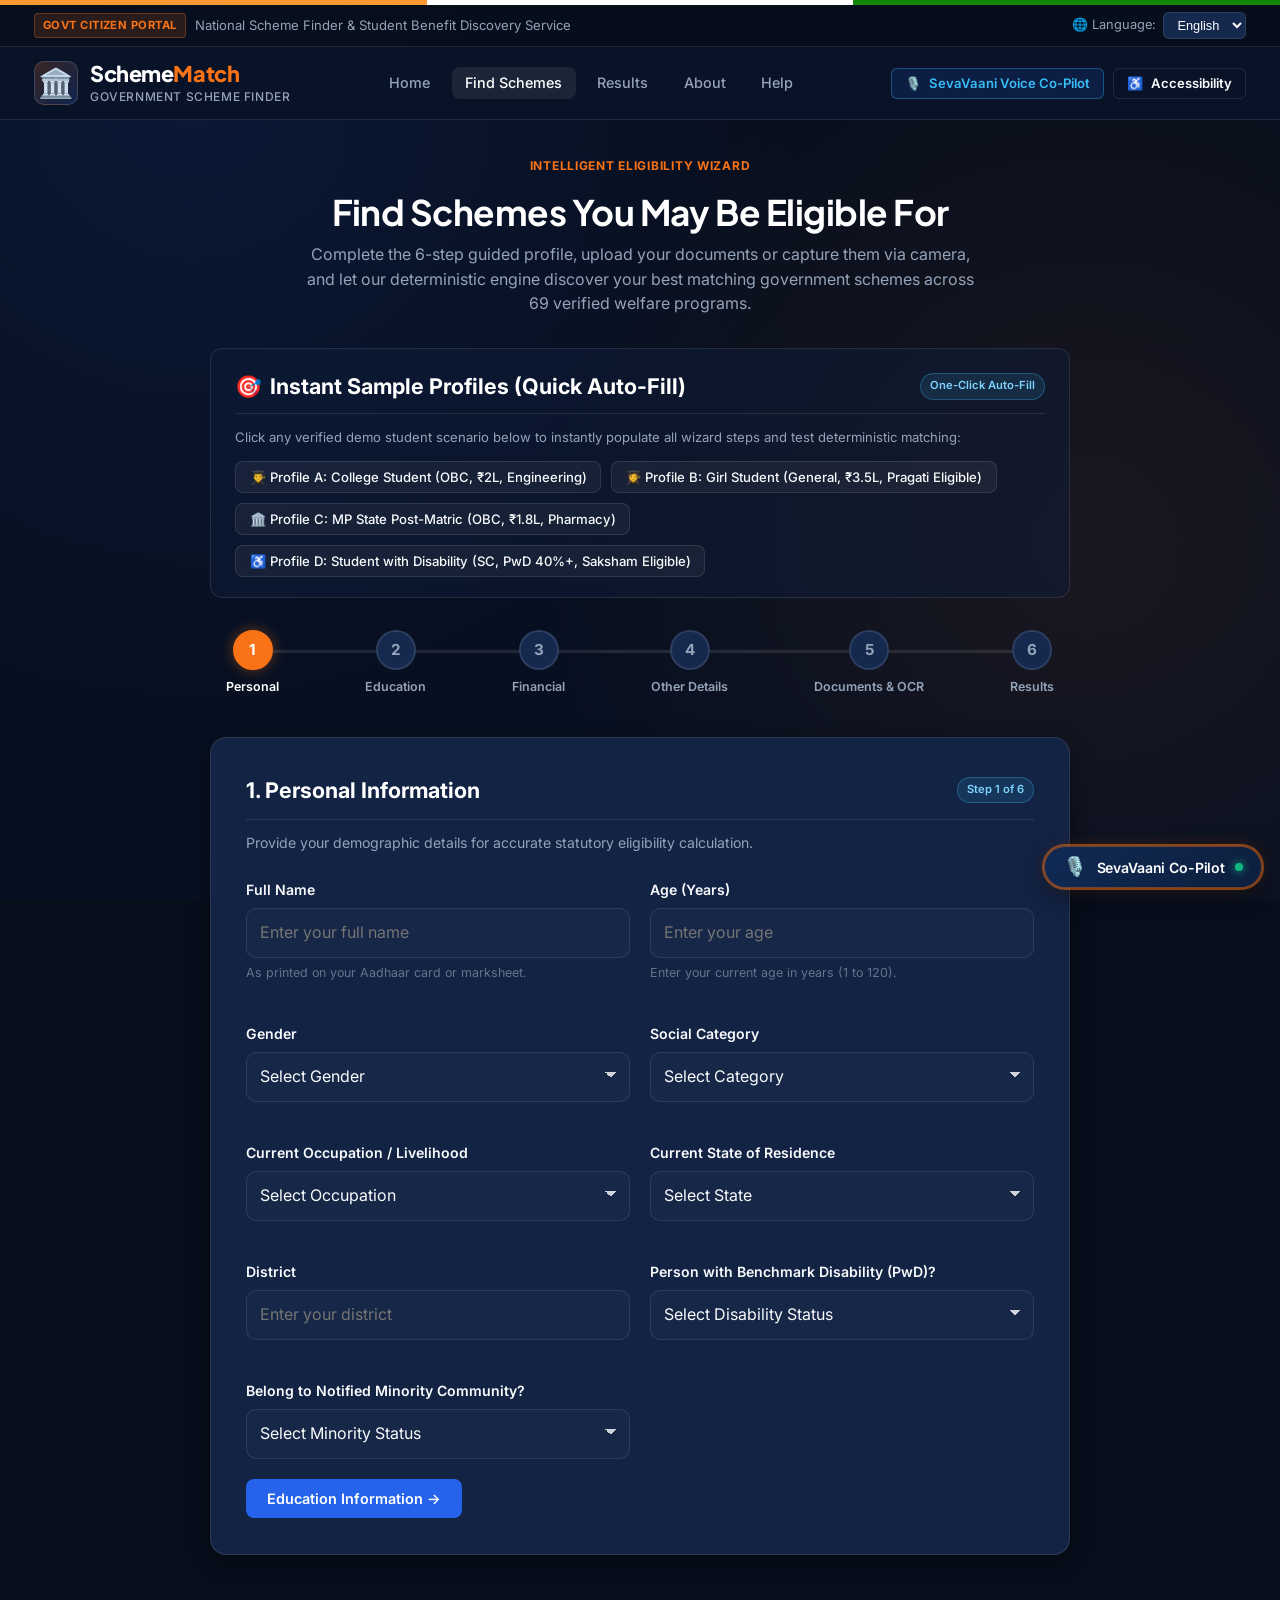
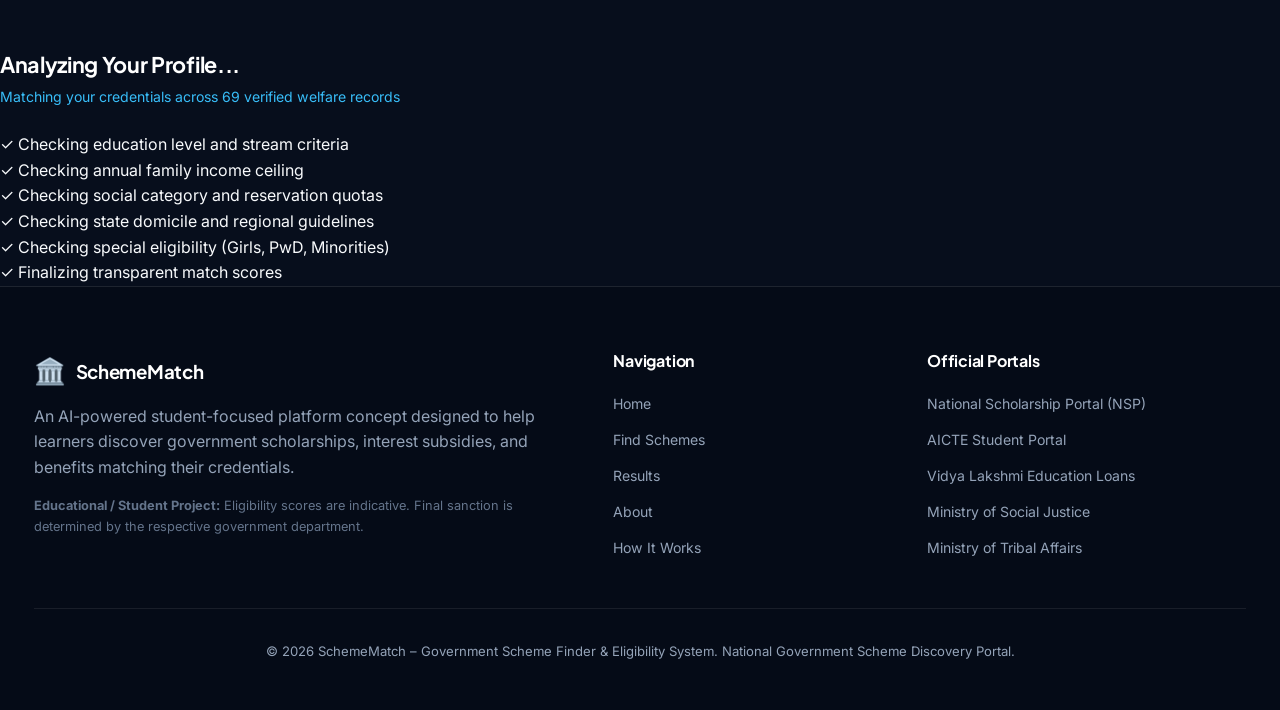
==== find-schemes.html @ 72a200fe "Initial website upload" ====
<!DOCTYPE html>
<html lang="en">
<head>
  <meta charset="UTF-8">
  <meta name="viewport" content="width=device-width, initial-scale=1.0">
  <meta name="description" content="Find Government Schemes & Scholarships – SchemeMatch. 6-step intelligent eligibility wizard with document OCR, camera capture, and rule-based matching.">
  <title>Find Matching Schemes – SchemeMatch</title>
    <link rel="preconnect" href="https://fonts.googleapis.com">
  <link rel="preconnect" href="https://fonts.gstatic.com" crossorigin>
  <link href="https://fonts.googleapis.com/css2?family=Inter:wght@400;500;600;700;800&family=Plus+Jakarta+Sans:wght@500;600;700;800&family=Noto+Sans+Devanagari:wght@400;500;600;700&display=swap" rel="stylesheet">
  <link rel="stylesheet" href="style.css">
</head>
<body>

  <!-- Top Tricolor Accent Line -->
  <div class="top-strip"></div>

  <!-- Top Bar -->
  <div class="top-bar">
    <div class="container top-bar-content">
      <div class="top-bar-notice">
        <span class="tag" data-i18n="tag_portal">GOVT CITIZEN PORTAL</span>
        <span data-i18n="top_bar_initiative">National Scheme Finder & Student Benefit Discovery Service</span>
      </div>
      <div class="top-bar-right">
        <div class="lang-selector-wrap">
          <label for="site-lang-select" class="lang-label">🌐 <span data-i18n="lang_label">Language:</span></label>
          <select id="site-lang-select" class="lang-dropdown" aria-label="Select Portal Language">
            <option value="en-IN">English</option>
            <option value="hi-IN">हिन्दी</option>
            <option value="mr-IN">मराठी</option>
            <option value="bn-IN">বাংলা</option>
            <option value="ta-IN">தமிழ்</option>
            <option value="te-IN">తెలుగు</option>
          </select>
        </div>
      </div>
    </div>
  </div>

  <!-- Accessibility Toolbar Drawer (Collapsible) -->
  <div id="accessibility-bar" class="accessibility-bar">
    <div class="container accessibility-bar-content">
      <div class="access-tools-title">
        <span>♿</span>
        <strong data-i18n="access_title">Accessibility Tools:</strong>
        <span class="access-desc" data-i18n="access_desc">Adjust text size, contrast, and voice assistance for effortless reading</span>
      </div>
      <div class="access-buttons-row">
        <button type="button" id="font-decrease-btn" class="btn btn-outline btn-sm" title="Decrease font size">A-</button>
        <button type="button" id="font-reset-btn" class="btn btn-outline btn-sm" title="Reset font size">A Default</button>
        <button type="button" id="font-increase-btn" class="btn btn-outline btn-sm" title="Increase font size">A+</button>
        <button type="button" id="high-contrast-btn" class="btn btn-outline btn-sm" title="Toggle High Contrast">🌓 High Contrast</button>
        <button type="button" id="read-page-global-btn" class="btn btn-cyan btn-sm" title="Read page aloud">🔊 Read Page</button>
      </div>
    </div>
  </div>

  <!-- Modern Sticky Navigation Bar -->
  <header class="site-header">
    <div class="container nav-container">
      <a href="index.html" class="brand-link">
        <div class="brand-emblem">🏛️</div>
        <div class="brand-text">
          <h1 class="brand-title">Scheme<span>Match</span></h1>
          <p class="brand-subtitle" data-i18n="brand_subtitle">Government Scheme Finder</p>
        </div>
      </a>

      <nav aria-label="Main Navigation">
        <ul class="nav-links">
          <li><a href="index.html" class="nav-link" data-i18n="nav_home">Home</a></li>
          <li><a href="find-schemes.html" class="nav-link active" data-i18n="nav_find">Find Schemes</a></li>
          <li><a href="results.html" class="nav-link" data-i18n="nav_results">Results</a></li>
          <li><a href="index.html#about" class="nav-link" data-i18n="nav_about">About</a></li>
          <li><a href="index.html#how-it-works" class="nav-link" data-i18n="nav_help">Help</a></li>
        </ul>
      </nav>

      <div class="nav-actions">
        <button type="button" id="voice-assistant-trigger" class="btn btn-voice btn-sm" title="Open Voice Assistant">
          🎙️ <span class="nav-btn-text">SevaVaani Voice Co-Pilot</span>
        </button>
        <button type="button" id="accessibility-toggle-btn" class="btn btn-outline btn-sm" title="Toggle Accessibility Tools">
          ♿ <span class="nav-btn-text" data-i18n="btn_accessibility">Accessibility</span>
        </button>
        <button type="button" class="nav-hamburger" id="nav-hamburger-btn" aria-label="Toggle navigation menu" aria-expanded="false">
          ☰
        </button>
      </div>
    </div>
  </header>

  <!-- Main Multi-Step Wizard Layout -->
  <main class="container" style="padding-top: 2rem; padding-bottom: 4rem;">

    <!-- Wizard Header Banner -->
    <div style="margin-bottom: 2rem; text-align: center;">
      <span class="section-tag">Intelligent Eligibility Wizard</span>
      <h2 style="font-size: 2.2rem; color: #ffffff; margin: 0.4rem 0 0.5rem;">Find Schemes You May Be Eligible For</h2>
      <p style="color: var(--text-muted); max-width: 680px; margin: 0 auto; font-size: 1rem; line-height: 1.55;">
        Complete the 6-step guided profile, upload your documents or capture them via camera, and let our deterministic engine discover your best matching government schemes across <span class="dynamic-schemes-count">69</span> verified welfare programs.
      </p>
    </div>

    <!-- Presentation Mode / Demo Profiles Panel -->
    <div class="demo-profile-panel" style="margin-bottom: 2rem;">
      <div class="panel-title" style="display: flex; justify-content: space-between; align-items: center; border-bottom: 1px solid var(--border-subtle); padding-bottom: 0.6rem; margin-bottom: 0.8rem;">
        <span style="font-weight: 700; color: #ffffff; display: flex; align-items: center; gap: 0.5rem;">
          <span>🎯</span> Instant Sample Profiles (Quick Auto-Fill)
        </span>
        <span class="badge badge-cyan">One-Click Auto-Fill</span>
      </div>
      <p style="font-size: 0.82rem; color: var(--text-muted); margin-bottom: 0.8rem;">
        Click any verified demo student scenario below to instantly populate all wizard steps and test deterministic matching:
      </p>
      <div id="demo-profile-list" class="demo-profile-list" style="display: flex; gap: 0.6rem; flex-wrap: wrap;">
        <button type="button" class="demo-profile-btn" data-demo="profile-a">
          👨‍🎓 Profile A: College Student (OBC, ₹2L, Engineering)
        </button>
        <button type="button" class="demo-profile-btn" data-demo="profile-b">
          👩‍🎓 Profile B: Girl Student (General, ₹3.5L, Pragati Eligible)
        </button>
        <button type="button" class="demo-profile-btn" data-demo="profile-c">
          🏛️ Profile C: MP State Post-Matric (OBC, ₹1.8L, Pharmacy)
        </button>
        <button type="button" class="demo-profile-btn" data-demo="profile-d">
          ♿ Profile D: Student with Disability (SC, PwD 40%+, Saksham Eligible)
        </button>
      </div>
    </div>

    <!-- 6-Step Horizontal Progress Stepper -->
    <div class="stepper-container" aria-label="Progress Stepper">
      <div class="stepper-track"></div>
      <div class="stepper-item step-nav-item active" data-step="1">
        <div class="stepper-circle">1</div>
        <div class="stepper-label">Personal</div>
      </div>
      <div class="stepper-item step-nav-item" data-step="2">
        <div class="stepper-circle">2</div>
        <div class="stepper-label">Education</div>
      </div>
      <div class="stepper-item step-nav-item" data-step="3">
        <div class="stepper-circle">3</div>
        <div class="stepper-label">Financial</div>
      </div>
      <div class="stepper-item step-nav-item" data-step="4">
        <div class="stepper-circle">4</div>
        <div class="stepper-label">Other Details</div>
      </div>
      <div class="stepper-item step-nav-item" data-step="5">
        <div class="stepper-circle">5</div>
        <div class="stepper-label">Documents & OCR</div>
      </div>
      <div class="stepper-item step-nav-item" data-step="6">
        <div class="stepper-circle">6</div>
        <div class="stepper-label">Results</div>
      </div>
    </div>

    <!-- Main Wizard Form -->
    <form id="citizen-form" novalidate>

      <!-- ========================================== -->
      <!-- STEP 1: PERSONAL INFORMATION -->
      <!-- ========================================== -->
      <div id="step-personal" class="form-panel-card wizard-step-panel">
        <div class="panel-title">
          <span>1. Personal Information</span>
          <span class="badge badge-cyan">Step 1 of 6</span>
        </div>
        <p style="color: var(--text-muted); font-size: 0.88rem; margin-bottom: 1.5rem;">
          Provide your demographic details for accurate statutory eligibility calculation.
        </p>

        <div class="form-grid-2">
          <div class="form-group">
            <label for="name" class="form-label">Full Name</label>
            <input type="text" id="name" class="form-control" placeholder="Enter your full name" value="">
            <small class="form-helper-text">As printed on your Aadhaar card or marksheet.</small>
          </div>

          <div class="form-group">
            <label for="age" class="form-label">Age (Years)</label>
            <input type="number" id="age" class="form-control" placeholder="Enter your age" min="1" max="120" value="">
            <small class="form-helper-text">Enter your current age in years (1 to 120).</small>
          </div>

          <div class="form-group">
            <label for="gender" class="form-label">Gender</label>
            <select id="gender" class="form-control">
              <option value="" selected>Select Gender</option>
              <option value="Male">Male</option>
              <option value="Female">Female (Eligible for Pragati & Girl-specific schemes)</option>
              <option value="Other">Other / Transgender</option>
            </select>
          </div>

          <div class="form-group">
            <label for="social-category" class="form-label">Social Category</label>
            <select id="social-category" class="form-control">
              <option value="" selected>Select Category</option>
              <option value="General">General / Open</option>
              <option value="OBC">OBC (Other Backward Classes)</option>
              <option value="SC">SC (Scheduled Caste)</option>
              <option value="ST">ST (Scheduled Tribe)</option>
              <option value="EWS">EWS (Economically Weaker Section)</option>
              <option value="DNT">DNT / VJNT (De-Notified Nomadic Tribes)</option>
            </select>
          </div>

          <div class="form-group">
          <label for="occupation" class="form-label">Current Occupation / Livelihood</label>
          <select id="occupation" class="form-control" name="occupation">
            <option value="" selected>Select Occupation</option>
            <option value="Farmer">🌾 Farmer / Agricultural Worker</option>
            <option value="Dairy Farmer">🐄 Dairy Farmer / Fisherman</option>
            <option value="Artisan">🔨 Artisan / Traditional Craftsman (Carpenter, Potter, Weaver...)</option>
            <option value="Business Owner">💼 Business Owner / MSME Entrepreneur</option>
            <option value="Self-Employed">🛒 Self-Employed / Street Vendor / Hawker</option>
            <option value="Worker">🏗️ Unorganized / Daily Wage Worker / Labourer</option>
            <option value="Driver">🚗 Driver (Taxi / Auto / Truck)</option>
            <option value="Salaried Employee">👔 Salaried Employee (Private Sector)</option>
            <option value="Government Employee">🏛️ Government Employee</option>
            <option value="Woman">👩 Homemaker / SHG Member / Rural Woman</option>
            <option value="Senior Citizen">👴 Senior Citizen (60 years and above)</option>
            <option value="Retired Person">📋 Retired (Pensioner)</option>
            <option value="Student">🎓 Student (School / College / University)</option>
            <option value="Unemployed">🔍 Unemployed / Job Seeker</option>
            <option value="Other">📝 Other</option>
          </select>
        </div>

        <div class="form-group">
            <label for="state" class="form-label">Current State of Residence</label>
            <select id="state" class="form-control">
              <option value="" selected>Select State</option>
              <option value="All India">All India (Central Eligibility)</option>
              <option value="Madhya Pradesh">Madhya Pradesh</option>
              <option value="Maharashtra">Maharashtra</option>
              <option value="Delhi">Delhi</option>
              <option value="Rajasthan">Rajasthan</option>
              <option value="Uttar Pradesh">Uttar Pradesh</option>
              <option value="Andhra Pradesh">Andhra Pradesh</option>
              <option value="Telangana">Telangana</option>
              <option value="Assam">Assam</option>
              <option value="Bihar">Bihar</option>
              <option value="Gujarat">Gujarat</option>
              <option value="Karnataka">Karnataka</option>
              <option value="Kerala">Kerala</option>
              <option value="Punjab">Punjab</option>
              <option value="Tamil Nadu">Tamil Nadu</option>
              <option value="West Bengal">West Bengal</option>
              <option value="Jammu and Kashmir">Jammu and Kashmir</option>
              <option value="Ladakh">Ladakh</option>
            </select>
          </div>

          <div class="form-group">
            <label for="district" class="form-label">District</label>
            <input type="text" id="district" class="form-control" placeholder="Enter your district" value="">
          </div>

          <div class="form-group">
            <label for="disability-status" class="form-label">Person with Benchmark Disability (PwD)?</label>
            <select id="disability-status" class="form-control">
              <option value="" selected>Select Disability Status</option>
              <option value="No">No</option>
              <option value="Yes">Yes (Eligible for Saksham & DEPwD scholarships)</option>
            </select>
          </div>

          <div class="form-group" id="disability-pct-group" style="display: none;">
            <label for="disability-pct" class="form-label">Disability Percentage</label>
            <select id="disability-pct" class="form-control">
              <option value="" selected>Select Disability Percentage</option>
              <option value="40% or more (Benchmark Disability)">40% or more (Benchmark Disability - Meets statutory criteria)</option>
              <option value="Less than 40%">Less than 40%</option>
            </select>
          </div>

          <div class="form-group">
            <label for="minority-status" class="form-label">Belong to Notified Minority Community?</label>
            <select id="minority-status" class="form-control">
              <option value="" selected>Select Minority Status</option>
              <option value="No">No</option>
              <option value="Yes">Yes (Eligible for Ministry of Minority Affairs schemes)</option>
            </select>
          </div>

          <div class="form-group" id="minority-comm-group" style="display: none;">
            <label for="minority-community" class="form-label">Minority Community</label>
            <select id="minority-community" class="form-control">
              <option value="" selected>Select Minority Community</option>
              <option value="Muslim">Muslim</option>
              <option value="Christian">Christian</option>
              <option value="Sikh">Sikh</option>
              <option value="Buddhist">Buddhist</option>
              <option value="Jain">Jain</option>
              <option value="Parsi">Parsi</option>
            </select>
          </div>
        </div>

        <div class="wizard-buttons-row">
          <div></div>
          <button type="button" id="btn-personal-next" class="btn btn-cyan btn-md btn-next-step">
            Education Information →
          </button>
        </div>
      </div>

      <!-- ========================================== -->
      <!-- STEP 2: EDUCATION INFORMATION -->
      <!-- ========================================== -->
      <div id="step-education" class="form-panel-card wizard-step-panel" style="display: none;">
        <div class="panel-title">
          <span>2. Education Information</span>
          <span class="badge badge-cyan">Step 2 of 6</span>
        </div>
        <p style="color: var(--text-muted); font-size: 0.88rem; margin-bottom: 1.5rem;">
          Enter your ongoing academic stream, university details, and scores for scholarship matching.
        </p>

        <div class="form-grid-2">
          <div class="form-group full-width" style="grid-column: 1 / -1;">
            <label for="education-level" class="form-label">Current Education Level</label>
            <select id="education-level" class="form-control">
              <option value="" selected>Select Education Level</option>
              <option value="School / 10th">School (Class 9 - 10)</option>
              <option value="12th / Intermediate">Higher Secondary (Class 11 - 12)</option>
              <option value="Undergraduate / Diploma">Undergraduate / Diploma / Polytechnic</option>
              <option value="Postgraduate">Postgraduate (Masters / PG Diploma)</option>
              <option value="PhD / Research">PhD / Research Fellowship</option>
            </select>
          </div>

          <!-- Conditional Higher Education Fields (Hidden for School/None, visible empty for College/Degree) -->
          <div id="course-group" class="form-group higher-edu-field" style="display: none;">
            <label for="course" class="form-label">Course / Program Stream</label>
            <select id="course" class="form-control">
              <option value="" selected>Select Course / Program Stream</option>
              <option value="Engineering / Technology">Engineering & Technology (B.Tech / B.E. / Diploma)</option>
              <option value="IT / Computer Applications">IT & Computer Applications (BCA / MCA / B.Sc IT)</option>
              <option value="Medical / Pharmacy / Nursing">Medical, Dental, Pharmacy & Nursing (MBBS / BDS / B.Pharm)</option>
              <option value="Science">Pure / Applied Sciences (B.Sc / M.Sc)</option>
              <option value="Commerce / Management">Commerce & Management (B.Com / BBA / MBA)</option>
              <option value="Arts / Humanities">Arts & Humanities (B.A. / M.A. / Social Work)</option>
              <option value="Law">Law (LLB / BA-LLB / LLM)</option>
              <option value="Vocational / ITI">Vocational, ITI & Polytechnic</option>
            </select>
          </div>

          <div id="branch-group" class="form-group higher-edu-field" style="display: none;">
            <label for="branch" class="form-label">Specialization / Branch</label>
            <input type="text" id="branch" class="form-control" placeholder="Enter branch or specialization" value="">
          </div>

          <div id="year-semester-group" class="form-group higher-edu-field" style="display: none;">
            <label for="year-semester" class="form-label">Year of Study / Semester</label>
            <select id="year-semester" class="form-control">
              <option value="" selected>Select Year of Study / Semester</option>
              <option value="1st Year">1st Year (Fresh Admission)</option>
              <option value="2nd Year">2nd Year (Lateral Entry / Renewal)</option>
              <option value="3rd Year">3rd Year</option>
              <option value="4th Year">4th Year</option>
              <option value="Final Year">Final Year</option>
            </select>
          </div>

          <div id="college-type-group" class="form-group higher-edu-field" style="display: none;">
            <label for="college-type" class="form-label">College / Institution Type</label>
            <select id="college-type" class="form-control">
              <option value="" selected>Select College / Institution Type</option>
              <option value="Government">Government College / University</option>
              <option value="Govt-Aided">Government-Aided College</option>
              <option value="Private">Private / Self-Financed Institution (AICTE/UGC Approved)</option>
              <option value="Autonomous">Autonomous / Institute of National Importance (IIT/NIT/Central)</option>
            </select>
          </div>

          <div id="college-state-group" class="form-group higher-edu-field" style="display: none;">
            <label for="college-state" class="form-label">College State</label>
            <select id="college-state" class="form-control">
              <option value="" selected>Select College State</option>
              <option value="Madhya Pradesh">Madhya Pradesh</option>
              <option value="Maharashtra">Maharashtra</option>
              <option value="Delhi">Delhi</option>
              <option value="Rajasthan">Rajasthan</option>
              <option value="Uttar Pradesh">Uttar Pradesh</option>
              <option value="All India">Other State / Outside State</option>
            </select>
          </div>

          <div class="form-group">
            <label for="academic-marks" class="form-label">Current Academic Marks / CGPA Percentage</label>
            <input type="number" id="academic-marks" class="form-control" placeholder="Enter percentage" min="0" max="100" value="">
            <small class="form-helper-text">Overall percentage in current course or latest semester exam.</small>
          </div>

          <div class="form-group">
            <label for="prev-marks" class="form-label">Previous Qualification Marks (Class 10th / 12th %)</label>
            <input type="number" id="prev-marks" class="form-control" placeholder="Enter percentage" min="0" max="100" value="">
            <small class="form-helper-text">Central Sector schemes require above 80th percentile in Class 12.</small>
          </div>
        </div>

        <div class="wizard-buttons-row">
          <button type="button" class="btn btn-outline btn-md btn-prev-step">
            ← Personal Details
          </button>
          <button type="button" class="btn btn-cyan btn-md btn-next-step">
            Financial Information →
          </button>
        </div>
      </div>

      <!-- ========================================== -->
      <!-- STEP 3: FINANCIAL INFORMATION -->
      <!-- ========================================== -->
      <div id="step-financial" class="form-panel-card wizard-step-panel" style="display: none;">
        <div class="panel-title">
          <span>3. Financial Information</span>
          <span class="badge badge-cyan">Step 3 of 6</span>
        </div>
        <p style="color: var(--text-muted); font-size: 0.88rem; margin-bottom: 1.5rem;">
          Income information determines income-ceiling eligibility for means-based scholarships and interest subsidies.
        </p>

        <div class="form-grid-2">
          <div class="form-group">
            <label for="income" class="form-label">Annual Family Income (₹ INR)</label>
            <input type="number" id="income" class="form-control" placeholder="Enter annual family income" min="0" max="10000000" step="5000" value="">
            <small class="form-helper-text">Total combined gross annual income of parents/guardians from all sources.</small>
          </div>

          <div class="form-group">
            <label for="income-cert-status" class="form-label">Competent Income Certificate Available?</label>
            <select id="income-cert-status" class="form-control">
              <option value="" selected>Select Certificate Status</option>
              <option value="Yes">Yes (Issued by Tehsildar / Revenue Officer / SDO)</option>
              <option value="In-Process">In-Process / Applied at e-District Portal</option>
              <option value="No">No / Not yet applied</option>
            </select>
          </div>

          <!-- Student Specific Financial & Parent Information (Visible only for Students) -->
          <div id="student-financial-group" class="form-group full-width" style="grid-column: 1 / -1; margin-top: 0.5rem;">
            <div class="form-grid-2">
              <div class="form-group">
                <label for="scholarship-received" class="form-label">Currently Receiving Another Government Scholarship?</label>
                <select id="scholarship-received" class="form-control">
                  <option value="" selected>Select Status</option>
                  <option value="No">No (Eligible for fresh central/state scholarship)</option>
                  <option value="Yes - Central">Yes - Receiving Central Govt Scholarship</option>
                  <option value="Yes - State">Yes - Receiving State Govt Scholarship</option>
                </select>
              </div>

              <div class="form-group">
                <label for="fee-reimbursement" class="form-label">Receiving Tuition Fee Reimbursement?</label>
                <select id="fee-reimbursement" class="form-control">
                  <option value="" selected>Select Fee Reimbursement Status</option>
                  <option value="No">No</option>
                  <option value="Yes">Yes (Full / Partial)</option>
                </select>
              </div>

              <div class="form-group full-width" style="grid-column: 1 / -1;">
                <label for="education-loan" class="form-label">Education Loan Status</label>
                <select id="education-loan" class="form-control">
                  <option value="" selected>Select Education Loan Status</option>
                  <option value="No">No education loan taken</option>
                  <option value="Planning to take">Planning to apply for educational loan (CSIS / CGFSEL eligible)</option>
                  <option value="Active loan from scheduled bank">Active education loan sanctioned by scheduled bank (Eligible for 100% interest subsidy)</option>
                </select>
              </div>
            </div>

            <!-- Parents Information Container (Only for Student Occupation) -->
            <div id="parents-info-container" style="margin-top: 1.25rem; padding: 1.25rem; background: rgba(255, 255, 255, 0.02); border: 1px dashed rgba(56, 189, 248, 0.3); border-radius: 10px;">
              <h4 style="color: #38bdf8; margin-top: 0; margin-bottom: 1rem; font-size: 0.95rem; font-weight: 700; display: flex; align-items: center; gap: 0.5rem;">
                <span>👨‍👩‍👧</span> Parent / Guardian Information (Student Applicants Only)
              </h4>
              <div class="form-grid-2">
                <div class="form-group">
                  <label for="parent-occupation" class="form-label">Parent / Guardian Occupation</label>
                  <select id="parent-occupation" class="form-control">
                    <option value="" selected>Select Parent / Guardian Occupation</option>
                    <option value="Farmer">Farmer / Cultivator</option>
                    <option value="Laborer / Daily Wage">Laborer / Daily Wage / Unorganized Sector</option>
                    <option value="Artisan / Craftsperson">Traditional Artisan / Craftsperson</option>
                    <option value="Small Business / Vendor">Small Business / Trader / Vendor</option>
                    <option value="Private Sector">Private Sector Employee</option>
                    <option value="Govt Employee">Government / Public Sector Employee</option>
                    <option value="Armed Forces / Police">Armed Forces / Police / Paramilitary</option>
                  </select>
                </div>

                <div class="form-group">
                  <label for="govt-employee" class="form-label">Either Parent Class-I / Gazetted Govt Employee?</label>
                  <select id="govt-employee" class="form-control">
                    <option value="" selected>Select Status</option>
                    <option value="No">No (Eligible for income-tested welfare schemes)</option>
                    <option value="Yes">Yes (Gazetted / Income-tax assessee)</option>
                  </select>
                </div>

                <div class="form-group full-width" style="grid-column: 1 / -1;">
                  <label for="defence-relation" class="form-label">Relation with Central Armed Police Forces (CAPF) or RPF</label>
                  <select id="defence-relation" class="form-control">
                    <option value="" selected>Select Defence / CAPF Relation</option>
                    <option value="None">None</option>
                    <option value="Ward of CAPF / Assam Rifles">Dependent Ward of CAPF / Assam Rifles Personnel (PMSS WARB)</option>
                    <option value="Ward of RPF / RPSF">Dependent Ward of RPF / RPSF Personnel (PMSS Railways)</option>
                    <option value="Ward of Martyr">Ward of Personnel Martyred in Action / Gallantry Awardee</option>
                  </select>
                </div>
              </div>
            </div>
          </div>
        </div>

        <div class="wizard-buttons-row">
          <button type="button" id="btn-financial-prev" class="btn btn-outline btn-md btn-prev-step">
            ← Education Information
          </button>
          <button type="button" class="btn btn-cyan btn-md btn-next-step">
            Other Qualifications →
          </button>
        </div>
      </div>

      <!-- ========================================== -->
      <!-- STEP 4: OTHER USEFUL INFORMATION -->
      <!-- ========================================== -->
      <div id="step-other" class="form-panel-card wizard-step-panel" style="display: none;">
        <div class="panel-title">
          <span>4. Special Category & Background Criteria</span>
          <span class="badge badge-cyan">Step 4 of 6</span>
        </div>
        <p style="color: var(--text-muted); font-size: 0.88rem; margin-bottom: 1.5rem;">
          Special criteria unlock targeted quotas such as CAPF wards, Northeast residents, orphans, and single girl child schemes.
        </p>

        <div class="form-grid-2">
          <div class="form-group">
            <label for="domicile-state" class="form-label">State of Permanent Domicile</label>
            <select id="domicile-state" class="form-control">
              <option value="" selected>Select State of Permanent Domicile</option>
              <option value="Madhya Pradesh">Madhya Pradesh (MPTAAS Eligible)</option>
              <option value="Maharashtra">Maharashtra (MahaDBT Eligible)</option>
              <option value="Delhi">Delhi (e-District Eligible)</option>
              <option value="Rajasthan">Rajasthan (SJE Eligible)</option>
              <option value="Uttar Pradesh">Uttar Pradesh (UP Scholarship Eligible)</option>
              <option value="Andhra Pradesh">Andhra Pradesh (JVD Eligible)</option>
              <option value="Telangana">Telangana</option>
              <option value="Jammu and Kashmir">Jammu and Kashmir (PMSSS Eligible)</option>
              <option value="Ladakh">Ladakh (PMSSS Eligible)</option>
              <option value="Assam">Assam / North Eastern State (Ishan Uday Eligible)</option>
              <option value="All India">Other State / General</option>
            </select>
          </div>

          <div class="form-group">
            <label for="special-category" class="form-label">Special Category / Quota</label>
            <select id="special-category" class="form-control">
              <option value="" selected>Select Special Category</option>
              <option value="None">None / General Category</option>
              <option value="Single Girl Child">Single Girl Child (AICTE Pragati / UGC)</option>
              <option value="Orphan">Orphan Student (AICTE Swanath Eligible)</option>
              <option value="Ward of Armed Forces / CAPF / Police">Ward of Armed Forces / CAPF / RPF Personnel (PMSS Eligible)</option>
              <option value="Child of Beedi / Cine / Mine Worker">Child of Beedi / Cine / Mine Worker (Labour Welfare Eligible)</option>
              <option value="J&K / Ladakh Resident">Permanent Resident of J&K / Ladakh (PMSSS)</option>
              <option value="North-Eastern States Resident">North-Eastern State Domicile (Ishan Uday)</option>
            </select>
          </div>
        </div>

        <div class="wizard-buttons-row">
          <button type="button" class="btn btn-outline btn-md btn-prev-step">
            ← Financial Information
          </button>
          <button type="button" class="btn btn-cyan btn-md btn-next-step">
            Documents & Camera OCR →
          </button>
        </div>
      </div>

      <!-- ========================================== -->
      <!-- STEP 5: DOCUMENT UPLOAD & VERIFICATION -->
      <!-- ========================================== -->
      <div id="step-documents" class="form-panel-card wizard-step-panel" style="display: none;">
        <div class="panel-title">
          <span>5. Document Upload &amp; Verification</span>
          <span class="badge badge-cyan">Step 5 of 6</span>
        </div>

        <!-- Prominent Document Upload Header Banner -->
        <div class="doc-upload-header-banner">
          <div class="doc-upload-icon-circle">📁</div>
          <div class="doc-upload-header-text">
            <h3 class="doc-upload-main-title">Upload Verification Documents</h3>
            <p class="doc-upload-main-desc">
              Attach your identity, income, and category documents to verify eligibility and automatically calculate your <strong>Paperwork Readiness</strong> score.
            </p>
            <div class="doc-upload-badges">
              <span class="doc-badge">📄 Formats: PDF, JPG, PNG</span>
              <span class="doc-badge">⚡ Max 5 MB each</span>
              <span class="doc-badge doc-badge-green">🔒 100% In-Browser Privacy</span>
            </div>
          </div>
        </div>

        <!-- Modern Paperwork Readiness Card -->
        <div class="readiness-meter-card">
          <div class="readiness-meter-header">
            <div class="readiness-title-group">
              <span class="readiness-icon">📊</span>
              <div>
                <span class="readiness-title">Document Paperwork Readiness</span>
                <span class="readiness-count" id="readiness-count-display">0 Documents Attached</span>
              </div>
            </div>
            <div class="readiness-score-badge" id="readiness-pct-display">0%</div>
          </div>
          <div class="progress-track-wrapper">
            <div class="progress-track">
              <div id="readiness-progress-fill" class="progress-fill" style="width: 0%;"></div>
            </div>
          </div>
          <p class="readiness-subtext">
            ℹ️ <em>Attaching valid documents verifies your credentials and accelerates application sanction.</em>
          </p>
        </div>

        <!-- Clean Camera Scanner Toggle (Compact & Non-Intrusive) -->
        <div class="camera-toggle-banner">
          <div class="camera-banner-info">
            <span class="cam-icon">📷</span>
            <div>
              <strong>Don't have scanned files handy?</strong>
              <p>Take a quick photo of your physical certificate using your device camera.</p>
            </div>
          </div>
          <div class="camera-actions-btns">
            <button type="button" id="btn-start-camera" class="btn btn-voice btn-sm">
              📷 Open Camera Scanner
            </button>
            <button type="button" id="btn-capture-photo" class="btn btn-cyan btn-sm" style="display: none;">
              ⚡ Capture Document
            </button>
            <button type="button" id="btn-stop-camera" class="btn btn-outline btn-sm" style="display: none;">
              ✕ Close Camera
            </button>
          </div>
        </div>

        <!-- Video Stream Container (Collapsible) -->
        <div id="camera-video-wrapper" class="camera-scanner-container" style="display: none;">
          <video id="camera-video" autoplay playsinline muted></video>
          <div class="camera-focus-reticle"></div>
          <canvas id="camera-canvas" style="display: none;"></canvas>
          <div style="margin-top: 0.75rem; text-align: center;">
            <img id="camera-capture-thumb" class="camera-thumb-preview" alt="Document snapshot preview" style="display: none;" />
          </div>
        </div>

        <!-- AI Extracted Information Card (Simulated Demonstration Mode) -->
        <div id="ai-ocr-extracted-card" class="ai-extracted-box" style="display: none;">
          <div class="ai-extracted-header">
            <div style="display: flex; align-items: center; gap: 0.6rem;">
              <span style="font-size: 1.4rem;">🤖</span>
              <div>
                <strong style="color: #00f0ff; font-size: 0.98rem;">AI/OCR Information Extraction (Simulation Mode)</strong>
                <p style="margin: 0.15rem 0 0; font-size: 0.78rem; color: #ffffff;">
                  Client-side simulated extraction for demonstration. Please verify and edit all extracted details before proceeding.
                </p>
              </div>
            </div>
            <span class="badge badge-warning" style="background: rgba(245, 158, 11, 0.2); color: #fbbf24; border: 1px solid rgba(245, 158, 11, 0.4);">
              Simulated Extraction
            </span>
          </div>

          <div class="extracted-fields-grid">
            <div class="extracted-field-item">
              <label>Name (Aadhaar / ID)</label>
              <div class="input-edit-row">
                <input type="text" id="ocr-extracted-name" class="form-control" placeholder="Extracted name" value="">
                <span class="edit-badge">Edit</span>
              </div>
            </div>

            <div class="extracted-field-item">
              <label>Social Category</label>
              <div class="input-edit-row">
                <input type="text" id="ocr-extracted-category" class="form-control" placeholder="Extracted category" value="">
                <span class="edit-badge">Edit</span>
              </div>
            </div>

            <div class="extracted-field-item">
              <label>Annual Family Income</label>
              <div class="input-edit-row">
                <input type="text" id="ocr-extracted-income" class="form-control" placeholder="Extracted income" value="">
                <span class="edit-badge">Edit</span>
              </div>
            </div>

            <div class="extracted-field-item">
              <label>Academic Marks / %</label>
              <div class="input-edit-row">
                <input type="text" id="ocr-extracted-marks" class="form-control" placeholder="Extracted marks %" value="">
                <span class="edit-badge">Edit</span>
              </div>
            </div>

            <div class="extracted-field-item">
              <label>Institution / University</label>
              <div class="input-edit-row">
                <input type="text" id="ocr-extracted-inst" class="form-control" placeholder="Enter institution name" value="">
                <span class="edit-badge">Edit</span>
              </div>
            </div>

            <div class="extracted-field-item">
              <label>Certificate / Roll Number</label>
              <div class="input-edit-row">
                <input type="text" id="ocr-extracted-cert" class="form-control" placeholder="Extracted certificate number" value="">
                <span class="edit-badge">Edit</span>
              </div>
            </div>
          </div>

          <div style="margin-top: 1rem; text-align: right;">
            <button type="button" id="btn-apply-ocr-data" class="btn btn-cyan btn-sm">
              ✓ Apply Extracted Data to Form
            </button>
          </div>
        </div>

        <!-- Section 1: Core / Identity & Financial Documents (Always Visible) -->
        <div class="doc-section-heading">
          <span>🗂️ Identity &amp; Financial Documents</span>
        </div>

        <div class="upload-grid">
          <!-- 1. Aadhaar Card -->
          <div class="upload-card" data-doc-key="aadhaar">
            <div class="upload-card-top">
              <div class="upload-icon-badge">🪪</div>
              <div class="upload-card-info">
                <h4 class="upload-card-title">Aadhaar Card</h4>
                <p class="upload-card-subtitle">Identity &amp; DBT Direct Benefit Transfer</p>
              </div>
            </div>
            <div class="upload-dropzone">
              <div class="upload-btn-wrap">
                <button type="button" class="upload-browse-btn">
                  <span>📁</span> Choose File
                </button>
                <input type="file" class="doc-file-input" data-doc-key="aadhaar" accept=".pdf,.jpg,.jpeg,.png">
              </div>
              <span class="upload-hint-text">or drag &amp; drop PDF / image</span>
            </div>
            <div class="file-status-row" style="display: none;">
              <span class="file-status-name"></span>
              <button type="button" class="btn-remove-file" data-doc-key="aadhaar">✕ Remove</button>
            </div>
          </div>

          <!-- 2. Income Certificate -->
          <div class="upload-card" data-doc-key="income_cert">
            <div class="upload-card-top">
              <div class="upload-icon-badge">💰</div>
              <div class="upload-card-info">
                <h4 class="upload-card-title">Income Certificate</h4>
                <p class="upload-card-subtitle">Tehsildar / SDO Revenue Proof</p>
              </div>
            </div>
            <div class="upload-dropzone">
              <div class="upload-btn-wrap">
                <button type="button" class="upload-browse-btn">
                  <span>📁</span> Choose File
                </button>
                <input type="file" class="doc-file-input" data-doc-key="income_cert" accept=".pdf,.jpg,.jpeg,.png">
              </div>
              <span class="upload-hint-text">or drag &amp; drop PDF / image</span>
            </div>
            <div class="file-status-row" style="display: none;">
              <span class="file-status-name"></span>
              <button type="button" class="btn-remove-file" data-doc-key="income_cert">✕ Remove</button>
            </div>
          </div>

          <!-- 3. Domicile Certificate -->
          <div class="upload-card" data-doc-key="domicile_cert">
            <div class="upload-card-top">
              <div class="upload-icon-badge">🏠</div>
              <div class="upload-card-info">
                <h4 class="upload-card-title">Domicile Certificate</h4>
                <p class="upload-card-subtitle">State Permanent Residence Proof</p>
              </div>
            </div>
            <div class="upload-dropzone">
              <div class="upload-btn-wrap">
                <button type="button" class="upload-browse-btn">
                  <span>📁</span> Choose File
                </button>
                <input type="file" class="doc-file-input" data-doc-key="domicile_cert" accept=".pdf,.jpg,.jpeg,.png">
              </div>
              <span class="upload-hint-text">or drag &amp; drop PDF / image</span>
            </div>
            <div class="file-status-row" style="display: none;">
              <span class="file-status-name"></span>
              <button type="button" class="btn-remove-file" data-doc-key="domicile_cert">✕ Remove</button>
            </div>
          </div>

          <!-- 4. Bank Passbook -->
          <div class="upload-card" data-doc-key="bank_account">
            <div class="upload-card-top">
              <div class="upload-icon-badge">🏦</div>
              <div class="upload-card-info">
                <h4 class="upload-card-title">Bank Passbook / Cheque</h4>
                <p class="upload-card-subtitle">Aadhaar-Seeded Active Bank Account</p>
              </div>
            </div>
            <div class="upload-dropzone">
              <div class="upload-btn-wrap">
                <button type="button" class="upload-browse-btn">
                  <span>📁</span> Choose File
                </button>
                <input type="file" class="doc-file-input" data-doc-key="bank_account" accept=".pdf,.jpg,.jpeg,.png">
              </div>
              <span class="upload-hint-text">or drag &amp; drop PDF / image</span>
            </div>
            <div class="file-status-row" style="display: none;">
              <span class="file-status-name"></span>
              <button type="button" class="btn-remove-file" data-doc-key="bank_account">✕ Remove</button>
            </div>
          </div>

          <!-- 5. Caste / Category Certificate -->
          <div class="upload-card" data-doc-key="caste_cert">
            <div class="upload-card-top">
              <div class="upload-icon-badge">📜</div>
              <div class="upload-card-info">
                <h4 class="upload-card-title">Caste / Category Proof</h4>
                <p class="upload-card-subtitle">SC / ST / OBC / EWS Digital Proof (If Applicable)</p>
              </div>
            </div>
            <div class="upload-dropzone">
              <div class="upload-btn-wrap">
                <button type="button" class="upload-browse-btn">
                  <span>📁</span> Choose File
                </button>
                <input type="file" class="doc-file-input" data-doc-key="caste_cert" accept=".pdf,.jpg,.jpeg,.png">
              </div>
              <span class="upload-hint-text">or drag &amp; drop PDF / image</span>
            </div>
            <div class="file-status-row" style="display: none;">
              <span class="file-status-name"></span>
              <button type="button" class="btn-remove-file" data-doc-key="caste_cert">✕ Remove</button>
            </div>
          </div>

          <!-- 6. Disability Certificate (UDID) -->
          <div class="upload-card" data-doc-key="disability_cert">
            <div class="upload-card-top">
              <div class="upload-icon-badge">♿</div>
              <div class="upload-card-info">
                <h4 class="upload-card-title">Disability Certificate (UDID)</h4>
                <p class="upload-card-subtitle">UDID Card / Medical Board Proof (For PwD Applicants)</p>
              </div>
            </div>
            <div class="upload-dropzone">
              <div class="upload-btn-wrap">
                <button type="button" class="upload-browse-btn">
                  <span>📁</span> Choose File
                </button>
                <input type="file" class="doc-file-input" data-doc-key="disability_cert" accept=".pdf,.jpg,.jpeg,.png">
              </div>
              <span class="upload-hint-text">or drag &amp; drop PDF / image</span>
            </div>
            <div class="file-status-row" style="display: none;">
              <span class="file-status-name"></span>
              <button type="button" class="btn-remove-file" data-doc-key="disability_cert">✕ Remove</button>
            </div>
          </div>
        </div>

        <!-- Section 2: Student Academic Documents (Visible only for Students) -->
        <div id="student-docs-container" class="student-doc-field" style="margin-top: 1.5rem;">
          <div class="doc-section-heading">
            <span>🎓 Academic Documents (Student Applicants)</span>
          </div>
          <div class="upload-grid">
            <!-- 7. Academic Marksheet -->
            <div class="upload-card" data-doc-key="marksheet">
              <div class="upload-card-top">
                <div class="upload-icon-badge">🎓</div>
                <div class="upload-card-info">
                  <h4 class="upload-card-title">Academic Marksheet</h4>
                  <p class="upload-card-subtitle">Class 10th / 12th / Previous Semester Marks</p>
                </div>
              </div>
              <div class="upload-dropzone">
                <div class="upload-btn-wrap">
                  <button type="button" class="upload-browse-btn">
                    <span>📁</span> Choose File
                  </button>
                  <input type="file" class="doc-file-input" data-doc-key="marksheet" accept=".pdf,.jpg,.jpeg,.png">
                </div>
                <span class="upload-hint-text">or drag &amp; drop PDF / image</span>
              </div>
              <div class="file-status-row" style="display: none;">
                <span class="file-status-name"></span>
                <button type="button" class="btn-remove-file" data-doc-key="marksheet">✕ Remove</button>
              </div>
            </div>

            <!-- 8. College Bonafide / Student ID -->
            <div class="upload-card" data-doc-key="student_id">
              <div class="upload-card-top">
                <div class="upload-icon-badge">🏛️</div>
                <div class="upload-card-info">
                  <h4 class="upload-card-title">College Bonafide / ID</h4>
                  <p class="upload-card-subtitle">Current Fee Receipt / College Bonafide ID</p>
                </div>
              </div>
              <div class="upload-dropzone">
                <div class="upload-btn-wrap">
                  <button type="button" class="upload-browse-btn">
                    <span>📁</span> Choose File
                  </button>
                  <input type="file" class="doc-file-input" data-doc-key="student_id" accept=".pdf,.jpg,.jpeg,.png">
                </div>
                <span class="upload-hint-text">or drag &amp; drop PDF / image</span>
              </div>
              <div class="file-status-row" style="display: none;">
                <span class="file-status-name"></span>
                <button type="button" class="btn-remove-file" data-doc-key="student_id">✕ Remove</button>
              </div>
            </div>
          </div>
        </div>

        <!-- Privacy & Security Notice -->
        <div class="doc-privacy-box" style="margin-top: 2rem;">
          <div class="privacy-icon">🛡️</div>
          <div class="privacy-text">
            <strong>100% Client-Side Privacy Guarantee:</strong>
            <p>
              Uploaded and camera-captured documents are processed exclusively inside your web browser. Confidential certificates and files are never sent to or stored on external servers.
            </p>
          </div>
        </div>

        <div class="wizard-buttons-row">
          <button type="button" class="btn btn-outline btn-md btn-prev-step">
            ← Background Details
          </button>
          <button type="button" class="btn btn-cyan btn-md btn-next-step">
            Review &amp; Calculate Matches →
          </button>
        </div>
      </div>

      <!-- ========================================== -->
      <!-- STEP 6: REVIEW & SUBMIT (PROFILE ANALYSIS) -->
      <!-- ========================================== -->
      <div id="step-submit" class="form-panel-card wizard-step-panel text-center" style="display: none; background: rgba(10, 22, 51, 0.9);">
        <div class="panel-title text-center" style="justify-content: center;">
          <span>6. Review Profile & Calculate Matches</span>
        </div>

        <p style="font-size: 1rem; max-width: 640px; margin: 0.5rem auto 1.75rem; color: var(--text-muted); line-height: 1.6;">
          Your profile will now be evaluated across <strong><span class="dynamic-schemes-count">69</span> verified Central and State government schemes</strong> using our deterministic, explainable scoring engine.
        </p>

        <div style="margin-bottom: 2rem; display: flex; justify-content: center;">
          <button type="submit" class="btn btn-cyan btn-lg" style="min-width: 320px; font-size: 1.1rem; padding: 1.1rem 2.2rem;">
            🔍 Calculate SchemeMatch Scores →
          </button>
        </div>

        <div class="wizard-buttons-row" style="justify-content: center;">
          <button type="button" class="btn btn-outline btn-sm btn-prev-step">
            ← Back to Documents
          </button>
        </div>
      </div>

    </form>
  </main>

  <!-- Animated Profile Analyzing Overlay -->
  <div id="matching-loader-overlay" class="matching-loader-overlay">
    <div class="loader-content-card">
      <div class="loader-spinner-circle"></div>
      <h3 style="color: #ffffff; margin-bottom: 0.5rem; font-size: 1.35rem;">Analyzing Your Profile...</h3>
      <p style="color: var(--cyan-bright); font-size: 0.88rem; margin-bottom: 1.5rem;">
        Matching your credentials across <span class="dynamic-schemes-count">69</span> verified welfare records
      </p>

      <ul class="loader-steps-list">
        <li class="loader-step-item">
          <span class="step-check">✓</span> Checking education level and stream criteria
        </li>
        <li class="loader-step-item">
          <span class="step-check">✓</span> Checking annual family income ceiling
        </li>
        <li class="loader-step-item">
          <span class="step-check">✓</span> Checking social category and reservation quotas
        </li>
        <li class="loader-step-item">
          <span class="step-check">✓</span> Checking state domicile and regional guidelines
        </li>
        <li class="loader-step-item">
          <span class="step-check">✓</span> Checking special eligibility (Girls, PwD, Minorities)
        </li>
        <li class="loader-step-item">
          <span class="step-check">✓</span> Finalizing transparent match scores
        </li>
      </ul>
    </div>
  </div>

  <!-- Site Footer -->
  <footer class="site-footer">
    <div class="container">
      <div class="footer-grid">
        <div class="footer-brand">
          <div style="display: flex; align-items: center; gap: 0.6rem; margin-bottom: 0.75rem;">
            <span style="font-size: 1.6rem;">🏛️</span>
            <h3 style="margin: 0; color: #ffffff;">SchemeMatch</h3>
          </div>
          <p>
            An AI-powered student-focused platform concept designed to help learners discover government scholarships, interest subsidies, and benefits matching their credentials.
          </p>
          <p style="font-size: 0.8rem; color: var(--text-light); margin-top: 1rem;">
            <strong>Educational / Student Project:</strong> Eligibility scores are indicative. Final sanction is determined by the respective government department.
          </p>
        </div>

        <div class="footer-col">
          <h4>Navigation</h4>
          <ul class="footer-links">
            <li><a href="index.html">Home</a></li>
            <li><a href="find-schemes.html">Find Schemes</a></li>
            <li><a href="results.html">Results</a></li>
            <li><a href="index.html#about">About</a></li>
            <li><a href="index.html#how-it-works">How It Works</a></li>
          </ul>
        </div>

        <div class="footer-col">
          <h4>Official Portals</h4>
          <ul class="footer-links">
            <li><a href="https://scholarships.gov.in" target="_blank" rel="noopener noreferrer">National Scholarship Portal (NSP)</a></li>
            <li><a href="https://www.aicte-india.org" target="_blank" rel="noopener noreferrer">AICTE Student Portal</a></li>
            <li><a href="https://www.vidyalakshmi.co.in" target="_blank" rel="noopener noreferrer">Vidya Lakshmi Education Loans</a></li>
            <li><a href="https://socialjustice.gov.in" target="_blank" rel="noopener noreferrer">Ministry of Social Justice</a></li>
            <li><a href="https://tribal.nic.in" target="_blank" rel="noopener noreferrer">Ministry of Tribal Affairs</a></li>
          </ul>
        </div>
      </div>

      <div class="footer-bottom">
        <p>&copy; 2026 SchemeMatch – Government Scheme Finder &amp; Eligibility System. National Government Scheme Discovery Portal.</p>
      </div>
    </div>
  </footer>

    <!-- ========================================================================= -->
  <!-- UNIVERSAL CONVERSATIONAL VOICE & CHAT CO-PILOT (SevaVaani) -->
  <!-- ========================================================================= -->
  <div id="sevavaani-widget" class="sevavaani-widget" aria-label="SevaVaani Voice &amp; Chat Assistant">
    
    <!-- Floating Launcher Trigger Button -->
    <button type="button" id="sevavaani-trigger" class="sevavaani-launcher" aria-label="Open SevaVaani Assistant" title="SevaVaani Voice Co-Pilot">
      <span class="launcher-pulse"></span>
      <span class="launcher-icon">🎙️</span>
      <span class="launcher-label">SevaVaani Co-Pilot</span>
      <span class="launcher-status-dot"></span>
    </button>

    <!-- Sliding Assistant Drawer -->
    <div id="sevavaani-drawer" class="sevavaani-drawer" aria-hidden="true">
      
      <!-- Drawer Header -->
      <div class="sevavaani-header">
        <div class="sevavaani-brand">
          <div class="brand-avatar">🏛️</div>
          <div>
            <h3 class="sevavaani-title">SevaVaani <span>Co-Pilot</span></h3>
            <p class="sevavaani-sub">National Scheme &amp; Form Guide</p>
          </div>
        </div>
        <div class="sevavaani-header-actions">
          <button type="button" id="sevavaani-lang-btn" class="btn-icon" title="Switch Language">🌐 <span id="sevavaani-lang-text">HI</span></button>
          <button type="button" id="sevavaani-sound-btn" class="btn-icon" title="Voice Mute/Unmute">🔊</button>
          <button type="button" id="sevavaani-close-btn" class="btn-icon close-btn" title="Close Assistant" aria-label="Close Assistant">✕</button>
        </div>
      </div>

      <!-- Live Audio Waveform & Status Banner -->
      <div id="sevavaani-wave-bar" class="sevavaani-wave-bar">
        <div class="wave-bars">
          <span></span><span></span><span></span><span></span><span></span><span></span><span></span><span></span>
        </div>
        <span id="sevavaani-live-status" class="live-status-text">Ready to help. Speak or type below.</span>
      </div>

      <!-- Scrollable Message Conversation Stream -->
      <div id="sevavaani-messages" class="sevavaani-messages">
        <!-- Messages injected dynamically by script.js -->
      </div>

      <!-- Quick Suggestion Chips -->
      <div id="sevavaani-chips" class="sevavaani-chips">
        <button type="button" class="chip-btn" data-query="Form kaise bhare?">📝 Form kaise bhare?</button>
        <button type="button" class="chip-btn" data-query="Pragati scheme ke documents kya hai?">📄 Pragati Scheme Documents</button>
        <button type="button" class="chip-btn" data-query="Scholarship ke liye kaha apply kare?">🔗 Kaha Apply Kare?</button>
        <button type="button" class="chip-btn" data-query="Engineering ke liye kaunsi schemes hai?">🎓 Engineering Schemes</button>
        <button type="button" class="chip-btn" data-query="Income criteria kya hai?">💰 Income Limit Rules</button>
      </div>

      <!-- Footer Input Controls (Mic + Text Input + Send) -->
      <div class="sevavaani-input-row">
        <button type="button" id="sevavaani-mic-btn" class="sevavaani-mic-btn" title="Click to speak in Hindi or English">
          <span class="mic-inner-icon">🎙️</span>
        </button>
        <input type="text" id="sevavaani-text-input" class="sevavaani-text-input" placeholder="Poochiye: Form kaise bhare, documents..." autocomplete="off">
        <button type="button" id="sevavaani-send-btn" class="sevavaani-send-btn" title="Send message">→</button>
      </div>

    </div>
  </div>

  <!-- Legacy Compatibility Elements for older scripts -->
  <div style="display:none;" aria-hidden="true">
    <div id="voice-orb"></div>
    <div id="voice-transcript-display"></div>
  </div>

  <script src="script.js"></script>

        <!-- Save occupation to profile -->
        <script>
          (function() {
            var occSel = document.getElementById('occupation');
            if (occSel) {
              // Load saved value
              try {
                var saved = JSON.parse(localStorage.getItem('schemematch_user_profile') || '{}');
                if (saved.occupation) occSel.value = saved.occupation;
              } catch(e) {}
              // Save on change
              occSel.addEventListener('change', function() {
                try {
                  var prof = JSON.parse(localStorage.getItem('schemematch_user_profile') || '{}');
                  prof.occupation = occSel.value;
                  localStorage.setItem('schemematch_user_profile', JSON.stringify(prof));
                } catch(e) {}
              });
            }
          })();
        </script>
</body>
</html>
---- style.css ----
/* ==========================================================================
   SchemeMatch – National Government Scheme Discovery Portal
   Core Stylesheet (style.css)
   Design System: Authoritative Indian Civic Tech & Student Welfare Portal
   Colors: Deep Bharat Navy, Tiranga Accents, National Saffron & Emerald Green
   ========================================================================== */

/* --- CSS Variables & Design Tokens --- */
:root {
  /* Official Indian Civic Palette */
  --bg-midnight: #070e1c;        /* Deepest official navy background */
  --bg-navy: #0d1a33;            /* Primary dark background */
  --bg-card: #122344;            /* Elevated card surface */
  --bg-card-hover: #182e59;      /* Card hover state */
  --bg-surface: #15284e;         /* Inputs & secondary surface */
  --bg-surface-light: #1c3566;   /* Light surface highlight */
  --bg-glass: rgba(14, 28, 56, 0.92);
  --bg-glass-card: rgba(18, 35, 68, 0.85);

  /* National Saffron & Amber Accents */
  --gov-saffron: #f97316;
  --gov-saffron-hover: #ea580c;
  --gov-saffron-light: #ffedd5;
  --gov-saffron-subtle: rgba(249, 115, 22, 0.15);

  /* Royal Trust Blue & Sky */
  --blue-tech: #2563eb;
  --blue-royal: #1d4ed8;
  --blue-subtle: rgba(37, 99, 235, 0.15);
  --cyan-bright: #38bdf8;
  --cyan-deep: #0284c7;

  /* Feedback Colors */
  --success-emerald: #10b981;
  --success-bg: rgba(16, 185, 129, 0.15);
  --warning-amber: #f59e0b;
  --warning-bg: rgba(245, 158, 11, 0.15);
  --danger-crimson: #ef4444;
  --danger-bg: rgba(239, 68, 68, 0.15);

  /* Typography Colors */
  --text-pure: #ffffff;
  --text-main: #f8fafc;
  --text-muted: #94a3b8;
  --text-light: #64748b;
  --text-saffron: #fb923c;
  --text-cyan: #38bdf8;

  /* Borders & Shadows */
  --border-subtle: rgba(255, 255, 255, 0.1);
  --border-navy: #1e3a8a;
  --border-active: #f97316;
  --border-focus: #38bdf8;

  --shadow-sm: 0 2px 8px rgba(0, 0, 0, 0.35);
  --shadow-md: 0 8px 24px rgba(0, 0, 0, 0.45);
  --shadow-lg: 0 16px 40px rgba(0, 0, 0, 0.55);
  --shadow-card: 0 4px 20px rgba(0, 0, 0, 0.25), 0 0 0 1px rgba(255, 255, 255, 0.08);

  /* Geometry & Typography */
  --radius-sm: 8px;
  --radius-md: 12px;
  --radius-lg: 16px;
  --radius-xl: 24px;
  --radius-full: 9999px;
  --container-width: 1260px;
  --font-sans: 'Inter', 'Plus Jakarta Sans', 'Noto Sans Devanagari', -apple-system, BlinkMacSystemFont, 'Segoe UI', Roboto, sans-serif;
  --transition: all 0.22s cubic-bezier(0.16, 1, 0.3, 1);
}

/* --- High Contrast Mode --- */
body.high-contrast-mode {
  --bg-midnight: #000000;
  --bg-navy: #050505;
  --bg-card: #0d0d0d;
  --bg-card-hover: #1c1c1c;
  --bg-surface: #151515;
  --border-subtle: #ffffff;
  --border-navy: #ffff00;
  --text-pure: #ffffff;
  --text-main: #ffffff;
  --text-muted: #e2e8f0;
  --text-light: #cbd5e1;
  --gov-saffron: #ffff00;
  --cyan-bright: #ffff00;
}

/* --- Base & Reset --- */
*, *::before, *::after {
  box-sizing: border-box;
  margin: 0;
  padding: 0;
}

html {
  font-size: 16px;
  scroll-behavior: smooth;
}

body {
  font-family: var(--font-sans);
  background-color: var(--bg-midnight);
  background-image: 
    radial-gradient(circle at 15% 10%, rgba(37, 99, 235, 0.12) 0%, transparent 45%),
    radial-gradient(circle at 85% 60%, rgba(249, 115, 22, 0.08) 0%, transparent 45%),
    linear-gradient(180deg, var(--bg-midnight) 0%, #071022 100%);
  background-attachment: fixed;
  color: var(--text-main);
  line-height: 1.6;
  min-height: 100vh;
  display: flex;
  flex-direction: column;
  overflow-x: hidden;
}

/* Typography */
h1, h2, h3, h4, h5, h6 {
  color: var(--text-pure);
  line-height: 1.25;
  margin-bottom: 0.75rem;
  font-weight: 700;
  letter-spacing: -0.015em;
  font-family: 'Plus Jakarta Sans', var(--font-sans);
}

p {
  margin-bottom: 1rem;
  color: var(--text-muted);
}

a {
  color: var(--cyan-bright);
  text-decoration: none;
  transition: var(--transition);
}

a:hover {
  color: #7dd3fc;
}

/* Container */
.container {
  width: 100%;
  max-width: var(--container-width);
  margin: 0 auto;
  padding: 0 1.5rem;
}

/* --- Top Tricolor Strip --- */
.top-strip {
  height: 5px;
  background: linear-gradient(90deg, #ff9933 0%, #ff9933 33.33%, #ffffff 33.33%, #ffffff 66.66%, #138808 66.66%, #138808 100%);
  width: 100%;
  position: relative;
  z-index: 1001;
}

/* --- Official Top Bar --- */
.top-bar {
  background: rgba(7, 14, 28, 0.95);
  border-bottom: 1px solid var(--border-subtle);
  padding: 0.45rem 0;
  font-size: 0.82rem;
  color: var(--text-muted);
}

.top-bar-content {
  display: flex;
  justify-content: space-between;
  align-items: center;
  flex-wrap: wrap;
  gap: 0.75rem;
}

.top-bar-notice {
  display: flex;
  align-items: center;
  gap: 0.6rem;
}

.top-bar-initiative {
  color: var(--text-muted);
  font-weight: 500;
}

.tag {
  background: var(--gov-saffron-subtle);
  color: var(--gov-saffron);
  font-size: 0.7rem;
  font-weight: 700;
  padding: 0.15rem 0.5rem;
  border-radius: 4px;
  border: 1px solid rgba(249, 115, 22, 0.3);
  letter-spacing: 0.04em;
  text-transform: uppercase;
}

.top-bar-right {
  display: flex;
  align-items: center;
  gap: 1.25rem;
}

.top-bar-helpline {
  display: flex;
  align-items: center;
  gap: 0.4rem;
  color: var(--text-main);
}

.top-bar-helpline strong {
  color: var(--gov-saffron);
}

.lang-selector-wrap {
  display: flex;
  align-items: center;
  gap: 0.4rem;
}

.lang-label {
  color: var(--text-muted);
  font-size: 0.8rem;
}

.lang-dropdown {
  background: var(--bg-surface);
  border: 1px solid var(--border-subtle);
  color: var(--text-pure);
  font-size: 0.8rem;
  padding: 0.25rem 0.6rem;
  border-radius: 6px;
  cursor: pointer;
  outline: none;
}

/* --- Accessibility Bar --- */
.accessibility-bar {
  background: #091326;
  border-bottom: 1px solid var(--border-subtle);
  padding: 0.6rem 0;
  display: none;
}

.accessibility-bar.open {
  display: block;
}

.accessibility-bar-content {
  display: flex;
  justify-content: space-between;
  align-items: center;
  flex-wrap: wrap;
  gap: 1rem;
}

.access-tools-title {
  display: flex;
  align-items: center;
  gap: 0.5rem;
  font-size: 0.88rem;
  color: var(--text-main);
}

.access-desc {
  font-size: 0.8rem;
  color: var(--text-muted);
  margin-left: 0.5rem;
}

.access-buttons-row {
  display: flex;
  gap: 0.4rem;
}

/* --- Header & Sticky Navigation --- */
.site-header {
  position: sticky;
  top: 0;
  z-index: 999;
  background: rgba(10, 20, 39, 0.95);
  backdrop-filter: blur(12px);
  border-bottom: 1px solid var(--border-subtle);
  padding: 0.8rem 0;
}

.nav-container {
  display: flex;
  align-items: center;
  justify-content: space-between;
  gap: 1.5rem;
}

.brand-link {
  display: flex;
  align-items: center;
  gap: 0.75rem;
  text-decoration: none;
}

.brand-emblem {
  font-size: 1.8rem;
  line-height: 1;
  background: linear-gradient(135deg, rgba(249, 115, 22, 0.2), rgba(37, 99, 235, 0.2));
  width: 44px;
  height: 44px;
  display: flex;
  align-items: center;
  justify-content: center;
  border-radius: 10px;
  border: 1px solid rgba(255, 255, 255, 0.15);
}

.brand-title {
  font-size: 1.35rem;
  font-weight: 800;
  color: var(--text-pure);
  margin: 0;
  letter-spacing: -0.02em;
}

.brand-title span {
  color: var(--gov-saffron);
}

.brand-subtitle {
  font-size: 0.75rem;
  color: var(--text-muted);
  margin: 0;
  text-transform: uppercase;
  letter-spacing: 0.05em;
  font-weight: 500;
}

.nav-links {
  display: flex;
  list-style: none;
  gap: 0.5rem;
  align-items: center;
}

.nav-link {
  color: var(--text-muted);
  font-weight: 500;
  font-size: 0.9rem;
  padding: 0.45rem 0.85rem;
  border-radius: 8px;
  transition: var(--transition);
}

.nav-link:hover, .nav-link.active {
  color: var(--text-pure);
  background: rgba(255, 255, 255, 0.08);
}

.nav-actions {
  display: flex;
  align-items: center;
  gap: 0.6rem;
}

/* --- Buttons --- */
.btn {
  display: inline-flex;
  align-items: center;
  justify-content: center;
  gap: 0.5rem;
  font-weight: 600;
  font-size: 0.9rem;
  padding: 0.65rem 1.25rem;
  border-radius: 8px;
  border: 1px solid transparent;
  cursor: pointer;
  transition: var(--transition);
  text-decoration: none;
  font-family: inherit;
}

.btn-primary {
  background: linear-gradient(135deg, var(--gov-saffron) 0%, #ea580c 100%);
  color: #ffffff;
  box-shadow: 0 2px 10px rgba(249, 115, 22, 0.3);
}

.btn-primary:hover {
  background: linear-gradient(135deg, #fb923c 0%, #f97316 100%);
  color: #ffffff;
  box-shadow: 0 4px 14px rgba(249, 115, 22, 0.45);
  transform: translateY(-1px);
}

.btn-outline {
  background: transparent;
  color: var(--text-main);
  border-color: var(--border-subtle);
}

.btn-outline:hover {
  background: rgba(255, 255, 255, 0.08);
  border-color: rgba(255, 255, 255, 0.25);
  color: #ffffff;
}

.btn-voice {
  background: rgba(37, 99, 235, 0.15);
  color: var(--cyan-bright);
  border: 1px solid rgba(56, 189, 248, 0.35);
}

.btn-voice:hover {
  background: rgba(37, 99, 235, 0.28);
  color: #ffffff;
  border-color: var(--cyan-bright);
}

.btn-sm {
  padding: 0.4rem 0.8rem;
  font-size: 0.82rem;
  border-radius: 6px;
}

.btn-lg {
  padding: 0.85rem 1.6rem;
  font-size: 1rem;
  border-radius: 10px;
}

.btn-block {
  width: 100%;
}

/* Backward compatibility for cyan buttons */
.btn-cyan {
  background: var(--blue-tech);
  color: #ffffff;
}
.btn-cyan:hover {
  background: var(--blue-royal);
  color: #ffffff;
}

/* --- Badges --- */
.badge {
  display: inline-flex;
  align-items: center;
  gap: 0.35rem;
  font-size: 0.75rem;
  font-weight: 600;
  padding: 0.2rem 0.65rem;
  border-radius: 9999px;
  background: rgba(255, 255, 255, 0.08);
  color: var(--text-muted);
}

.badge-primary {
  background: var(--gov-saffron-subtle);
  color: var(--gov-saffron);
  border: 1px solid rgba(249, 115, 22, 0.25);
}

.badge-cyan {
  background: rgba(56, 189, 248, 0.12);
  color: var(--cyan-bright);
  border: 1px solid rgba(56, 189, 248, 0.25);
}

.badge-success {
  background: var(--success-bg);
  color: var(--success-emerald);
  border: 1px solid rgba(16, 185, 129, 0.25);
}

.badge-warning {
  background: var(--warning-bg);
  color: var(--warning-amber);
  border: 1px solid rgba(245, 158, 11, 0.25);
}

/* --- Hero Section --- */
.hero-wrapper {
  padding: 4rem 0 4.5rem;
  position: relative;
  overflow: hidden;
}

.hero-grid {
  display: grid;
  grid-template-columns: 1.15fr 0.85fr;
  gap: 3rem;
  align-items: center;
}

.hero-content {
  max-width: 640px;
}

.hero-badge-pill {
  display: inline-flex;
  align-items: center;
  gap: 0.5rem;
  background: rgba(249, 115, 22, 0.1);
  border: 1px solid rgba(249, 115, 22, 0.3);
  padding: 0.35rem 0.9rem;
  border-radius: 9999px;
  color: var(--text-saffron);
  font-size: 0.82rem;
  font-weight: 600;
  margin-bottom: 1.25rem;
}

.flag-icon {
  font-size: 1rem;
}

.hero-heading {
  font-size: 2.8rem;
  font-weight: 800;
  line-height: 1.15;
  color: var(--text-pure);
  margin-bottom: 1.25rem;
  letter-spacing: -0.025em;
}

.hero-heading-highlight {
  color: var(--gov-saffron);
  display: inline;
}

.hero-desc {
  font-size: 1.1rem;
  line-height: 1.65;
  color: var(--text-muted);
  margin-bottom: 2rem;
}

.hero-btn-row {
  display: flex;
  gap: 1rem;
  flex-wrap: wrap;
  margin-bottom: 1.75rem;
}

.hero-trust-row {
  display: flex;
  flex-wrap: wrap;
  gap: 1.25rem;
  margin-bottom: 1.5rem;
  padding-top: 1rem;
  border-top: 1px solid var(--border-subtle);
}

.trust-pill-item {
  display: flex;
  align-items: center;
  gap: 0.4rem;
  font-size: 0.82rem;
  color: var(--text-muted);
  font-weight: 500;
}

.trust-check {
  color: var(--success-emerald);
  font-weight: 700;
}

.hero-voice-advisory {
  display: flex;
  align-items: flex-start;
  gap: 0.75rem;
  background: rgba(37, 99, 235, 0.08);
  border: 1px solid rgba(37, 99, 235, 0.25);
  border-radius: 12px;
  padding: 0.85rem 1rem;
}

.voice-advisory-icon {
  font-size: 1.3rem;
  line-height: 1;
}

.hero-voice-advisory strong {
  font-size: 0.85rem;
  color: var(--text-pure);
  display: block;
}

.hero-voice-advisory p {
  font-size: 0.8rem;
  color: var(--text-muted);
  margin: 0.15rem 0 0;
  line-height: 1.45;
}

/* --- Hero Interactive Screener Card --- */
.hero-interactive-card-wrapper {
  position: relative;
}

.hero-screener-card {
  background: var(--bg-card);
  border: 1px solid rgba(255, 255, 255, 0.14);
  border-radius: 18px;
  padding: 1.8rem;
  box-shadow: var(--shadow-lg);
  position: relative;
}

.screener-card-header {
  margin-bottom: 1.25rem;
}

.screener-badge {
  display: inline-flex;
  align-items: center;
  gap: 0.4rem;
  background: rgba(16, 185, 129, 0.12);
  color: var(--success-emerald);
  font-size: 0.75rem;
  font-weight: 700;
  padding: 0.2rem 0.6rem;
  border-radius: 9999px;
  border: 1px solid rgba(16, 185, 129, 0.25);
  margin-bottom: 0.5rem;
  text-transform: uppercase;
  letter-spacing: 0.04em;
}

.screener-pulse {
  width: 6px;
  height: 6px;
  border-radius: 50%;
  background: var(--success-emerald);
  box-shadow: 0 0 6px var(--success-emerald);
}

.screener-title {
  font-size: 1.35rem;
  margin: 0 0 0.25rem;
  color: #ffffff;
}

.screener-sub {
  font-size: 0.85rem;
  color: var(--text-muted);
  margin: 0;
}

.screener-form {
  display: flex;
  flex-direction: column;
  gap: 1rem;
}

.screener-form-group {
  display: flex;
  flex-direction: column;
  gap: 0.35rem;
}

.screener-form-grid {
  display: grid;
  grid-template-columns: 1fr 1fr;
  gap: 0.8rem;
}

.screener-label {
  font-size: 0.8rem;
  font-weight: 600;
  color: var(--text-main);
}

.screener-select {
  background: var(--bg-surface);
  border: 1px solid var(--border-subtle);
  color: #ffffff;
  padding: 0.65rem 0.8rem;
  border-radius: 8px;
  font-size: 0.88rem;
  outline: none;
  transition: var(--transition);
  font-family: inherit;
}

.screener-select:focus {
  border-color: var(--gov-saffron);
  box-shadow: 0 0 0 2px rgba(249, 115, 22, 0.2);
}

.screener-result-box {
  background: rgba(10, 20, 42, 0.6);
  border: 1px solid rgba(255, 255, 255, 0.1);
  border-radius: 12px;
  padding: 0.9rem 1rem;
  margin: 0.2rem 0;
}

.screener-result-top {
  display: flex;
  justify-content: space-between;
  align-items: center;
  gap: 0.5rem;
}

.screener-result-count {
  font-size: 1.15rem;
  font-weight: 800;
  color: #ffffff;
  display: block;
}

.screener-result-desc {
  font-size: 0.78rem;
  color: var(--text-muted);
  display: block;
}

.screener-benefit-tag {
  background: var(--gov-saffron-subtle);
  color: var(--gov-saffron);
  border: 1px solid rgba(249, 115, 22, 0.3);
  font-size: 0.8rem;
  font-weight: 700;
  padding: 0.3rem 0.65rem;
  border-radius: 8px;
  white-space: nowrap;
}

.btn-screener {
  margin-top: 0.4rem;
}

.screener-card-footer {
  text-align: center;
  margin-top: 0.9rem;
  font-size: 0.75rem;
  color: var(--text-light);
}

/* --- Ministry Ticker Section --- */
.ministry-ticker-section {
  background: #091326;
  border-top: 1px solid var(--border-subtle);
  border-bottom: 1px solid var(--border-subtle);
  padding: 1.5rem 0;
}

.ticker-heading {
  text-align: center;
  font-size: 0.72rem;
  font-weight: 700;
  color: var(--text-light);
  letter-spacing: 0.08em;
  text-transform: uppercase;
  margin-bottom: 1.25rem;
}

.ministry-logo-grid {
  display: grid;
  grid-template-columns: repeat(auto-fit, minmax(180px, 1fr));
  gap: 1rem;
  align-items: center;
}

.ministry-item {
  display: flex;
  align-items: center;
  gap: 0.5rem;
  background: rgba(255, 255, 255, 0.03);
  border: 1px solid rgba(255, 255, 255, 0.06);
  padding: 0.6rem 0.85rem;
  border-radius: 8px;
  font-size: 0.8rem;
  color: var(--text-muted);
  font-weight: 500;
}

.ministry-seal {
  font-size: 1.1rem;
}

/* --- Trust & Statistics Section --- */
.trust-stats-section {
  padding: 3.5rem 0;
}

.trust-stats-grid {
  display: grid;
  grid-template-columns: repeat(auto-fit, minmax(240px, 1fr));
  gap: 1.5rem;
  margin-bottom: 2rem;
}

.trust-stat-card {
  background: var(--bg-card);
  border: 1px solid var(--border-subtle);
  border-radius: 14px;
  padding: 1.75rem;
  border-top: 3px solid var(--gov-saffron);
}

.trust-stat-num {
  font-size: 2.2rem;
  font-weight: 800;
  color: #ffffff;
  line-height: 1;
  margin-bottom: 0.4rem;
  font-family: 'Plus Jakarta Sans', sans-serif;
}

.trust-stat-lbl {
  font-size: 0.95rem;
  font-weight: 600;
  color: var(--text-main);
  margin-bottom: 0.25rem;
}

.trust-stat-sub {
  font-size: 0.82rem;
  color: var(--text-muted);
  margin: 0;
}

.trust-banner-note {
  display: flex;
  align-items: flex-start;
  gap: 0.85rem;
  background: rgba(14, 28, 56, 0.65);
  border: 1px solid var(--border-subtle);
  border-radius: 12px;
  padding: 1rem 1.25rem;
}

.trust-note-icon {
  font-size: 1.3rem;
  line-height: 1;
}

.trust-banner-note p {
  margin: 0;
  font-size: 0.88rem;
  line-height: 1.55;
  color: var(--text-muted);
}

.trust-banner-note strong {
  color: #ffffff;
}

/* --- Section Global Standards --- */
.section-py {
  padding: 4.5rem 0;
}

.section-header {
  text-align: center;
  max-width: 680px;
  margin: 0 auto 3rem;
}

.section-tag {
  display: inline-block;
  font-size: 0.75rem;
  font-weight: 700;
  text-transform: uppercase;
  letter-spacing: 0.06em;
  color: var(--gov-saffron);
  margin-bottom: 0.5rem;
}

.section-title {
  font-size: 2.2rem;
  font-weight: 800;
  color: #ffffff;
  margin-bottom: 0.75rem;
  letter-spacing: -0.02em;
}

.section-desc {
  font-size: 1.05rem;
  color: var(--text-muted);
  margin: 0;
}

/* --- Categories Grid --- */
.categories-grid {
  display: grid;
  grid-template-columns: repeat(auto-fit, minmax(320px, 1fr));
  gap: 1.5rem;
}

.category-card {
  background: var(--bg-card);
  border: 1px solid var(--border-subtle);
  border-radius: 14px;
  padding: 1.8rem;
  text-decoration: none;
  transition: var(--transition);
  display: flex;
  flex-direction: column;
}

.category-card:hover {
  background: var(--bg-card-hover);
  border-color: rgba(249, 115, 22, 0.35);
  transform: translateY(-3px);
  box-shadow: var(--shadow-md);
}

.category-icon-box {
  width: 48px;
  height: 48px;
  border-radius: 10px;
  background: rgba(255, 255, 255, 0.06);
  display: flex;
  align-items: center;
  justify-content: center;
  font-size: 1.5rem;
  margin-bottom: 1.25rem;
}

.category-title {
  font-size: 1.25rem;
  color: #ffffff;
  margin-bottom: 0.5rem;
}

.category-desc {
  font-size: 0.9rem;
  color: var(--text-muted);
  margin-bottom: 1.25rem;
  flex: 1;
}

.category-link {
  font-size: 0.85rem;
  font-weight: 600;
  color: var(--gov-saffron);
}

/* --- Featured Scheme Cards --- */
.multi-schemes-section {
  padding: 4.5rem 0;
  background: rgba(10, 20, 42, 0.45);
  border-top: 1px solid var(--border-subtle);
  border-bottom: 1px solid var(--border-subtle);
}

.home-scheme-cards-grid {
  display: grid;
  grid-template-columns: repeat(auto-fit, minmax(350px, 1fr));
  gap: 1.5rem;
}

.home-scheme-card {
  background: var(--bg-card);
  border: 1px solid var(--border-subtle);
  border-radius: 16px;
  display: flex;
  flex-direction: column;
  justify-content: space-between;
  overflow: hidden;
  transition: var(--transition);
}

.home-scheme-card:hover {
  border-color: rgba(249, 115, 22, 0.35);
  box-shadow: var(--shadow-md);
  transform: translateY(-2px);
}

.home-scheme-card-body {
  padding: 1.75rem;
}

.home-scheme-card-header {
  display: flex;
  justify-content: space-between;
  align-items: flex-start;
  gap: 1rem;
  margin-bottom: 1rem;
}

.home-scheme-category {
  font-size: 0.72rem;
  font-weight: 700;
  text-transform: uppercase;
  color: var(--gov-saffron);
  letter-spacing: 0.05em;
  display: block;
  margin-bottom: 0.25rem;
}

.home-scheme-name {
  font-size: 1.15rem;
  color: #ffffff;
  margin: 0;
  line-height: 1.35;
}

.home-score-badge {
  text-align: right;
  min-width: 90px;
}

.home-score-num {
  font-size: 1.15rem;
  font-weight: 800;
  color: #ffffff;
  display: block;
}

.home-score-lbl {
  font-size: 0.72rem;
  color: var(--success-emerald);
  font-weight: 600;
  display: block;
}

.home-criteria-box {
  background: rgba(0, 0, 0, 0.2);
  border-radius: 8px;
  padding: 0.75rem 0.9rem;
  font-size: 0.85rem;
  color: var(--text-muted);
  line-height: 1.5;
  margin-bottom: 1rem;
}

.home-criteria-box strong {
  color: var(--text-main);
  display: block;
  font-size: 0.78rem;
  text-transform: uppercase;
  margin-bottom: 0.2rem;
}

.home-docs-box strong {
  font-size: 0.78rem;
  text-transform: uppercase;
  color: var(--text-muted);
  display: block;
  margin-bottom: 0.4rem;
}

.docs-tag-list {
  display: flex;
  flex-wrap: wrap;
  gap: 0.4rem;
}

.doc-tag {
  font-size: 0.75rem;
  padding: 0.2rem 0.55rem;
  border-radius: 6px;
  background: rgba(255, 255, 255, 0.05);
  color: var(--text-muted);
}

.doc-tag.present {
  background: rgba(16, 185, 129, 0.12);
  color: var(--success-emerald);
  font-weight: 600;
}

.home-scheme-actions {
  display: flex;
  gap: 0.6rem;
  padding: 1.25rem 1.75rem;
  background: rgba(0, 0, 0, 0.15);
  border-top: 1px solid var(--border-subtle);
}

/* --- Workflow Steps --- */
.how-it-works-section {
  background: var(--bg-midnight);
}

.workflow-grid {
  display: grid;
  grid-template-columns: repeat(auto-fit, minmax(260px, 1fr));
  gap: 1.5rem;
}

.step-card {
  background: var(--bg-card);
  border: 1px solid var(--border-subtle);
  border-radius: 14px;
  padding: 2rem 1.5rem;
  position: relative;
}

.step-badge {
  width: 42px;
  height: 42px;
  border-radius: 50%;
  background: linear-gradient(135deg, var(--gov-saffron), #ea580c);
  color: #ffffff;
  font-weight: 800;
  font-size: 1.15rem;
  display: flex;
  align-items: center;
  justify-content: center;
  margin-bottom: 1.25rem;
}

.step-title {
  font-size: 1.2rem;
  color: #ffffff;
  margin-bottom: 0.6rem;
}

.step-desc {
  font-size: 0.9rem;
  color: var(--text-muted);
  line-height: 1.55;
  margin: 0;
}

/* --- Testimonials --- */
.testimonials-grid {
  display: grid;
  grid-template-columns: repeat(auto-fit, minmax(320px, 1fr));
  gap: 1.5rem;
}

.testimonial-card {
  background: var(--bg-card);
  border: 1px solid var(--border-subtle);
  border-radius: 14px;
  padding: 1.8rem;
  display: flex;
  flex-direction: column;
  justify-content: space-between;
}

.testimonial-stars {
  color: #f59e0b;
  font-size: 1rem;
  margin-bottom: 0.75rem;
}

.testimonial-quote {
  font-size: 0.95rem;
  line-height: 1.6;
  color: var(--text-main);
  font-style: italic;
  margin-bottom: 1.5rem;
  flex: 1;
}

.testimonial-author {
  display: flex;
  align-items: center;
  gap: 0.75rem;
}

.author-avatar {
  font-size: 1.6rem;
  width: 44px;
  height: 44px;
  border-radius: 50%;
  background: rgba(255, 255, 255, 0.08);
  display: flex;
  align-items: center;
  justify-content: center;
}

.testimonial-author strong {
  display: block;
  font-size: 0.95rem;
  color: #ffffff;
}

.testimonial-author span {
  font-size: 0.78rem;
  color: var(--text-muted);
  display: block;
}

/* --- FAQ Accordion --- */
.faq-accordion-grid {
  max-width: 820px;
  margin: 0 auto;
  display: flex;
  flex-direction: column;
  gap: 1rem;
}

.faq-item {
  background: var(--bg-card);
  border: 1px solid var(--border-subtle);
  border-radius: 12px;
  overflow: hidden;
  transition: var(--transition);
}

.faq-item[open] {
  border-color: rgba(249, 115, 22, 0.35);
}

.faq-question {
  padding: 1.25rem 1.5rem;
  font-size: 1.05rem;
  font-weight: 600;
  color: #ffffff;
  cursor: pointer;
  display: flex;
  justify-content: space-between;
  align-items: center;
  list-style: none;
}

.faq-question::-webkit-details-marker {
  display: none;
}

.faq-icon {
  font-size: 1.3rem;
  color: var(--gov-saffron);
  transition: transform 0.2s ease;
}

.faq-item[open] .faq-icon {
  transform: rotate(45deg);
}

.faq-answer {
  padding: 0 1.5rem 1.25rem;
  font-size: 0.92rem;
  line-height: 1.65;
  color: var(--text-muted);
}

.faq-answer p {
  margin: 0;
}

/* --- Site Footer --- */
.site-footer {
  background: #050b17;
  border-top: 1px solid var(--border-subtle);
  padding: 4rem 0 2rem;
  margin-top: auto;
}

.footer-grid {
  display: grid;
  grid-template-columns: 2fr 1fr 1.2fr;
  gap: 3rem;
  margin-bottom: 3rem;
}

.footer-brand-title {
  display: flex;
  align-items: center;
  gap: 0.6rem;
  margin-bottom: 1rem;
}

.footer-emblem {
  font-size: 1.6rem;
}

.footer-brand-name {
  font-size: 1.4rem;
  color: #ffffff;
  margin: 0;
}

.footer-brand-desc {
  font-size: 0.9rem;
  line-height: 1.6;
  color: var(--text-muted);
  margin-bottom: 1.25rem;
}

.footer-contact-info p {
  font-size: 0.85rem;
  color: var(--text-muted);
  margin-bottom: 0.4rem;
}

.footer-contact-info strong {
  color: var(--text-main);
}

.footer-col h4 {
  font-size: 1rem;
  color: #ffffff;
  margin-bottom: 1.25rem;
  font-weight: 700;
}

.footer-links {
  list-style: none;
  display: flex;
  flex-direction: column;
  gap: 0.65rem;
}

.footer-links a {
  color: var(--text-muted);
  font-size: 0.88rem;
  transition: var(--transition);
}

.footer-links a:hover {
  color: var(--gov-saffron);
  padding-left: 4px;
}

.footer-bottom {
  text-align: center;
  padding-top: 2rem;
  border-top: 1px solid rgba(255, 255, 255, 0.08);
  font-size: 0.82rem;
  color: var(--text-light);
}

/* ==========================================================================
   SEVAVAANI CONVERSATIONAL VOICE & CHAT CO-PILOT STYLING
   ========================================================================== */

/* Floating Launcher Trigger Badge */
.sevavaani-widget {
  position: fixed;
  bottom: 12px;
  right: 18px;
  z-index: 10000;
}

.sevavaani-launcher {
  display: flex;
  align-items: center;
  gap: 0.6rem;
  background: linear-gradient(135deg, #102a54 0%, #0d1e3d 100%);
  border: 1px solid rgba(249, 115, 22, 0.4);
  color: #ffffff;
  padding: 0.65rem 1.15rem;
  border-radius: 9999px;
  box-shadow: 0 8px 24px rgba(0, 0, 0, 0.45), 0 0 15px rgba(249, 115, 22, 0.2);
  cursor: pointer;
  font-family: inherit;
  font-weight: 600;
  font-size: 0.88rem;
  position: relative;
  transition: var(--transition);
}

.sevavaani-launcher:hover {
  transform: translateY(-2px);
  border-color: var(--gov-saffron);
  box-shadow: 0 12px 30px rgba(0, 0, 0, 0.55), 0 0 20px rgba(249, 115, 22, 0.35);
}

.launcher-pulse {
  position: absolute;
  top: -3px;
  left: -3px;
  right: -3px;
  bottom: -3px;
  border-radius: 9999px;
  border: 2px solid var(--gov-saffron);
  opacity: 0.5;
  animation: pulseRing 2.4s infinite;
}

@keyframes pulseRing {
  0% { transform: scale(0.95); opacity: 0.8; }
  50% { transform: scale(1.08); opacity: 0; }
  100% { transform: scale(0.95); opacity: 0; }
}

.launcher-icon {
  font-size: 1.2rem;
  line-height: 1;
}

.launcher-label {
  letter-spacing: -0.01em;
}

.launcher-status-dot {
  width: 8px;
  height: 8px;
  border-radius: 50%;
  background: var(--success-emerald);
  box-shadow: 0 0 8px var(--success-emerald);
}

/* Sliding Assistant Drawer Window */
.sevavaani-drawer {
  position: fixed;
  bottom: 84px;
  right: 24px;
  width: 410px;
  height: 600px;
  max-height: calc(100vh - 110px);
  background: #0c1830;
  border: 1px solid rgba(255, 255, 255, 0.16);
  border-radius: 18px;
  box-shadow: 0 20px 50px rgba(0, 0, 0, 0.65), 0 0 0 1px rgba(255, 255, 255, 0.08);
  display: flex;
  flex-direction: column;
  overflow: hidden;
  opacity: 0;
  visibility: hidden;
  transform: translateY(16px) scale(0.97);
  transition: all 0.25s cubic-bezier(0.16, 1, 0.3, 1);
  z-index: 10001;
}

.sevavaani-drawer.open {
  opacity: 1;
  visibility: visible;
  transform: translateY(0) scale(1);
}

/* Drawer Header */
.sevavaani-header {
  padding: 0.9rem 1.2rem;
  background: #091326;
  border-bottom: 1px solid var(--border-subtle);
  display: flex;
  justify-content: space-between;
  align-items: center;
}

.sevavaani-brand {
  display: flex;
  align-items: center;
  gap: 0.6rem;
}

.brand-avatar {
  width: 36px;
  height: 36px;
  border-radius: 8px;
  background: var(--gov-saffron-subtle);
  display: flex;
  align-items: center;
  justify-content: center;
  font-size: 1.2rem;
  border: 1px solid rgba(249, 115, 22, 0.3);
}

.sevavaani-title {
  font-size: 1.05rem;
  font-weight: 700;
  color: #ffffff;
  margin: 0;
  line-height: 1.2;
}

.sevavaani-title span {
  color: var(--gov-saffron);
}

.sevavaani-sub {
  font-size: 0.72rem;
  color: var(--text-muted);
  margin: 0;
}

.sevavaani-header-actions {
  display: flex;
  align-items: center;
  gap: 0.35rem;
}

.btn-icon {
  background: rgba(255, 255, 255, 0.06);
  border: 1px solid var(--border-subtle);
  color: var(--text-main);
  width: 32px;
  height: 32px;
  border-radius: 6px;
  display: flex;
  align-items: center;
  justify-content: center;
  font-size: 0.85rem;
  cursor: pointer;
  transition: var(--transition);
}

.btn-icon:hover {
  background: rgba(255, 255, 255, 0.12);
  color: #ffffff;
}

.btn-icon.close-btn:hover {
  background: rgba(239, 68, 68, 0.2);
  color: #ef4444;
}

/* Wave Bar & Live Status */
.sevavaani-wave-bar {
  padding: 0.6rem 1.2rem;
  background: rgba(14, 28, 56, 0.6);
  border-bottom: 1px solid var(--border-subtle);
  display: flex;
  align-items: center;
  gap: 0.75rem;
}

.wave-bars {
  display: flex;
  align-items: center;
  gap: 3px;
  height: 16px;
}

.wave-bars span {
  width: 3px;
  height: 4px;
  background: var(--text-light);
  border-radius: 2px;
  transition: height 0.15s ease;
}

.sevavaani-wave-bar.listening .wave-bars span {
  background: var(--gov-saffron);
  animation: waveDance 0.8s infinite ease-in-out;
}

.sevavaani-wave-bar.speaking .wave-bars span {
  background: var(--cyan-bright);
  animation: waveDance 0.9s infinite ease-in-out;
}

.wave-bars span:nth-child(2) { animation-delay: 0.1s; }
.wave-bars span:nth-child(3) { animation-delay: 0.2s; }
.wave-bars span:nth-child(4) { animation-delay: 0.3s; }
.wave-bars span:nth-child(5) { animation-delay: 0.4s; }
.wave-bars span:nth-child(6) { animation-delay: 0.25s; }
.wave-bars span:nth-child(7) { animation-delay: 0.15s; }
.wave-bars span:nth-child(8) { animation-delay: 0.05s; }

@keyframes waveDance {
  0%, 100% { height: 4px; }
  50% { height: 16px; }
}

.live-status-text {
  font-size: 0.78rem;
  color: var(--text-muted);
  font-weight: 500;
  white-space: nowrap;
  overflow: hidden;
  text-overflow: ellipsis;
}

/* Conversation Stream */
.sevavaani-messages {
  flex: 1;
  padding: 1rem 1.2rem;
  overflow-y: auto;
  display: flex;
  flex-direction: column;
  gap: 1rem;
}

.sevavaani-msg {
  display: flex;
  gap: 0.6rem;
  max-width: 92%;
  animation: fadeInMsg 0.2s ease-out;
}

@keyframes fadeInMsg {
  from { opacity: 0; transform: translateY(6px); }
  to { opacity: 1; transform: translateY(0); }
}

.sevavaani-msg.assistant {
  align-self: flex-start;
}

.sevavaani-msg.user {
  align-self: flex-end;
  flex-direction: row-reverse;
}

.msg-avatar {
  width: 28px;
  height: 28px;
  border-radius: 6px;
  background: rgba(255, 255, 255, 0.08);
  display: flex;
  align-items: center;
  justify-content: center;
  font-size: 0.95rem;
  flex-shrink: 0;
}

.msg-avatar.user {
  background: var(--gov-saffron-subtle);
  color: var(--gov-saffron);
}

.msg-bubble {
  background: #14254a;
  border: 1px solid rgba(255, 255, 255, 0.1);
  border-radius: 12px;
  padding: 0.75rem 0.95rem;
  font-size: 0.88rem;
  line-height: 1.55;
  color: var(--text-main);
  word-break: break-word;
}

.sevavaani-msg.user .msg-bubble {
  background: linear-gradient(135deg, #1d4ed8 0%, #1e40af 100%);
  border-color: rgba(255, 255, 255, 0.15);
  color: #ffffff;
}

.assistant-bubble-card {
  font-size: 0.88rem;
}

.assistant-bubble-card p {
  margin-bottom: 0.45rem;
}

.assistant-action-btn {
  display: inline-flex;
  align-items: center;
  gap: 0.4rem;
  background: var(--gov-saffron);
  color: #ffffff;
  font-size: 0.8rem;
  font-weight: 600;
  padding: 0.45rem 0.85rem;
  border-radius: 6px;
  text-decoration: none;
  transition: var(--transition);
  margin-top: 0.3rem;
}

.assistant-action-btn:hover {
  background: var(--gov-saffron-hover);
  color: #ffffff;
}

.assistant-action-btn.secondary {
  background: rgba(255, 255, 255, 0.1);
  color: #ffffff;
}

.assistant-action-btn.secondary:hover {
  background: rgba(255, 255, 255, 0.2);
}

.assistant-quote {
  font-style: italic;
  color: var(--text-muted);
  border-left: 2px solid var(--gov-saffron);
  padding-left: 0.6rem;
  margin: 0.4rem 0;
  font-size: 0.82rem;
}

/* Quick Suggestion Chips */
.sevavaani-chips {
  padding: 0.5rem 1rem;
  background: rgba(9, 19, 38, 0.7);
  border-top: 1px solid var(--border-subtle);
  display: flex;
  gap: 0.45rem;
  overflow-x: auto;
  white-space: nowrap;
  scrollbar-width: thin;
}

.chip-btn {
  background: rgba(255, 255, 255, 0.05);
  border: 1px solid var(--border-subtle);
  color: var(--text-main);
  font-size: 0.75rem;
  font-weight: 500;
  padding: 0.3rem 0.65rem;
  border-radius: 9999px;
  cursor: pointer;
  transition: var(--transition);
  font-family: inherit;
  flex-shrink: 0;
}

.chip-btn:hover {
  background: var(--gov-saffron-subtle);
  border-color: var(--gov-saffron);
  color: var(--text-saffron);
}

/* Bottom Input Row */
.sevavaani-input-row {
  padding: 0.75rem 1rem;
  background: #091326;
  border-top: 1px solid var(--border-subtle);
  display: flex;
  align-items: center;
  gap: 0.5rem;
}

.sevavaani-mic-btn {
  width: 40px;
  height: 40px;
  border-radius: 50%;
  background: rgba(249, 115, 22, 0.15);
  border: 1px solid rgba(249, 115, 22, 0.35);
  color: var(--gov-saffron);
  font-size: 1.15rem;
  display: flex;
  align-items: center;
  justify-content: center;
  cursor: pointer;
  transition: var(--transition);
  flex-shrink: 0;
}

.sevavaani-mic-btn:hover, .sevavaani-mic-btn.active {
  background: var(--gov-saffron);
  color: #ffffff;
  box-shadow: 0 0 12px rgba(249, 115, 22, 0.45);
}

.sevavaani-text-input {
  flex: 1;
  background: var(--bg-surface);
  border: 1px solid var(--border-subtle);
  color: #ffffff;
  font-size: 0.85rem;
  padding: 0.6rem 0.85rem;
  border-radius: 8px;
  outline: none;
  font-family: inherit;
  transition: var(--transition);
}

.sevavaani-text-input:focus {
  border-color: var(--gov-saffron);
}

.sevavaani-send-btn {
  width: 36px;
  height: 36px;
  border-radius: 8px;
  background: var(--blue-tech);
  border: none;
  color: #ffffff;
  font-size: 1.1rem;
  font-weight: 700;
  display: flex;
  align-items: center;
  justify-content: center;
  cursor: pointer;
  transition: var(--transition);
  flex-shrink: 0;
}

.sevavaani-send-btn:hover {
  background: var(--blue-royal);
}

/* ==========================================================================
   WIZARD & DASHBOARD STYLING (find-schemes.html)
   ========================================================================== */
.stepper-container {
  display: flex;
  justify-content: space-between;
  align-items: center;
  position: relative;
  max-width: 860px;
  margin: 0 auto 2.5rem;
  padding: 0 1rem;
}

.stepper-track {
  position: absolute;
  top: 20px;
  left: 2rem;
  right: 2rem;
  height: 3px;
  background: rgba(255, 255, 255, 0.1);
  z-index: 1;
}

.stepper-item {
  position: relative;
  z-index: 2;
  display: flex;
  flex-direction: column;
  align-items: center;
  gap: 0.4rem;
  cursor: pointer;
}

.stepper-circle {
  width: 40px;
  height: 40px;
  border-radius: 50%;
  background: var(--bg-surface);
  border: 2px solid var(--border-subtle);
  color: var(--text-muted);
  font-weight: 700;
  font-size: 0.95rem;
  display: flex;
  align-items: center;
  justify-content: center;
  transition: var(--transition);
}

.stepper-item.active .stepper-circle {
  background: var(--gov-saffron);
  border-color: var(--gov-saffron);
  color: #ffffff;
  box-shadow: 0 0 14px rgba(249, 115, 22, 0.4);
}

.stepper-item.completed .stepper-circle {
  background: var(--success-emerald);
  border-color: var(--success-emerald);
  color: #ffffff;
}

.stepper-label {
  font-size: 0.78rem;
  color: var(--text-muted);
  font-weight: 600;
}

.stepper-item.active .stepper-label {
  color: #ffffff;
}

.form-panel-card {
  background: var(--bg-card);
  border: 1px solid var(--border-subtle);
  border-radius: 16px;
  padding: 2.2rem;
  max-width: 860px;
  margin: 0 auto 2rem;
  box-shadow: var(--shadow-md);
}

.panel-title {
  display: flex;
  justify-content: space-between;
  align-items: center;
  font-size: 1.35rem;
  font-weight: 700;
  color: #ffffff;
  margin-bottom: 0.75rem;
  padding-bottom: 0.75rem;
  border-bottom: 1px solid var(--border-subtle);
}

.form-grid-2 {
  display: grid;
  grid-template-columns: 1fr 1fr;
  gap: 1.25rem;
}

.form-group {
  margin-bottom: 1.25rem;
}

.form-label {
  display: block;
  font-size: 0.88rem;
  font-weight: 600;
  color: var(--text-main);
  margin-bottom: 0.4rem;
}

.form-control {
  width: 100%;
  background: var(--bg-surface);
  border: 1px solid var(--border-subtle);
  color: #ffffff;
  padding: 0.75rem 1rem;
  border-radius: 8px;
  font-size: 0.92rem;
  outline: none;
  font-family: inherit;
  transition: var(--transition);
  appearance: none;
  -webkit-appearance: none;
  -moz-appearance: none;
  background-image:
    linear-gradient(45deg, transparent 50%, rgba(255,255,255,0.8) 50%),
    linear-gradient(135deg, rgba(255,255,255,0.8) 50%, transparent 50%);
  background-position:
    calc(100% - 18px) calc(50% - 2px),
    calc(100% - 12px) calc(50% - 2px);
  background-size: 6px 6px;
  background-repeat: no-repeat;
  padding-right: 2.4rem;
  color-scheme: dark;
}

.form-control:focus {
  border-color: var(--gov-saffron);
  box-shadow: 0 0 0 2px rgba(249, 115, 22, 0.2);
}

.form-control option {
  background: #0f1d35;
  color: #ffffff;
  padding: 0.7rem 0.8rem;
}

.form-control option:checked {
  background: rgba(37, 99, 235, 0.9);
  color: #ffffff;
}

.form-helper-text {
  display: block;
  font-size: 0.78rem;
  color: var(--text-light);
  margin-top: 0.35rem;
}

/* Keep the homepage focused on the hero and eligibility checker. */
body.home-page #categories,
body.home-page #featured-schemes,
body.home-page #how-it-works,
body.home-page .success-stories-section,
body.home-page #faq,
body.home-page .site-footer {
  display: none;
}

/* Homepage visual refresh: keep the existing civic palette, but give the first
   viewport a more deliberate editorial hierarchy and stronger surfaces. */
body.home-page {
  background-color: #060b18;
  background-image:
    linear-gradient(rgba(56, 189, 248, 0.035) 1px, transparent 1px),
    linear-gradient(90deg, rgba(56, 189, 248, 0.035) 1px, transparent 1px),
    radial-gradient(circle at 78% 22%, rgba(37, 99, 235, 0.16), transparent 30%),
    linear-gradient(135deg, #07101f 0%, #08142b 52%, #0a1725 100%);
  background-size: 42px 42px, 42px 42px, auto, auto;
}

body.home-page .top-bar {
  background: rgba(4, 9, 19, 0.82);
  border-bottom-color: rgba(148, 163, 184, 0.14);
}

body.home-page .site-header {
  background: rgba(6, 14, 29, 0.82);
  border-bottom-color: rgba(148, 163, 184, 0.16);
  padding: 0.7rem 0;
}

body.home-page .brand-emblem {
  background: linear-gradient(145deg, rgba(249, 115, 22, 0.22), rgba(56, 189, 248, 0.12));
  box-shadow: inset 0 0 0 1px rgba(255, 255, 255, 0.06), 0 8px 24px rgba(0, 0, 0, 0.2);
}

body.home-page .nav-link {
  padding: 0.5rem 0.9rem;
  border-radius: 7px;
}

body.home-page .nav-link.active {
  color: #ffffff;
  background: rgba(255, 255, 255, 0.1);
  box-shadow: inset 0 -2px 0 var(--gov-saffron);
}

body.home-page .hero-wrapper {
  padding: 5.5rem 0 4.25rem;
}

body.home-page .hero-grid {
  grid-template-columns: minmax(0, 1.08fr) minmax(360px, 0.92fr);
  gap: clamp(2rem, 5vw, 5.5rem);
  align-items: start;
}

body.home-page .hero-content {
  padding-top: 1rem;
}

body.home-page .hero-badge-pill {
  background: rgba(249, 115, 22, 0.08);
  border-color: rgba(251, 146, 60, 0.42);
  box-shadow: 0 8px 24px rgba(249, 115, 22, 0.08);
}

body.home-page .hero-heading {
  max-width: 720px;
  font-size: clamp(2.9rem, 5.4vw, 4.75rem);
  line-height: 1.04;
  letter-spacing: -0.045em;
  margin-bottom: 1.45rem;
}

body.home-page .hero-heading-highlight {
  background: linear-gradient(100deg, #ffb15c 0%, #f97316 58%, #fb923c 100%);
  -webkit-background-clip: text;
  background-clip: text;
  color: transparent;
}

body.home-page .hero-desc {
  max-width: 600px;
  font-size: 1.03rem;
  line-height: 1.75;
  color: #a8b8cc;
}

body.home-page .hero-btn-row {
  margin-bottom: 2rem;
}

body.home-page .hero-btn-row .btn-primary {
  min-height: 50px;
  padding-inline: 1.35rem;
  box-shadow: 0 12px 26px rgba(249, 115, 22, 0.2);
}

body.home-page .hero-btn-row .btn-outline {
  min-height: 50px;
  border-color: rgba(148, 163, 184, 0.28);
  background: rgba(15, 29, 54, 0.42);
}

body.home-page .hero-trust-row {
  gap: 0.75rem 1.25rem;
  padding-top: 1.25rem;
  border-top-color: rgba(148, 163, 184, 0.15);
}

body.home-page .trust-pill-item {
  font-size: 0.76rem;
  color: #9aacbf;
}

body.home-page .hero-voice-advisory {
  max-width: 600px;
  margin-top: 1.4rem;
  padding: 1rem 1.1rem;
  background: linear-gradient(110deg, rgba(15, 38, 73, 0.85), rgba(9, 23, 48, 0.58));
  border-color: rgba(56, 189, 248, 0.22);
  box-shadow: inset 0 1px 0 rgba(255, 255, 255, 0.05);
}

body.home-page .hero-interactive-card-wrapper {
  padding-top: 0.25rem;
}

body.home-page .hero-screener-card {
  background: linear-gradient(155deg, rgba(21, 43, 83, 0.97), rgba(11, 27, 57, 0.96));
  border-color: rgba(125, 211, 252, 0.24);
  border-radius: 22px;
  padding: 2rem;
  box-shadow: 0 26px 70px rgba(0, 0, 0, 0.34), inset 0 1px 0 rgba(255, 255, 255, 0.08);
}

body.home-page .hero-screener-card::before {
  content: "";
  display: block;
  height: 3px;
  position: absolute;
  top: 0;
  left: 2rem;
  right: 2rem;
  border-radius: 0 0 4px 4px;
  background: linear-gradient(90deg, var(--gov-saffron), #fbbf24, var(--cyan-bright));
}

body.home-page .screener-title {
  font-size: 1.55rem;
  letter-spacing: -0.025em;
}

body.home-page .screener-select {
  min-height: 45px;
  background: rgba(5, 16, 36, 0.55);
  border-color: rgba(148, 163, 184, 0.2);
}

body.home-page .screener-select:hover {
  border-color: rgba(125, 211, 252, 0.45);
}

body.home-page .screener-result-box {
  background: rgba(4, 14, 31, 0.5);
  border-color: rgba(125, 211, 252, 0.14);
  padding: 1.05rem 1.1rem;
}

body.home-page .screener-result-count {
  font-size: 1.3rem;
}

body.home-page .btn-screener {
  min-height: 48px;
}

body.home-page .ministry-ticker-section {
  background: rgba(5, 13, 27, 0.62);
  border-top-color: rgba(148, 163, 184, 0.12);
  border-bottom-color: rgba(148, 163, 184, 0.12);
  padding: 1.75rem 0;
}

body.home-page .ministry-item {
  background: rgba(255, 255, 255, 0.035);
  border-color: rgba(148, 163, 184, 0.12);
  min-height: 48px;
  transition: var(--transition);
}

body.home-page .ministry-item:hover {
  background: rgba(56, 189, 248, 0.08);
  border-color: rgba(56, 189, 248, 0.28);
  transform: translateY(-2px);
}

body.home-page .trust-stats-section {
  padding: 3rem 0 4rem;
}

body.home-page .trust-stat-card {
  background: linear-gradient(145deg, rgba(18, 35, 68, 0.88), rgba(10, 24, 50, 0.72));
  border-color: rgba(148, 163, 184, 0.13);
  border-top-color: var(--gov-saffron);
  box-shadow: 0 14px 30px rgba(0, 0, 0, 0.15);
  transition: var(--transition);
}

body.home-page .trust-stat-card:hover {
  border-color: rgba(125, 211, 252, 0.3);
  transform: translateY(-3px);
}

body.home-page .trust-banner-note {
  background: rgba(9, 24, 49, 0.65);
  border-color: rgba(56, 189, 248, 0.16);
}

@media (max-width: 980px) {
  body.home-page .hero-grid {
    grid-template-columns: 1fr;
  }

  body.home-page .hero-content {
    max-width: 760px;
  }

  body.home-page .hero-interactive-card-wrapper {
    max-width: 680px;
    width: 100%;
  }
}

@media (max-width: 640px) {
  body.home-page .hero-wrapper {
    padding: 3.5rem 0 3rem;
  }

  body.home-page .hero-heading {
    font-size: 2.7rem;
  }

  body.home-page .hero-desc {
    font-size: 0.95rem;
  }

  body.home-page .hero-screener-card {
    padding: 1.35rem;
    border-radius: 16px;
  }

  body.home-page .hero-screener-card::before {
    left: 1.35rem;
    right: 1.35rem;
  }

  body.home-page .screener-form-grid {
    grid-template-columns: 1fr;
  }

  body.home-page .trust-stats-grid {
    grid-template-columns: 1fr 1fr;
    gap: 0.75rem;
  }

  body.home-page .trust-stat-card {
    padding: 1rem;
  }

  body.home-page .trust-stat-num {
    font-size: 1.45rem;
  }
}

.wizard-nav-btns {
  display: flex;
  justify-content: space-between;
  align-items: center;
  margin-top: 2rem;
  padding-top: 1.5rem;
  border-top: 1px solid var(--border-subtle);
}

/* Demo Profile Presets Panel */
.demo-profile-panel {
  background: rgba(14, 28, 56, 0.5);
  border: 1px solid var(--border-subtle);
  border-radius: 12px;
  padding: 1.25rem 1.5rem;
  max-width: 860px;
  margin: 0 auto 2rem;
}

.demo-profile-btn {
  background: rgba(255, 255, 255, 0.05);
  border: 1px solid var(--border-subtle);
  color: var(--text-main);
  font-size: 0.82rem;
  font-weight: 500;
  padding: 0.45rem 0.85rem;
  border-radius: 8px;
  cursor: pointer;
  transition: var(--transition);
  font-family: inherit;
}

.demo-profile-btn:hover, .demo-profile-btn.active {
  background: var(--gov-saffron-subtle);
  border-color: var(--gov-saffron);
  color: var(--text-saffron);
}

/* ==========================================================================
   DOCUMENT UPLOAD HUB & CAMERA OCR (find-schemes.html Step 5)
   ========================================================================== */

/* Header Banner */
.doc-upload-header-banner {
  display: flex;
  align-items: center;
  gap: 1.25rem;
  background: linear-gradient(135deg, rgba(37, 99, 235, 0.14) 0%, rgba(18, 35, 68, 0.9) 100%);
  border: 1px solid rgba(56, 189, 248, 0.32);
  border-radius: 14px;
  padding: 1.4rem 1.6rem;
  margin-bottom: 1.5rem;
  box-shadow: 0 4px 20px rgba(0, 0, 0, 0.25);
}

.doc-upload-icon-circle {
  width: 54px;
  height: 54px;
  min-width: 54px;
  border-radius: 14px;
  background: rgba(56, 189, 248, 0.15);
  border: 1.5px solid rgba(56, 189, 248, 0.4);
  display: flex;
  align-items: center;
  justify-content: center;
  font-size: 1.8rem;
}

.doc-upload-header-text {
  flex: 1;
}

.doc-upload-main-title {
  font-size: 1.25rem;
  font-weight: 800;
  color: #ffffff;
  margin: 0 0 0.35rem;
  font-family: 'Plus Jakarta Sans', sans-serif;
  letter-spacing: -0.01em;
}

.doc-upload-main-desc {
  font-size: 0.88rem;
  color: var(--text-muted);
  margin: 0 0 0.75rem;
  line-height: 1.45;
}

.doc-upload-main-desc strong {
  color: var(--cyan-bright);
}

.doc-upload-badges {
  display: flex;
  align-items: center;
  gap: 0.55rem;
  flex-wrap: wrap;
}

.doc-badge {
  display: inline-flex;
  align-items: center;
  gap: 0.35rem;
  background: rgba(255, 255, 255, 0.06);
  border: 1px solid var(--border-subtle);
  border-radius: 6px;
  padding: 0.22rem 0.65rem;
  font-size: 0.78rem;
  color: var(--text-main);
  font-weight: 500;
}

.doc-badge-green {
  background: rgba(16, 185, 129, 0.12);
  border-color: rgba(16, 185, 129, 0.35);
  color: #10b981;
  font-weight: 600;
}

/* Paperwork Readiness Card */
.readiness-meter-card {
  background: var(--bg-surface);
  border: 1px solid var(--border-subtle);
  border-radius: 14px;
  padding: 1.25rem 1.5rem;
  margin-bottom: 1.5rem;
}

.readiness-meter-header {
  display: flex;
  justify-content: space-between;
  align-items: center;
  margin-bottom: 0.75rem;
}

.readiness-title-group {
  display: flex;
  align-items: center;
  gap: 0.75rem;
}

.readiness-icon {
  font-size: 1.4rem;
}

.readiness-title {
  font-weight: 700;
  color: #ffffff;
  font-size: 0.95rem;
  display: block;
}

.readiness-count {
  font-size: 0.78rem;
  color: var(--cyan-bright);
  display: block;
  margin-top: 0.15rem;
}

.readiness-score-badge {
  font-size: 1.4rem;
  font-weight: 800;
  color: var(--gov-saffron);
  font-family: 'Plus Jakarta Sans', sans-serif;
  background: rgba(249, 115, 22, 0.12);
  border: 1px solid rgba(249, 115, 22, 0.35);
  padding: 0.3rem 0.85rem;
  border-radius: 8px;
}

.progress-track-wrapper {
  width: 100%;
  background: rgba(0, 0, 0, 0.35);
  border-radius: 9999px;
  height: 10px;
  overflow: hidden;
  border: 1px solid rgba(255, 255, 255, 0.06);
}

.progress-track {
  width: 100%;
  height: 100%;
}

.progress-fill {
  height: 100%;
  background: linear-gradient(90deg, #f97316 0%, #38bdf8 50%, #10b981 100%);
  border-radius: 9999px;
  transition: width 0.4s cubic-bezier(0.16, 1, 0.3, 1);
}

.readiness-subtext {
  font-size: 0.78rem;
  color: var(--text-light);
  margin: 0.65rem 0 0;
}

/* Camera Scanner Toggle Banner */
.camera-toggle-banner {
  display: flex;
  justify-content: space-between;
  align-items: center;
  flex-wrap: wrap;
  gap: 1rem;
  background: rgba(14, 28, 56, 0.55);
  border: 1px dashed rgba(56, 189, 248, 0.32);
  border-radius: 12px;
  padding: 1rem 1.25rem;
  margin-bottom: 1.5rem;
}

.camera-banner-info {
  display: flex;
  align-items: center;
  gap: 0.85rem;
}

.cam-icon {
  font-size: 1.5rem;
}

.camera-banner-info strong {
  color: #ffffff;
  font-size: 0.92rem;
  display: block;
}

.camera-banner-info p {
  color: var(--text-muted);
  font-size: 0.8rem;
  margin: 0.15rem 0 0;
}

.camera-actions-btns {
  display: flex;
  gap: 0.5rem;
  flex-wrap: wrap;
}

.camera-scanner-container {
  position: relative;
  max-width: 620px;
  margin: 0 auto 1.5rem;
  border-radius: 14px;
  overflow: hidden;
  border: 2px solid var(--cyan-bright);
  background: #000000;
  box-shadow: 0 0 24px rgba(56, 189, 248, 0.25);
}

.camera-scanner-container video {
  width: 100%;
  max-height: 380px;
  display: block;
  object-fit: cover;
}

.camera-focus-reticle {
  position: absolute;
  inset: 12%;
  border: 2px dashed rgba(56, 189, 248, 0.75);
  border-radius: 10px;
  pointer-events: none;
  box-shadow: inset 0 0 0 9999px rgba(0, 0, 0, 0.25);
}

.camera-thumb-preview {
  max-width: 220px;
  max-height: 140px;
  border-radius: 8px;
  border: 2px solid var(--success-emerald);
  margin-top: 0.5rem;
}

/* Document Section Headings */
.doc-section-heading {
  display: flex;
  align-items: center;
  gap: 0.5rem;
  font-size: 1.02rem;
  font-weight: 700;
  color: #ffffff;
  margin: 1.75rem 0 1rem;
  padding-bottom: 0.5rem;
  border-bottom: 1px solid var(--border-subtle);
}

/* Document Upload Grid & Cards */
.upload-grid {
  display: grid;
  grid-template-columns: repeat(auto-fill, minmax(360px, 1fr));
  gap: 1.25rem;
}

.upload-card {
  background: var(--bg-surface);
  border: 1.5px solid var(--border-subtle);
  border-radius: 14px;
  padding: 1.25rem;
  transition: var(--transition);
  display: flex;
  flex-direction: column;
  justify-content: space-between;
  position: relative;
}

.upload-card:hover {
  border-color: rgba(56, 189, 248, 0.5);
  background: var(--bg-card-hover);
  transform: translateY(-2px);
  box-shadow: 0 6px 20px rgba(0, 0, 0, 0.35);
}

.upload-card.uploaded {
  border-color: var(--success-emerald);
  background: rgba(16, 185, 129, 0.06);
  box-shadow: 0 0 14px rgba(16, 185, 129, 0.15);
}

.upload-card-top {
  display: flex;
  align-items: flex-start;
  gap: 0.85rem;
  margin-bottom: 1rem;
}

.upload-icon-badge {
  width: 44px;
  height: 44px;
  min-width: 44px;
  border-radius: 10px;
  background: rgba(255, 255, 255, 0.05);
  border: 1px solid var(--border-subtle);
  display: flex;
  align-items: center;
  justify-content: center;
  font-size: 1.35rem;
}

.upload-card.uploaded .upload-icon-badge {
  background: rgba(16, 185, 129, 0.15);
  border-color: rgba(16, 185, 129, 0.4);
}

.upload-card-info {
  flex: 1;
}

.upload-card-title {
  font-size: 0.95rem;
  font-weight: 700;
  color: #ffffff;
  margin: 0 0 0.2rem;
  font-family: 'Plus Jakarta Sans', sans-serif;
}

.upload-card-subtitle {
  font-size: 0.79rem;
  color: var(--text-muted);
  margin: 0;
  line-height: 1.35;
}

/* Upload Dropzone Inside Card */
.upload-dropzone {
  border: 1.5px dashed rgba(255, 255, 255, 0.18);
  border-radius: 10px;
  padding: 0.9rem 1rem;
  text-align: center;
  background: rgba(0, 0, 0, 0.18);
  transition: var(--transition);
  position: relative;
  cursor: pointer;
}

.upload-dropzone:hover {
  border-color: var(--gov-saffron);
  background: rgba(249, 115, 22, 0.06);
}

.upload-card.uploaded .upload-dropzone {
  border-style: solid;
  border-color: rgba(16, 185, 129, 0.25);
  background: rgba(0, 0, 0, 0.12);
  padding: 0.6rem 0.8rem;
}

.upload-btn-wrap {
  position: relative;
  display: inline-block;
  margin-bottom: 0.25rem;
}

.upload-browse-btn {
  background: rgba(56, 189, 248, 0.12);
  border: 1px solid rgba(56, 189, 248, 0.4);
  color: var(--cyan-bright);
  padding: 0.45rem 1rem;
  border-radius: 8px;
  font-size: 0.84rem;
  font-weight: 600;
  display: inline-flex;
  align-items: center;
  gap: 0.4rem;
  font-family: inherit;
  transition: var(--transition);
  cursor: pointer;
  pointer-events: none;
}

.upload-dropzone:hover .upload-browse-btn {
  background: var(--gov-saffron);
  border-color: var(--gov-saffron);
  color: #ffffff;
}

.upload-card.uploaded .upload-browse-btn {
  background: rgba(255, 255, 255, 0.06);
  border-color: var(--border-subtle);
  color: var(--text-muted);
  font-size: 0.78rem;
  padding: 0.35rem 0.75rem;
}

.doc-file-input {
  position: absolute;
  inset: 0;
  opacity: 0;
  cursor: pointer;
  width: 100%;
  height: 100%;
  z-index: 2;
}

.upload-hint-text {
  display: block;
  font-size: 0.72rem;
  color: var(--text-light);
}

/* Uploaded Status Row */
.file-status-row {
  display: flex;
  align-items: center;
  justify-content: space-between;
  background: rgba(16, 185, 129, 0.12);
  border: 1px solid rgba(16, 185, 129, 0.35);
  border-radius: 8px;
  padding: 0.55rem 0.85rem;
  margin-top: 0.75rem;
}

.file-status-name {
  font-size: 0.82rem;
  color: #10b981;
  font-weight: 600;
  display: flex;
  align-items: center;
  gap: 0.4rem;
  overflow: hidden;
  text-overflow: ellipsis;
  white-space: nowrap;
  max-width: 210px;
}

.btn-remove-file {
  background: rgba(239, 68, 68, 0.15);
  border: 1px solid rgba(239, 68, 68, 0.3);
  color: #f87171;
  border-radius: 6px;
  padding: 0.22rem 0.6rem;
  font-size: 0.74rem;
  font-weight: 600;
  cursor: pointer;
  transition: var(--transition);
  font-family: inherit;
}

.btn-remove-file:hover {
  background: rgba(239, 68, 68, 0.35);
  color: #ffffff;
}

/* AI Extracted Information Card */
.ai-extracted-box {
  background: rgba(8, 20, 44, 0.92);
  border: 1.5px solid rgba(56, 189, 248, 0.45);
  border-radius: 14px;
  padding: 1.4rem 1.6rem;
  margin: 1.5rem 0;
  box-shadow: 0 0 24px rgba(56, 189, 248, 0.15);
}

.ai-extracted-header {
  display: flex;
  justify-content: space-between;
  align-items: center;
  margin-bottom: 1.25rem;
  padding-bottom: 0.75rem;
  border-bottom: 1px solid var(--border-subtle);
}

.extracted-fields-grid {
  display: grid;
  grid-template-columns: repeat(auto-fit, minmax(220px, 1fr));
  gap: 1rem;
}

.extracted-field-item label {
  font-size: 0.78rem;
  font-weight: 600;
  color: var(--text-muted);
  margin-bottom: 0.35rem;
  display: block;
}

.input-edit-row {
  position: relative;
}

.input-edit-row .form-control {
  padding-right: 52px;
}

.input-edit-row .edit-badge {
  position: absolute;
  right: 8px;
  top: 50%;
  transform: translateY(-50%);
  font-size: 0.7rem;
  font-weight: 600;
  color: var(--cyan-bright);
  background: rgba(56, 189, 248, 0.15);
  padding: 0.2rem 0.45rem;
  border-radius: 4px;
  pointer-events: none;
}

/* Privacy Callout */
.doc-privacy-box {
  display: flex;
  align-items: flex-start;
  gap: 1rem;
  background: rgba(16, 185, 129, 0.06);
  border: 1px solid rgba(16, 185, 129, 0.25);
  border-radius: 12px;
  padding: 1.15rem 1.4rem;
}

.doc-privacy-box .privacy-icon {
  font-size: 1.6rem;
}

.doc-privacy-box strong {
  color: #10b981;
  font-size: 0.9rem;
  display: block;
}

.doc-privacy-box p {
  font-size: 0.81rem;
  color: var(--text-muted);
  margin: 0.25rem 0 0;
  line-height: 1.45;
}

@media (max-width: 768px) {
  .upload-grid {
    grid-template-columns: 1fr;
  }
  .doc-upload-header-banner {
    flex-direction: column;
    text-align: center;
  }
  .camera-toggle-banner {
    flex-direction: column;
    text-align: center;
  }
}

/* ==========================================================================
   RESULTS DASHBOARD (results.html)
   ========================================================================== */
.stats-summary-grid {
  display: grid;
  grid-template-columns: repeat(auto-fit, minmax(240px, 1fr));
  gap: 1.5rem;
  margin-bottom: 2rem;
}

.stat-metric-card {
  background: var(--bg-card);
  border: 1px solid var(--border-subtle);
  border-radius: 14px;
  padding: 1.5rem;
  display: flex;
  align-items: center;
  gap: 1.25rem;
}

.stat-icon-wrap {
  width: 50px;
  height: 50px;
  border-radius: 12px;
  background: rgba(255, 255, 255, 0.06);
  display: flex;
  align-items: center;
  justify-content: center;
  font-size: 1.6rem;
}

.stat-number {
  font-size: 1.8rem;
  font-weight: 800;
  color: #ffffff;
  line-height: 1.1;
  font-family: 'Plus Jakarta Sans', sans-serif;
}

.stat-label {
  font-size: 0.82rem;
  color: var(--text-muted);
}

.user-summary-bar {
  background: var(--bg-surface);
  border: 1px solid var(--border-subtle);
  border-radius: 12px;
  padding: 1rem 1.5rem;
  margin-bottom: 2rem;
  display: flex;
  align-items: center;
  justify-content: space-between;
  flex-wrap: wrap;
  gap: 1rem;
}

.filter-categories {
  display: flex;
  gap: 0.5rem;
  overflow-x: auto;
  padding-bottom: 0.5rem;
  margin-bottom: 2rem;
}

.filter-btn {
  background: var(--bg-card);
  border: 1px solid var(--border-subtle);
  color: var(--text-muted);
  font-size: 0.85rem;
  font-weight: 600;
  padding: 0.5rem 1rem;
  border-radius: 8px;
  cursor: pointer;
  transition: var(--transition);
  white-space: nowrap;
  font-family: inherit;
}

.filter-btn:hover, .filter-btn.active {
  background: var(--gov-saffron);
  border-color: var(--gov-saffron);
  color: #ffffff;
}

.disclaimer-box {
  background: rgba(14, 28, 56, 0.7);
  border: 1px solid var(--border-subtle);
  border-radius: 12px;
  padding: 1.25rem 1.5rem;
  margin-bottom: 2rem;
}

.results-shell {
  padding-top: 2.2rem;
  padding-bottom: 5rem;
}

.page-heading {
  margin-bottom: 1.5rem;
}

.page-heading h1 {
  font-size: clamp(2.2rem, 3vw, 3.2rem);
  line-height: 1.1;
  margin: 0 0 0.4rem;
  letter-spacing: -0.04em;
}

.page-heading p {
  font-size: 1.05rem;
  color: var(--text-muted);
  margin: 0;
}

.results-layout {
  display: grid;
  grid-template-columns: 290px minmax(0, 1fr);
  align-items: flex-start;
  gap: 2rem;
}

.results-sidebar {
  background: rgba(15, 29, 53, 0.9);
  border: 1px solid var(--border-subtle);
  border-radius: 18px;
  padding: 1.2rem 1rem 1.05rem;
  position: sticky;
  top: 88px;
}

.results-filter-controls {
  display: flex;
  flex-direction: column;
  gap: 1.1rem;
}

.filter-block {
  display: flex;
  flex-direction: column;
  gap: 0.55rem;
}

.filter-block h3,
.filter-block label {
  color: var(--text-main);
  font-size: 0.95rem;
  font-weight: 700;
  margin: 0;
}

.filter-categories {
  display: flex;
  flex-direction: column;
  gap: 0.5rem;
  margin: 0;
}

.filter-btn {
  width: 100%;
  display: flex;
  justify-content: flex-start;
  align-items: center;
  padding: 0.7rem 0.8rem;
  border-radius: 10px;
  background: rgba(255, 255, 255, 0.02);
  border: 1px solid var(--border-subtle);
  color: var(--text-muted);
  text-align: left;
  transition: var(--transition);
}

.filter-btn:hover,
.filter-btn.active {
  background: rgba(59, 130, 246, 0.16);
  border-color: rgba(56, 189, 248, 0.5);
  color: var(--text-pure);
}

.form-control {
  width: 100%;
  background: rgba(255, 255, 255, 0.02);
  border: 1px solid var(--border-subtle);
  border-radius: 10px;
  padding: 0.7rem 0.8rem;
  color: var(--text-main);
  font: inherit;
  outline: none;
}

select.form-control {
  appearance: none;
  -webkit-appearance: none;
  -moz-appearance: none;
  background-image:
    linear-gradient(45deg, transparent 50%, rgba(255, 255, 255, 0.8) 50%),
    linear-gradient(135deg, rgba(255, 255, 255, 0.8) 50%, transparent 50%);
  background-position:
    calc(100% - 18px) calc(50% - 2px),
    calc(100% - 12px) calc(50% - 2px);
  background-size: 6px 6px;
  background-repeat: no-repeat;
  padding-right: 2.4rem;
  cursor: pointer;
}

.check-list {
  display: flex;
  flex-direction: column;
  gap: 0.5rem;
  margin-top: 0.2rem;
}

.check-list label {
  display: flex;
  align-items: center;
  gap: 0.55rem;
  font-size: 0.9rem;
  color: var(--text-muted);
  font-weight: 500;
}

.check-list input {
  accent-color: #22c55e;
}

.results-main {
  min-width: 0;
}

.schemes-grid {
  display: flex;
  flex-direction: column;
  gap: 1rem;
}

.scheme-card {
  background: rgba(19, 35, 67, 0.85);
  border: 1px solid rgba(148, 163, 184, 0.22);
  border-radius: 18px;
  padding: 1.1rem 1.25rem;
  display: flex;
  gap: 1rem;
  align-items: stretch;
  flex-direction: column;
  justify-content: space-between;
  box-shadow: 0 8px 24px rgba(0, 0, 0, 0.15);
}

.scheme-card-header {
  display: flex;
  align-items: center;
  gap: 1rem;
  flex: 1;
  align-items: flex-start;
}

.scheme-badge-group {
  display: flex;
  align-items: center;
  gap: 0.45rem;
  flex-wrap: wrap;
  margin-bottom: 0.35rem;
}

.badge {
  display: inline-flex;
  align-items: center;
  justify-content: center;
  min-height: 24px;
  padding: 0.2rem 0.55rem;
  border-radius: 999px;
  background: rgba(255, 255, 255, 0.06);
  color: var(--text-muted);
  font-size: 0.7rem;
  font-weight: 600;
  border: 1px solid rgba(255, 255, 255, 0.08);
}

.badge-primary {
  background: rgba(249, 115, 22, 0.12);
  border-color: rgba(249, 115, 22, 0.3);
  color: #facc15;
}

.badge-cyan {
  background: rgba(56, 189, 248, 0.12);
  border-color: rgba(56, 189, 248, 0.3);
  color: #7dd3fc;
}

.scheme-title {
  margin: 0;
  color: var(--text-pure);
  font-size: clamp(1.2rem, 2vw, 1.9rem);
  line-height: 1.25;
  letter-spacing: -0.02em;
}

.scheme-desc {
  margin: 0.2rem 0 0;
  color: var(--text-muted);
  font-size: 0.92rem;
  line-height: 1.5;
}

.scheme-card .score-badge-box {
  width: 120px;
  min-width: 120px;
  padding: 0.5rem 0.35rem;
  border-radius: 50%;
  background: radial-gradient(circle at center, rgba(56, 189, 248, 0.08) 0%, rgba(19, 35, 67, 0.2) 50%, rgba(255,255,255,0.03) 100%);
  border: 8px solid rgba(46, 204, 113, 0.5);
  box-shadow: inset 0 0 0 1px rgba(255,255,255,0.06);
  display: flex;
  flex-direction: column;
  align-items: center;
  justify-content: center;
  text-align: center;
  aspect-ratio: 1 / 1;
}

.scheme-card .score-pct-large {
  font-size: 2rem;
  letter-spacing: -0.04em;
  display: block;
  line-height: 1;
}

.scheme-card .score-tag-text {
  margin-top: 0.15rem;
  font-size: 0.7rem;
  line-height: 1.1;
}

.scheme-card .scheme-benefit-box,
.scheme-card .scheme-reasons-preview,
.scheme-card .benefit-icon,
.scheme-card .benefit-text,
.scheme-card .reasons-preview-list {
  display: none;
}

.scheme-card .scheme-card-footer {
  display: flex;
  align-items: center;
  justify-content: space-between;
  gap: 1rem;
  width: 100%;
  padding-top: 0.9rem;
  border-top: 1px solid rgba(148, 163, 184, 0.14);
}

.scheme-card .doc-tags-wrap {
  display: flex;
  gap: 0.4rem;
  flex-wrap: wrap;
  min-width: 0;
}

.scheme-card .doc-tag {
  display: inline-flex;
  align-items: center;
  padding: 0.3rem 0.5rem;
  border-radius: 6px;
  background: rgba(245, 158, 11, 0.1);
  border: 1px solid rgba(245, 158, 11, 0.24);
  color: #fbbf24;
  font-size: 0.68rem;
  font-weight: 600;
}

.scheme-card .doc-tag.present {
  background: rgba(16, 185, 129, 0.12);
  border-color: rgba(16, 185, 129, 0.3);
  color: #6ee7b7;
}

.scheme-card .doc-tag.pending {
  color: #fbbf24;
}

.scheme-card .card-actions {
  display: flex;
  gap: 0.55rem;
  flex-shrink: 0;
}

.scheme-card .card-actions .btn {
  white-space: nowrap;
}

@media (max-width: 980px) {
  .results-layout {
    grid-template-columns: 1fr;
  }

  .results-sidebar {
    position: static;
  }
}

@media (max-width: 640px) {
  .scheme-card {
    flex-direction: column;
    align-items: flex-start;
  }

  .scheme-card-header {
    width: 100%;
    justify-content: space-between;
    align-items: flex-start;
  }

  .scheme-card .scheme-card-footer {
    align-items: flex-start;
    flex-direction: column;
  }

  .scheme-card .card-actions {
    width: 100%;
  }

  .scheme-card .card-actions .btn {
    flex: 1;
  }
}

/* Match Evaluation Box */
.match-evaluation-box {
  display: grid;
  grid-template-columns: 1fr 1fr;
  gap: 1.5rem;
  margin: 1.5rem 0;
}

.eval-col {
  background: rgba(0, 0, 0, 0.2);
  border-radius: 12px;
  padding: 1.25rem;
  border: 1px solid var(--border-subtle);
}

.eval-col.matched {
  border-left: 3px solid var(--success-emerald);
}

.eval-col.missing {
  border-left: 3px solid var(--warning-amber);
}

.eval-col.unmatched {
  border-left: 3px solid var(--danger-crimson);
}

.profile-chip {
  display: inline-flex;
  align-items: center;
  gap: 0.35rem;
  background: rgba(255, 255, 255, 0.06);
  border: 1px solid var(--border-subtle);
  border-radius: 6px;
  padding: 0.3rem 0.65rem;
  font-size: 0.8rem;
  color: var(--text-main);
}

.profile-chip.missing {
  background: rgba(245, 158, 11, 0.1);
  border-color: rgba(245, 158, 11, 0.35);
  color: #f59e0b;
}

.score-badge-box.match-state-low {
  border-color: rgba(239, 68, 68, 0.4);
}
.score-badge-box.match-state-low .score-tag-text {
  color: #ef4444;
}

.score-badge-box.match-state-info-required,
.score-badge-box.match-state-med,
.score-badge-box.match-state-possible {
  border-color: rgba(245, 158, 11, 0.4);
}
.score-badge-box.match-state-info-required .score-tag-text,
.score-badge-box.match-state-med .score-tag-text,
.score-badge-box.match-state-possible .score-tag-text {
  color: #f59e0b;
}

.score-badge-box.match-state-excellent,
.score-badge-box.match-state-strong,
.score-badge-box.match-state-high {
  border-color: rgba(16, 185, 129, 0.4);
}
.score-badge-box.match-state-excellent .score-tag-text,
.score-badge-box.match-state-strong .score-tag-text,
.score-badge-box.match-state-high .score-tag-text {
  color: #10b981;
}

.eval-title {
  font-weight: 700;
  font-size: 0.95rem;
  color: #ffffff;
  margin-bottom: 0.75rem;
  display: flex;
  align-items: center;
  gap: 0.5rem;
}

.eval-list {
  list-style: none;
  font-size: 0.88rem;
  line-height: 1.6;
  color: var(--text-muted);
}

.eval-list li {
  margin-bottom: 0.4rem;
}

/* ==========================================================================
   SCHEME DETAILS PAGE (scheme-details.html)
   ========================================================================== */
.details-hero-card {
  background: var(--bg-card);
  border: 1px solid var(--border-subtle);
  border-radius: 18px;
  padding: 2.5rem;
  margin-bottom: 2rem;
}

.details-header-row {
  display: flex;
  justify-content: space-between;
  align-items: flex-start;
  gap: 2rem;
  flex-wrap: wrap;
}

.details-title-wrap {
  flex: 1;
  min-width: 320px;
}

.details-ministry {
  font-size: 0.95rem;
  color: var(--gov-saffron);
  font-weight: 600;
  margin-bottom: 1rem;
}

.score-badge-box {
  background: #091326;
  border: 1px solid var(--border-subtle);
  border-radius: 14px;
  text-align: center;
  padding: 1.5rem;
}

.score-pct-large {
  font-size: 2.8rem;
  font-weight: 800;
  color: #ffffff;
  display: block;
  font-family: 'Plus Jakarta Sans', sans-serif;
  line-height: 1;
  margin-bottom: 0.35rem;
}

.score-tag-text {
  font-size: 0.88rem;
  font-weight: 700;
  color: var(--success-emerald);
}

.details-section-card {
  background: var(--bg-card);
  border: 1px solid var(--border-subtle);
  border-radius: 16px;
  padding: 2rem;
  margin-bottom: 2rem;
}

.details-section-card h3 {
  font-size: 1.35rem;
  color: #ffffff;
  border-bottom: 1px solid var(--border-subtle);
  padding-bottom: 0.75rem;
  margin-bottom: 1.25rem;
}

.eligibility-table {
  width: 100%;
  border-collapse: collapse;
}

.eligibility-table th, .eligibility-table td {
  padding: 0.85rem 1rem;
  border-bottom: 1px solid var(--border-subtle);
  text-align: left;
  font-size: 0.9rem;
}

.eligibility-table th {
  color: var(--text-muted);
  width: 35%;
  font-weight: 600;
}

.eligibility-table td {
  color: var(--text-pure);
}

.doc-check-item {
  display: flex;
  justify-content: space-between;
  align-items: center;
  padding: 0.85rem 1rem;
  background: rgba(0, 0, 0, 0.2);
  border-radius: 8px;
  margin-bottom: 0.5rem;
}

/* ==========================================================================
   RESPONSIVE DESIGN (TABLET & MOBILE)
   ========================================================================== */
@media (max-width: 992px) {
  .hero-grid {
    grid-template-columns: 1fr;
    gap: 2.5rem;
  }
  .hero-content {
    max-width: 100%;
    text-align: center;
  }
  .hero-btn-row, .hero-trust-row {
    justify-content: center;
  }
  .footer-grid {
    grid-template-columns: 1fr;
    gap: 2rem;
  }
  .match-evaluation-box {
    grid-template-columns: 1fr;
  }
}

/* Mobile Navigation Hamburger */
.nav-hamburger {
  display: none;
  background: rgba(255, 255, 255, 0.08);
  border: 1px solid rgba(255, 255, 255, 0.15);
  color: #ffffff;
  font-size: 1.35rem;
  padding: 0.35rem 0.65rem;
  border-radius: 8px;
  cursor: pointer;
  line-height: 1;
  transition: all 0.2s ease;
}

.nav-hamburger:hover,
.nav-hamburger:focus-visible {
  background: rgba(255, 255, 255, 0.16);
  border-color: var(--primary, #f97316);
  outline: none;
}

@media (max-width: 768px) {
  .hero-heading {
    font-size: 2.1rem;
  }
  .nav-hamburger {
    display: inline-flex;
    align-items: center;
    justify-content: center;
  }
  .site-header {
    position: relative;
  }
  .site-header .nav-links {
    display: none;
  }
  .site-header .nav-links.mobile-open {
    display: flex;
    flex-direction: column;
    position: absolute;
    top: 100%;
    left: 0;
    right: 0;
    width: 100%;
    background: #0b1329;
    border-top: 1px solid rgba(255, 255, 255, 0.1);
    border-bottom: 1px solid rgba(255, 255, 255, 0.15);
    box-shadow: 0 16px 32px rgba(0, 0, 0, 0.75);
    padding: 1rem 1.5rem;
    gap: 0.75rem;
    z-index: 1000;
  }
  .site-header .nav-links.mobile-open li {
    width: 100%;
  }
  .site-header .nav-links.mobile-open .nav-link {
    display: block;
    width: 100%;
    padding: 0.65rem 0.9rem;
    border-radius: 8px;
    font-size: 0.95rem;
    color: #e2e8f0;
    background: rgba(255, 255, 255, 0.04);
  }
  .site-header .nav-links.mobile-open .nav-link:hover,
  .site-header .nav-links.mobile-open .nav-link.active {
    background: rgba(249, 115, 22, 0.15);
    color: #fb923c;
  }
  .form-grid-2 {
    grid-template-columns: 1fr;
  }
  .screener-form-grid {
    grid-template-columns: 1fr;
  }
  .sevavaani-drawer {
    width: calc(100vw - 32px);
    right: 16px;
    bottom: 80px;
    height: 520px;
  }
}

/* ==========================================================================
   Multi-Sector Citizen Scheme Categories & Widget Tuning
   ========================================================================== */
.sevavaani-widget-mobile-tune {}

@media (max-width: 768px) {
  .sevavaani-widget {
    bottom: 8px !important;
    right: 12px !important;
  }
  .sevavaani-launcher {
    padding: 0.55rem 0.95rem;
    font-size: 0.82rem;
  }
}

.sector-badge {
  display: inline-flex;
  align-items: center;
  gap: 0.35rem;
  padding: 0.28rem 0.65rem;
  border-radius: 9999px;
  font-size: 0.76rem;
  font-weight: 600;
  letter-spacing: 0.02em;
  background: rgba(249, 115, 22, 0.12);
  color: #fb923c;
  border: 1px solid rgba(249, 115, 22, 0.3);
}

@media (min-width: 700px) and (max-width: 992px) {
  body.home-page .hero-wrapper {
    padding: 3.25rem 0 3rem;
  }

  body.home-page .hero-grid {
    grid-template-columns: minmax(0, 1fr) minmax(270px, 0.82fr);
    gap: 1.25rem;
    align-items: center;
  }

  body.home-page .hero-content {
    max-width: none;
    text-align: left;
  }

  body.home-page .hero-heading {
    font-size: clamp(2.2rem, 5vw, 3.2rem);
  }

  body.home-page .hero-desc {
    font-size: 0.9rem;
  }

  body.home-page .hero-btn-row,
  body.home-page .hero-trust-row {
    justify-content: flex-start;
  }

  body.home-page .hero-screener-card {
    padding: 1.25rem;
    border-radius: 16px;
  }

  body.home-page .hero-screener-card::before {
    left: 1.25rem;
    right: 1.25rem;
  }

  body.home-page .screener-title {
    font-size: 1.15rem;
  }

  body.home-page .screener-form-grid {
    grid-template-columns: 1fr;
  }
}

.sector-badge.agri { background: rgba(34, 197, 94, 0.12); color: #4ade80; border-color: rgba(34, 197, 94, 0.3); }
.sector-badge.health { background: rgba(239, 68, 68, 0.12); color: #f87171; border-color: rgba(239, 68, 68, 0.3); }
.sector-badge.business { background: rgba(59, 130, 246, 0.12); color: #60a5fa; border-color: rgba(59, 130, 246, 0.3); }
.sector-badge.women { background: rgba(236, 72, 153, 0.12); color: #f472b6; border-color: rgba(236, 72, 153, 0.3); }
.sector-badge.worker { background: rgba(245, 158, 11, 0.12); color: #fbbf24; border-color: rgba(245, 158, 11, 0.3); }
.sector-badge.housing { background: rgba(14, 165, 233, 0.12); color: #38bdf8; border-color: rgba(14, 165, 233, 0.3); }
.sector-badge.senior { background: rgba(168, 85, 247, 0.12); color: #c084fc; border-color: rgba(168, 85, 247, 0.3); }
.sector-badge.scholarship { background: rgba(6, 182, 212, 0.12); color: #22d3ee; border-color: rgba(6, 182, 212, 0.3); }

.category-card {
  position: relative;
  overflow: hidden;
  transition: all 0.3s cubic-bezier(0.4, 0, 0.2, 1);
  border: 1px solid rgba(255, 255, 255, 0.08);
}

.category-card:hover {
  transform: translateY(-4px);
  border-color: rgba(249, 115, 22, 0.4);
  box-shadow: 0 12px 28px rgba(0, 0, 0, 0.35), 0 0 15px rgba(249, 115, 22, 0.15);
}

.category-card .category-icon-box {
  width: 48px;
  height: 48px;
  border-radius: 12px;
  background: linear-gradient(135deg, rgba(255, 255, 255, 0.08) 0%, rgba(255, 255, 255, 0.02) 100%);
  display: flex;
  align-items: center;
  justify-content: center;
  font-size: 1.5rem;
  margin-bottom: 0.85rem;
  border: 1px solid rgba(255, 255, 255, 0.1);
}
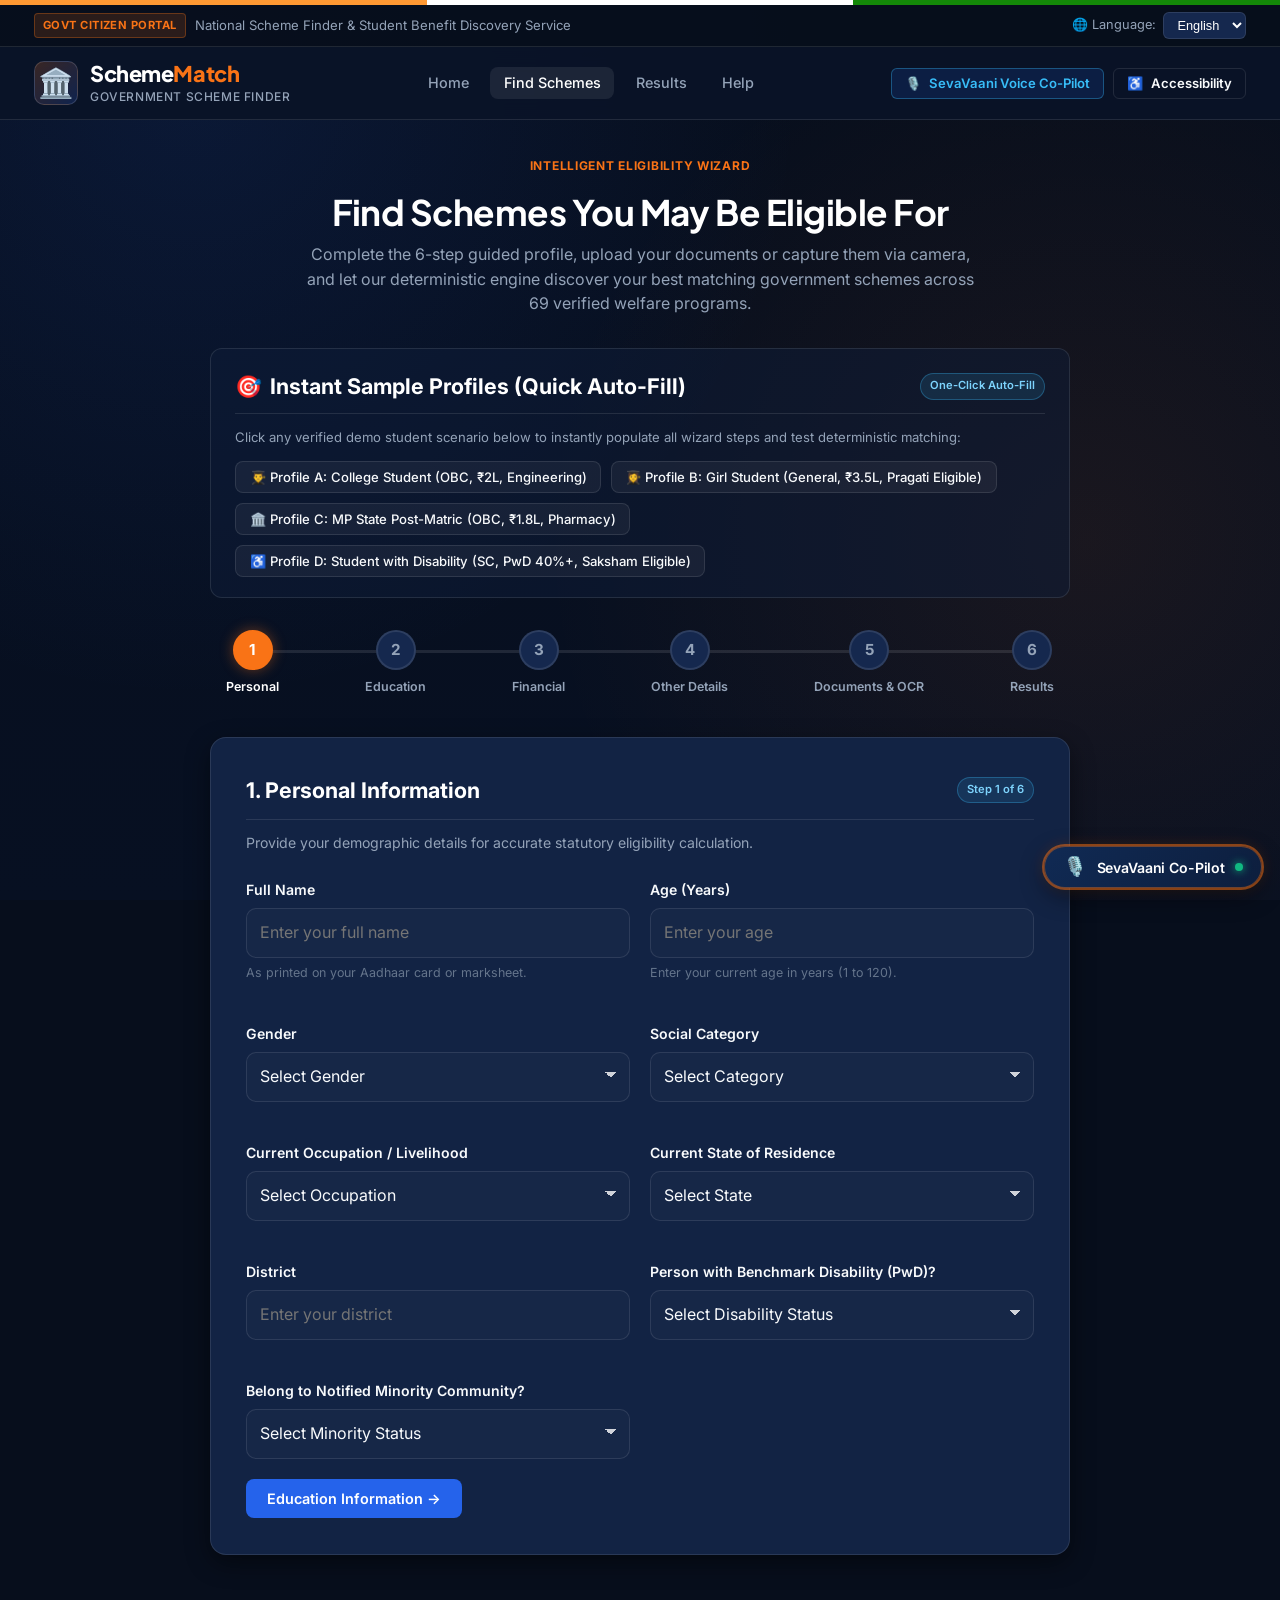
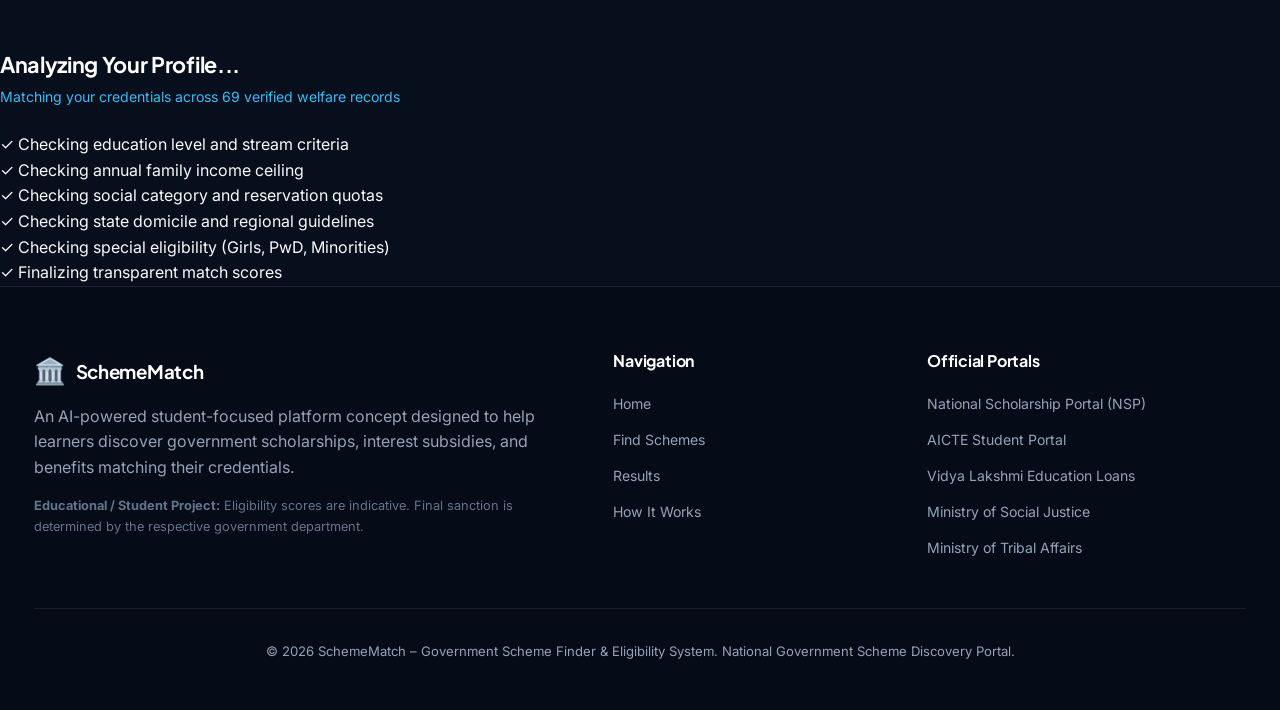
==== commit 1752733d: "Update website" ====
--- a/find-schemes.html
+++ b/find-schemes.html
@@ -72,7 +72,6 @@
           <li><a href="index.html" class="nav-link" data-i18n="nav_home">Home</a></li>
           <li><a href="find-schemes.html" class="nav-link active" data-i18n="nav_find">Find Schemes</a></li>
           <li><a href="results.html" class="nav-link" data-i18n="nav_results">Results</a></li>
-          <li><a href="index.html#about" class="nav-link" data-i18n="nav_about">About</a></li>
           <li><a href="index.html#how-it-works" class="nav-link" data-i18n="nav_help">Help</a></li>
         </ul>
       </nav>
@@ -1052,7 +1051,6 @@
             <li><a href="index.html">Home</a></li>
             <li><a href="find-schemes.html">Find Schemes</a></li>
             <li><a href="results.html">Results</a></li>
-            <li><a href="index.html#about">About</a></li>
             <li><a href="index.html#how-it-works">How It Works</a></li>
           </ul>
         </div>
--- a/style.css
+++ b/style.css
@@ -828,6 +828,184 @@
   border: 1px solid var(--border-subtle);
   border-radius: 12px;
   padding: 1rem 1.25rem;
+}
+
+/* --- About Team Section --- */
+.about-section {
+  border-top: 1px solid var(--border-subtle);
+  background: linear-gradient(180deg, rgba(13, 26, 51, 0.18), rgba(7, 14, 28, 0.05));
+}
+
+.about-section .section-header {
+  margin-bottom: 2.8rem;
+}
+
+.about-team-name {
+  display: flex;
+  align-items: center;
+  justify-content: center;
+  gap: 1rem;
+  margin-bottom: 1rem;
+  color: #ff8420;
+  font-size: 0.78rem;
+  font-weight: 800;
+  letter-spacing: 0.1em;
+}
+
+.about-team-name::before,
+.about-team-name::after,
+.about-team-footer::before,
+.about-team-footer::after {
+  width: 3.5rem;
+  height: 1px;
+  background: #ff8420;
+  content: '';
+  opacity: 0.9;
+}
+
+.about-section .section-title {
+  margin-bottom: 0.9rem;
+}
+
+.about-section .section-title span {
+  color: #ff8420;
+}
+
+.about-section .section-desc {
+  max-width: 700px;
+  margin-bottom: 1rem;
+}
+
+.about-college-label {
+  display: flex;
+  align-items: center;
+  justify-content: center;
+  gap: 1rem;
+  color: #ff8420;
+  font-size: 0.82rem;
+  font-weight: 800;
+  letter-spacing: 0.16em;
+}
+
+.about-college-label::before,
+.about-college-label::after {
+  width: 3.5rem;
+  height: 1px;
+  background: #ff8420;
+  content: '';
+  opacity: 0.9;
+}
+
+.about-team-grid {
+  display: grid;
+  grid-template-columns: repeat(2, minmax(0, 1fr));
+  gap: 1.5rem;
+  max-width: 920px;
+  margin: 0 auto;
+}
+
+.about-team-card {
+  display: flex;
+  align-items: center;
+  gap: 1.15rem;
+  min-height: 178px;
+  padding: 1.65rem;
+  background: rgba(18, 35, 68, 0.72);
+  border: 1px solid rgba(148, 163, 184, 0.18);
+  border-left: 3px solid var(--gov-saffron);
+  border-radius: var(--radius-lg);
+  box-shadow: 0 12px 28px rgba(0, 0, 0, 0.2);
+  transition: transform 0.25s ease, border-color 0.25s ease, box-shadow 0.25s ease;
+}
+
+.about-team-card:hover {
+  transform: translateY(-5px);
+  border-color: rgba(249, 115, 22, 0.55);
+  box-shadow: 0 18px 36px rgba(0, 0, 0, 0.3), 0 0 0 1px rgba(249, 115, 22, 0.08);
+}
+
+.about-team-initial {
+  display: grid;
+  place-items: center;
+  flex: 0 0 4.25rem;
+  width: 4.25rem;
+  height: 4.25rem;
+  border-radius: 50%;
+  background: rgba(249, 115, 22, 0.14);
+  border: 1px solid rgba(249, 115, 22, 0.38);
+  color: var(--text-saffron);
+  font-size: 1.3rem;
+  font-weight: 800;
+  letter-spacing: 0.02em;
+}
+
+.about-team-card h3 {
+  margin-bottom: 0.35rem;
+  font-size: 1.15rem;
+}
+
+.about-team-content {
+  min-width: 0;
+}
+
+.about-team-role {
+  margin-bottom: 0.65rem;
+  color: #ff8420;
+  font-size: 0.9rem;
+  font-weight: 700;
+}
+
+.about-team-degree,
+.about-team-year {
+  display: flex;
+  align-items: center;
+  gap: 0.55rem;
+  margin: 0;
+  color: var(--text-muted);
+  font-size: 0.84rem;
+  line-height: 1.5;
+}
+
+.about-team-year {
+  margin-top: 0.35rem;
+}
+
+.about-team-detail-icon {
+  display: inline-flex;
+  align-items: center;
+  justify-content: center;
+  flex: 0 0 1.1rem;
+  width: 1.1rem;
+  color: #ff8420;
+  font-size: 0.95rem;
+  line-height: 1;
+}
+
+.about-team-footer {
+  display: flex;
+  align-items: center;
+  justify-content: center;
+  gap: 0.75rem;
+  margin: 2.4rem auto 0;
+  color: var(--text-light);
+  font-size: 0.8rem;
+  letter-spacing: 0.02em;
+  text-align: center;
+}
+
+.about-team-footer::before,
+.about-team-footer::after {
+  width: 3rem;
+}
+
+.about-team-footer strong {
+  color: #ff8420;
+  font-size: 0.78rem;
+  letter-spacing: 0.12em;
+}
+
+.about-team-footer span {
+  color: var(--text-light);
 }
 
 .trust-note-icon {
@@ -2161,6 +2339,22 @@
 }
 
 @media (max-width: 640px) {
+  .about-team-grid {
+    grid-template-columns: 1fr;
+    gap: 1rem;
+  }
+
+  .about-team-card {
+    min-height: 0;
+    padding: 1.25rem;
+  }
+
+  .about-team-footer {
+    flex-direction: column;
+    gap: 0.35rem;
+    line-height: 1.5;
+  }
+
   body.home-page .hero-wrapper {
     padding: 3.5rem 0 3rem;
   }
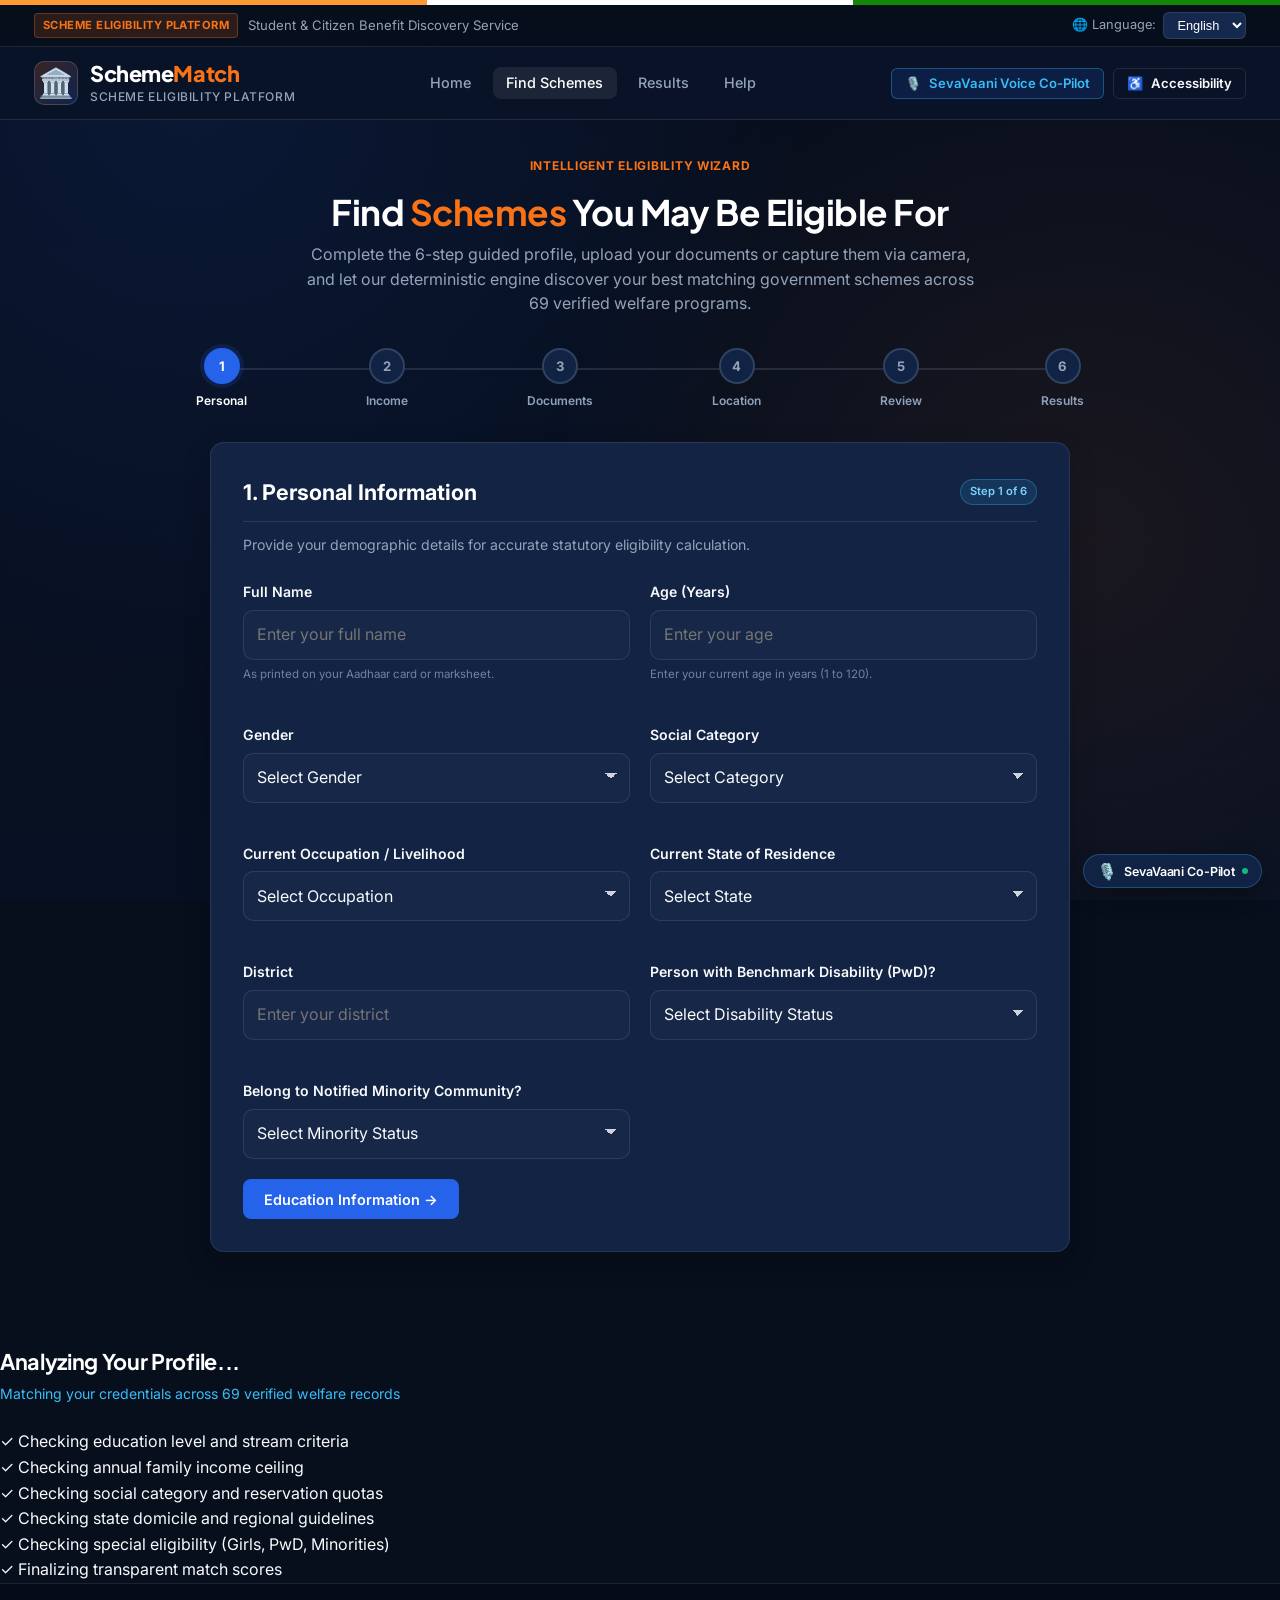
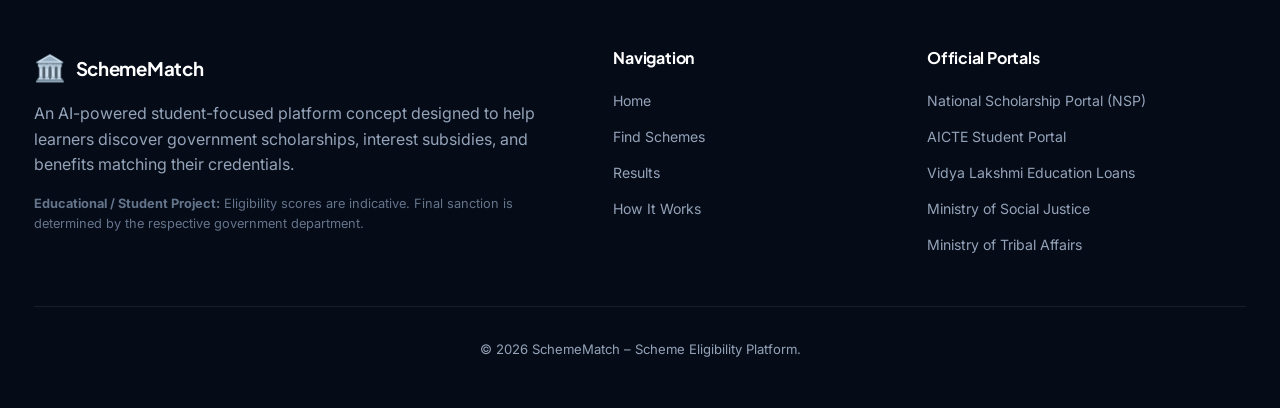
==== commit 2ad117af: "Updated website UI and design" ====
--- a/find-schemes.html
+++ b/find-schemes.html
@@ -19,8 +19,8 @@
   <div class="top-bar">
     <div class="container top-bar-content">
       <div class="top-bar-notice">
-        <span class="tag" data-i18n="tag_portal">GOVT CITIZEN PORTAL</span>
-        <span data-i18n="top_bar_initiative">National Scheme Finder & Student Benefit Discovery Service</span>
+        <span class="tag" data-i18n="tag_portal">SCHEME ELIGIBILITY PLATFORM</span>
+        <span data-i18n="top_bar_initiative">Student &amp; Citizen Benefit Discovery Service</span>
       </div>
       <div class="top-bar-right">
         <div class="lang-selector-wrap">
@@ -63,7 +63,7 @@
         <div class="brand-emblem">🏛️</div>
         <div class="brand-text">
           <h1 class="brand-title">Scheme<span>Match</span></h1>
-          <p class="brand-subtitle" data-i18n="brand_subtitle">Government Scheme Finder</p>
+          <p class="brand-subtitle" data-i18n="brand_subtitle">Scheme Eligibility Platform</p>
         </div>
       </a>
 
@@ -96,7 +96,7 @@
     <!-- Wizard Header Banner -->
     <div style="margin-bottom: 2rem; text-align: center;">
       <span class="section-tag">Intelligent Eligibility Wizard</span>
-      <h2 style="font-size: 2.2rem; color: #ffffff; margin: 0.4rem 0 0.5rem;">Find Schemes You May Be Eligible For</h2>
+      <h2 style="font-size: 2.2rem; color: #ffffff; margin: 0.4rem 0 0.5rem;">Find <span class="hero-heading-highlight">Schemes</span> You May Be Eligible For</h2>
       <p style="color: var(--text-muted); max-width: 680px; margin: 0 auto; font-size: 1rem; line-height: 1.55;">
         Complete the 6-step guided profile, upload your documents or capture them via camera, and let our deterministic engine discover your best matching government schemes across <span class="dynamic-schemes-count">69</span> verified welfare programs.
       </p>
@@ -138,19 +138,19 @@
       </div>
       <div class="stepper-item step-nav-item" data-step="2">
         <div class="stepper-circle">2</div>
-        <div class="stepper-label">Education</div>
+        <div class="stepper-label">Income</div>
       </div>
       <div class="stepper-item step-nav-item" data-step="3">
         <div class="stepper-circle">3</div>
-        <div class="stepper-label">Financial</div>
+        <div class="stepper-label">Documents</div>
       </div>
       <div class="stepper-item step-nav-item" data-step="4">
         <div class="stepper-circle">4</div>
-        <div class="stepper-label">Other Details</div>
+        <div class="stepper-label">Location</div>
       </div>
       <div class="stepper-item step-nav-item" data-step="5">
         <div class="stepper-circle">5</div>
-        <div class="stepper-label">Documents & OCR</div>
+        <div class="stepper-label">Review</div>
       </div>
       <div class="stepper-item step-nav-item" data-step="6">
         <div class="stepper-circle">6</div>
@@ -1068,7 +1068,7 @@
       </div>
 
       <div class="footer-bottom">
-        <p>&copy; 2026 SchemeMatch – Government Scheme Finder &amp; Eligibility System. National Government Scheme Discovery Portal.</p>
+        <p>&copy; 2026 SchemeMatch – Scheme Eligibility Platform.</p>
       </div>
     </div>
   </footer>
--- a/style.css
+++ b/style.css
@@ -95,6 +95,7 @@
 html {
   font-size: 16px;
   scroll-behavior: smooth;
+  overflow-x: hidden;
 }
 
 body {
@@ -712,6 +713,11 @@
   font-size: 0.78rem;
   color: var(--text-muted);
   display: block;
+}
+
+.screener-result-quote {
+  font-style: italic;
+  opacity: 0.9;
 }
 
 .screener-benefit-tag {
@@ -1006,6 +1012,15 @@
 
 .about-team-footer span {
   color: var(--text-light);
+}
+
+.about-team-footer .about-team-tagline {
+  font-weight: 700;
+  text-decoration: underline;
+  text-decoration-color: currentColor;
+  text-decoration-thickness: 1px;
+  text-underline-offset: 0.22rem;
+  text-shadow: 0 0 10px rgba(100, 116, 139, 0.35);
 }
 
 .trust-note-icon {
@@ -3625,6 +3640,25 @@
   }
 }
 
+@media (max-width: 1100px) {
+  .nav-links {
+    gap: 0.15rem;
+  }
+
+  .nav-link {
+    padding-inline: 0.55rem;
+    font-size: 0.82rem;
+  }
+
+  .nav-actions .nav-btn-text {
+    display: none;
+  }
+
+  .nav-actions .btn {
+    padding-inline: 0.65rem;
+  }
+}
+
 /* Mobile Navigation Hamburger */
 .nav-hamburger {
   display: none;
@@ -3820,3 +3854,255 @@
   margin-bottom: 0.85rem;
   border: 1px solid rgba(255, 255, 255, 0.1);
 }
+
+/* --- Product UI polish --- */
+.demo-profile-panel {
+  display: none;
+}
+
+.hero-heading-highlight {
+  background: none;
+  color: var(--gov-saffron);
+  -webkit-text-fill-color: var(--gov-saffron);
+}
+
+.btn-primary {
+  background: var(--gov-saffron);
+  border-color: var(--gov-saffron);
+  box-shadow: 0 4px 12px rgba(249, 115, 22, 0.18);
+}
+
+.btn-primary:hover {
+  background: var(--gov-saffron-hover);
+  border-color: var(--gov-saffron-hover);
+  box-shadow: 0 6px 16px rgba(249, 115, 22, 0.24);
+}
+
+.hero-wrapper {
+  padding: 3.25rem 0 4rem;
+}
+
+.hero-heading {
+  max-width: 600px;
+  font-size: clamp(2.25rem, 4vw, 2.65rem);
+  line-height: 1.12;
+  letter-spacing: -0.02em;
+}
+
+.hero-desc {
+  max-width: 590px;
+  font-size: 1rem;
+  line-height: 1.6;
+}
+
+.hero-screener-card {
+  border-color: rgba(148, 163, 184, 0.2);
+  border-radius: 16px;
+  padding: 1.55rem;
+  box-shadow: 0 16px 36px rgba(0, 0, 0, 0.28);
+}
+
+.screener-badge {
+  border-color: rgba(16, 185, 129, 0.2);
+}
+
+.screener-select,
+.screener-result-box {
+  border-color: rgba(148, 163, 184, 0.18);
+  border-radius: 10px;
+}
+
+.screener-select:focus {
+  border-color: var(--cyan-bright);
+  box-shadow: 0 0 0 2px rgba(56, 189, 248, 0.14);
+}
+
+.screener-result-box {
+  background: rgba(7, 18, 38, 0.72);
+  padding: 0.85rem 0.95rem;
+}
+
+.screener-result-count {
+  font-size: 1.18rem;
+  letter-spacing: -0.01em;
+}
+
+.screener-result-quote {
+  color: #9fb0c7;
+  font-size: 0.74rem;
+  font-style: normal;
+  letter-spacing: 0.01em;
+}
+
+.stepper-container {
+  max-width: 920px;
+  margin-bottom: 2rem;
+}
+
+.stepper-track {
+  height: 2px;
+  background: rgba(148, 163, 184, 0.18);
+}
+
+.stepper-circle {
+  width: 36px;
+  height: 36px;
+  background: #102344;
+  border-color: rgba(148, 163, 184, 0.24);
+  font-size: 0.82rem;
+}
+
+.stepper-item.active .stepper-circle {
+  background: var(--blue-tech);
+  border-color: var(--blue-tech);
+  box-shadow: 0 0 0 4px rgba(37, 99, 235, 0.14);
+}
+
+.stepper-label {
+  font-size: 0.75rem;
+  color: #8fa2bc;
+}
+
+.form-panel-card,
+.demo-profile-panel,
+.results-sidebar,
+.scheme-card {
+  border-color: rgba(148, 163, 184, 0.16);
+  border-radius: 14px;
+  box-shadow: 0 10px 28px rgba(0, 0, 0, 0.18);
+}
+
+.form-panel-card {
+  padding: 2rem;
+}
+
+.form-helper-text {
+  font-size: 0.72rem;
+  color: #71839d;
+}
+
+.results-shell {
+  padding-top: 2.6rem;
+}
+
+.page-heading h1 {
+  font-size: clamp(2rem, 3vw, 2.75rem);
+  letter-spacing: -0.025em;
+}
+
+.results-sidebar {
+  background: rgba(15, 29, 53, 0.72);
+}
+
+.scheme-card {
+  background: rgba(18, 35, 68, 0.82);
+  padding: 1.25rem 1.35rem;
+}
+
+.scheme-card .score-badge-box {
+  background: rgba(7, 18, 38, 0.55);
+  border-width: 5px;
+  box-shadow: none;
+}
+
+.scheme-card .doc-tag {
+  border-radius: 7px;
+}
+
+.sevavaani-launcher {
+  background: #102344;
+  border-color: rgba(56, 189, 248, 0.28);
+  padding: 0.5rem 0.8rem;
+  gap: 0.45rem;
+  font-size: 0.78rem;
+  box-shadow: 0 8px 20px rgba(0, 0, 0, 0.28);
+}
+
+.sevavaani-launcher:hover {
+  border-color: var(--cyan-bright);
+  box-shadow: 0 10px 24px rgba(0, 0, 0, 0.36);
+}
+
+.launcher-pulse {
+  display: none;
+}
+
+.launcher-icon {
+  font-size: 1rem;
+}
+
+.launcher-status-dot {
+  width: 6px;
+  height: 6px;
+  box-shadow: none;
+}
+
+@media (max-width: 640px) {
+  .container,
+  .hero-grid,
+  .hero-content,
+  .hero-interactive-card-wrapper {
+    min-width: 0;
+  }
+
+  .nav-container {
+    gap: 0.5rem;
+  }
+
+  .nav-actions {
+    gap: 0.3rem;
+  }
+
+  .nav-actions .nav-btn-text {
+    display: none;
+  }
+
+  .nav-actions .btn {
+    padding: 0.5rem 0.6rem;
+  }
+
+  .hero-badge-pill {
+    max-width: 100%;
+    white-space: normal;
+    text-align: left;
+  }
+
+  .hero-wrapper {
+    padding: 2.5rem 0 3rem;
+  }
+
+  .hero-heading {
+    font-size: 2rem;
+  }
+
+  .hero-screener-card,
+  .form-panel-card {
+    padding: 1.25rem;
+  }
+
+  .stepper-container {
+    display: grid;
+    grid-template-columns: repeat(3, minmax(0, 1fr));
+    gap: 1rem 0.5rem;
+    padding: 0;
+  }
+
+  .stepper-track {
+    display: none;
+  }
+
+  .stepper-label {
+    max-width: 84px;
+    text-align: center;
+    line-height: 1.25;
+  }
+
+  .scheme-card .score-badge-box {
+    width: 92px;
+    min-width: 92px;
+  }
+
+  .launcher-label {
+    display: none;
+  }
+}
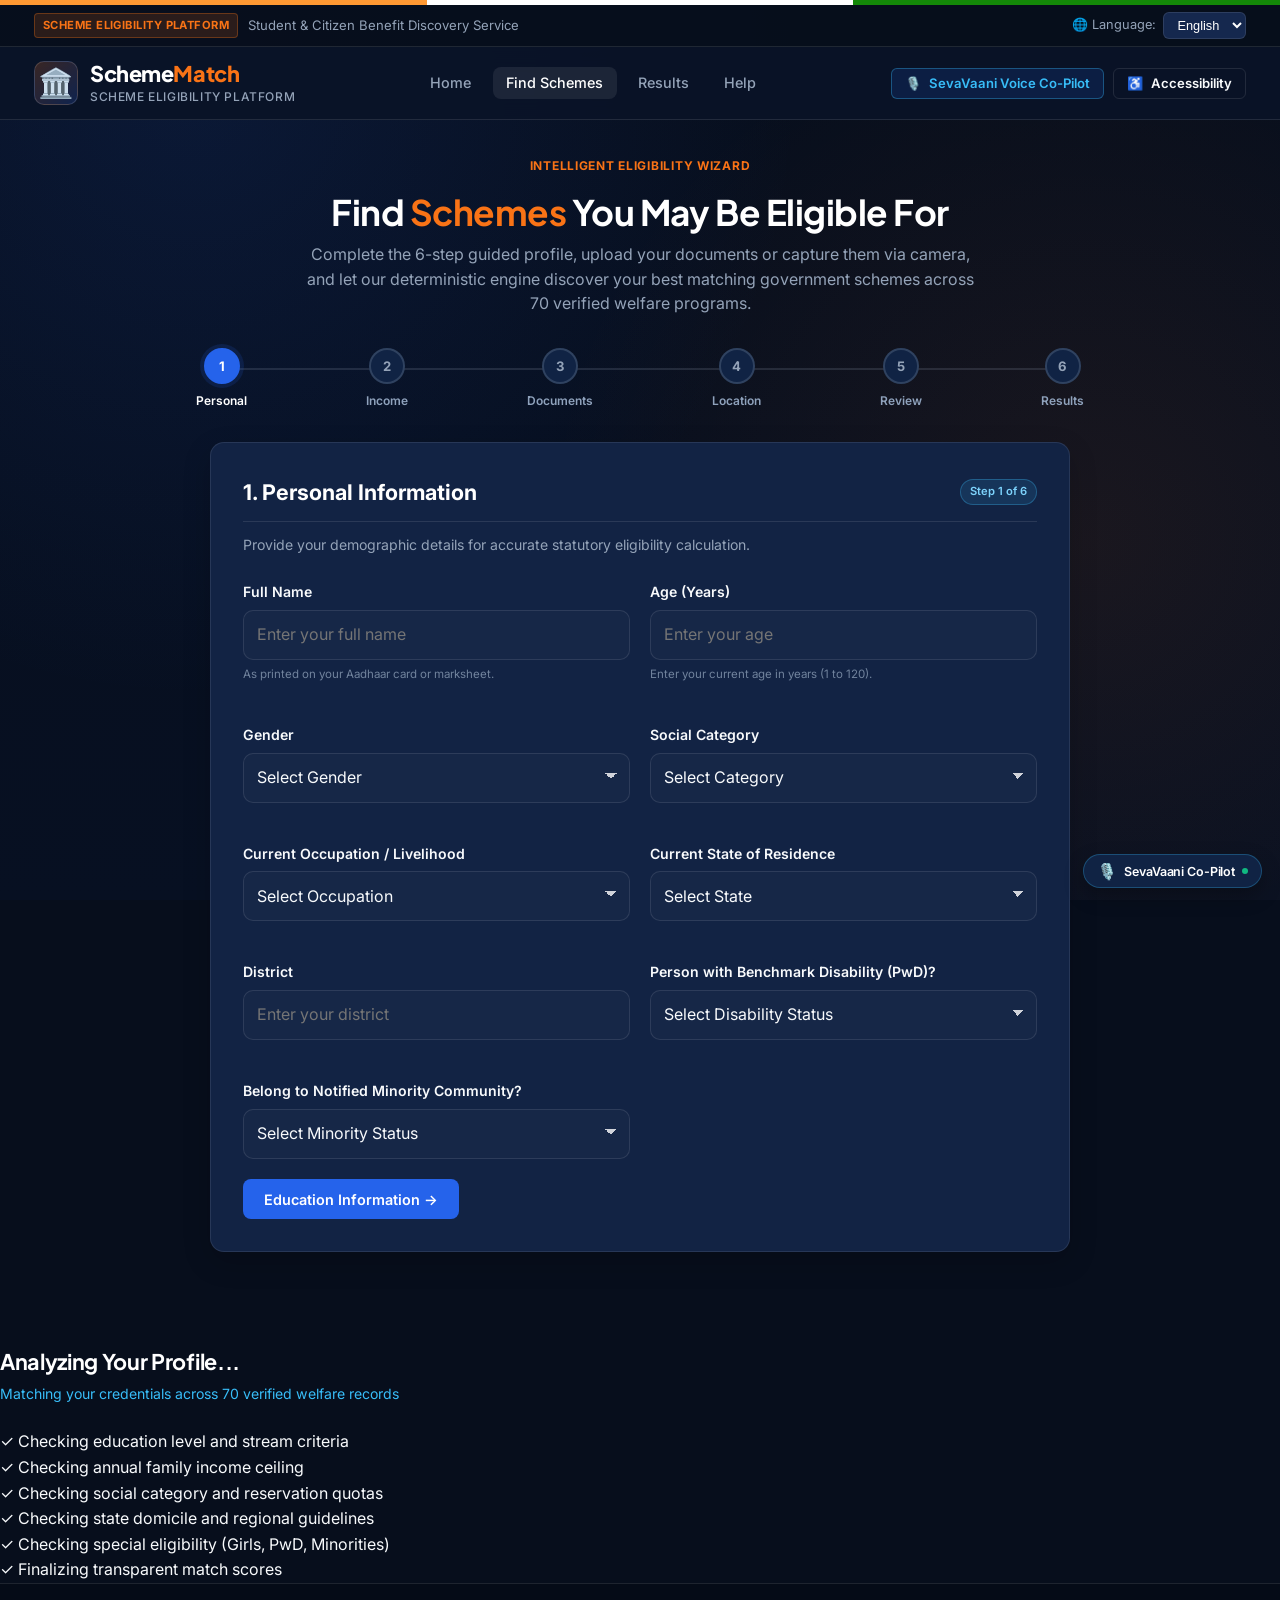
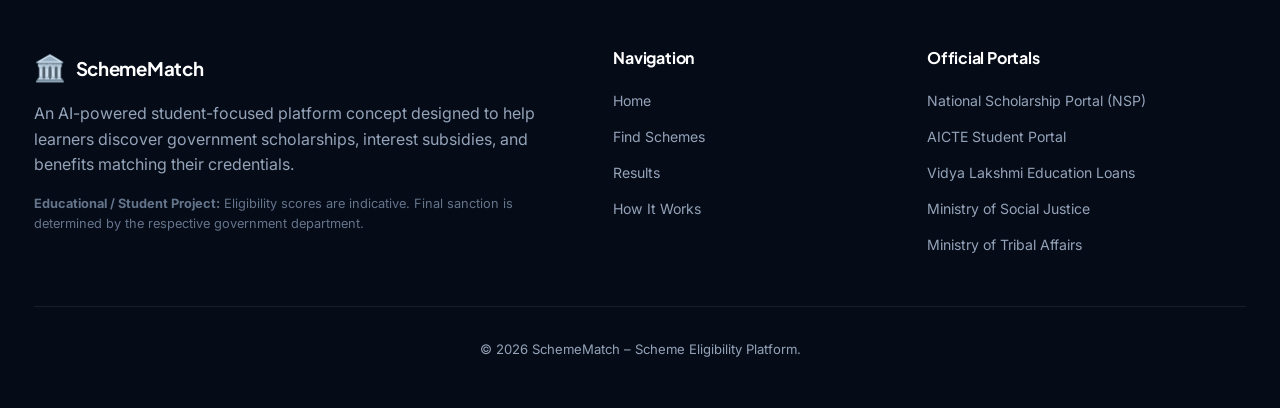
==== commit 17c7d4ab: "update website" ====
--- a/find-schemes.html
+++ b/find-schemes.html
@@ -393,9 +393,14 @@
           </div>
 
           <div class="form-group">
-            <label for="academic-marks" class="form-label">Current Academic Marks / CGPA Percentage</label>
-            <input type="number" id="academic-marks" class="form-control" placeholder="Enter percentage" min="0" max="100" value="">
-            <small class="form-helper-text">Overall percentage in current course or latest semester exam.</small>
+            <label for="academic-score-type" class="form-label">Current Academic Score Type</label>
+            <select id="academic-score-type" class="form-control">
+              <option value="percentage" selected>Percentage</option>
+              <option value="cgpa">CGPA (out of 10)</option>
+            </select>
+            <label for="academic-marks" class="form-label" style="margin-top: 0.75rem;">Current Academic Marks / CGPA</label>
+            <input type="number" id="academic-marks" class="form-control" placeholder="Enter percentage" min="0" max="100" step="0.01" value="">
+            <small id="academic-score-helper" class="form-helper-text">Overall percentage in current course or latest semester exam.</small>
           </div>
 
           <div class="form-group">
--- a/style.css
+++ b/style.css
@@ -3107,7 +3107,7 @@
 
 .results-layout {
   display: grid;
-  grid-template-columns: 290px minmax(0, 1fr);
+  grid-template-columns: minmax(0, 1fr);
   align-items: flex-start;
   gap: 2rem;
 }
@@ -3218,6 +3218,18 @@
 
 .results-main {
   min-width: 0;
+}
+
+.results-search-bar {
+  display: grid;
+  gap: 0.45rem;
+  margin-bottom: 1.25rem;
+}
+
+.results-search-bar label {
+  color: var(--text-muted);
+  font-size: 0.85rem;
+  font-weight: 700;
 }
 
 .schemes-grid {
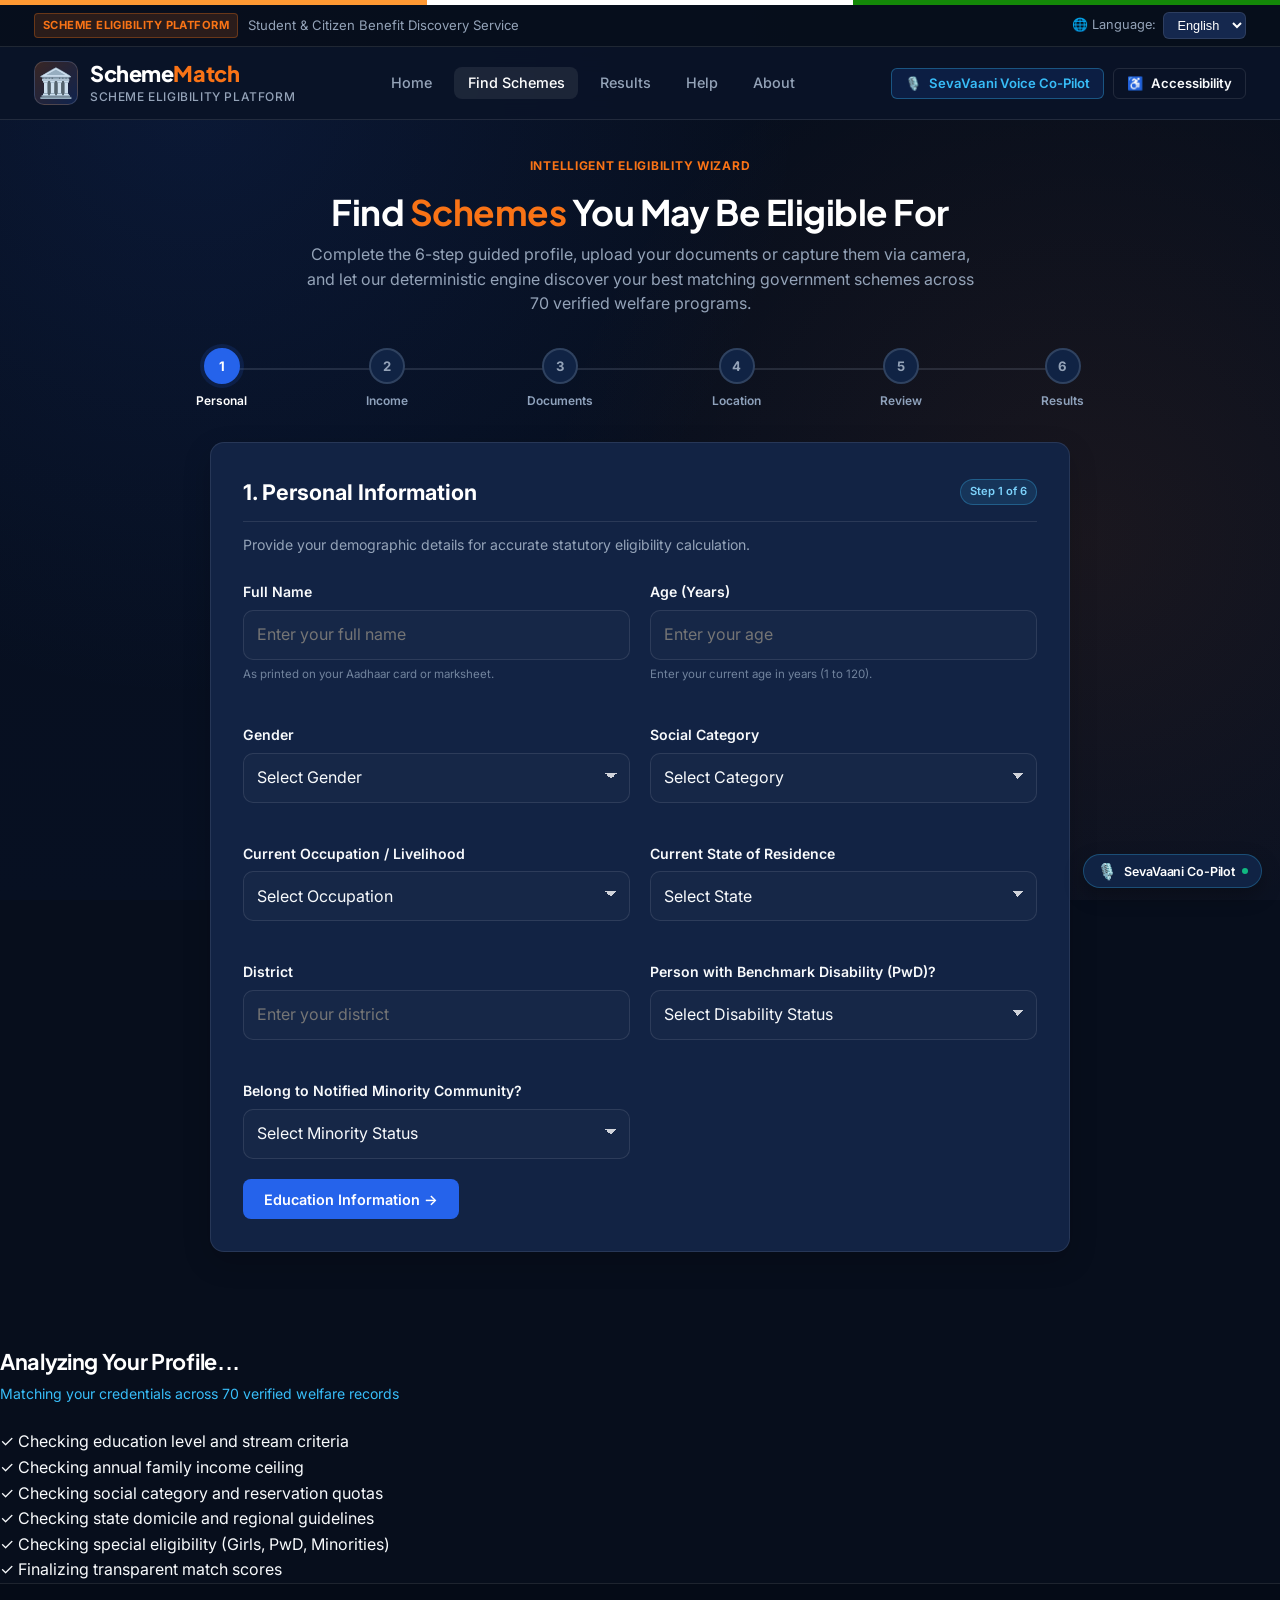
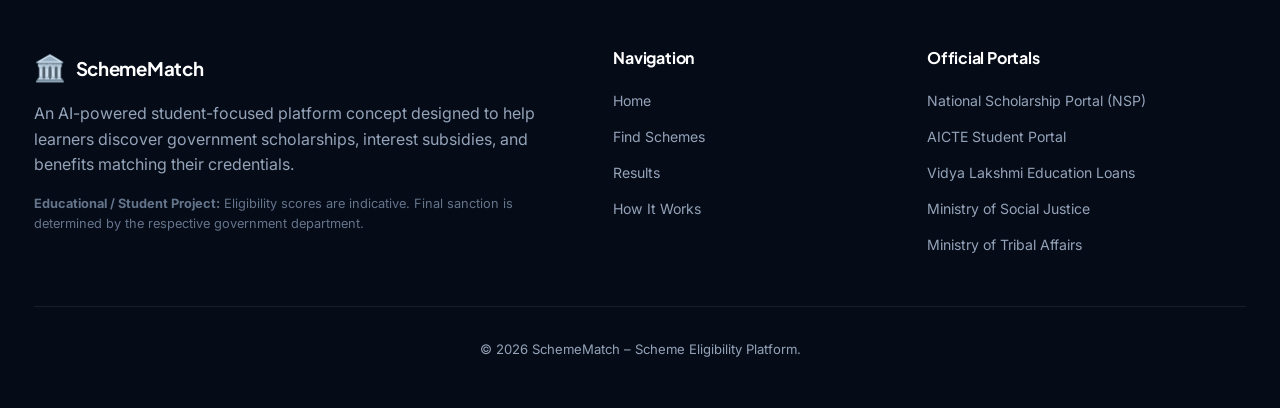
==== commit 796df603: "initial website update" ====
--- a/find-schemes.html
+++ b/find-schemes.html
@@ -73,6 +73,7 @@
           <li><a href="find-schemes.html" class="nav-link active" data-i18n="nav_find">Find Schemes</a></li>
           <li><a href="results.html" class="nav-link" data-i18n="nav_results">Results</a></li>
           <li><a href="index.html#how-it-works" class="nav-link" data-i18n="nav_help">Help</a></li>
+          <li><a href="index.html#about" class="nav-link">About</a></li>
         </ul>
       </nav>
 
--- a/style.css
+++ b/style.css
@@ -338,6 +338,13 @@
   list-style: none;
   gap: 0.5rem;
   align-items: center;
+  justify-content: center;
+}
+
+.site-header nav {
+  flex: 1;
+  display: flex;
+  justify-content: center;
 }
 
 .nav-link {
@@ -3243,12 +3250,17 @@
   border: 1px solid rgba(148, 163, 184, 0.22);
   border-radius: 18px;
   padding: 1.1rem 1.25rem;
-  display: flex;
-  gap: 1rem;
+  display: grid;
+  grid-template-columns: minmax(0, 1fr) 180px;
+  gap: 1.25rem;
   align-items: stretch;
+  box-shadow: 0 8px 24px rgba(0, 0, 0, 0.15);
+}
+
+.scheme-card-main {
+  min-width: 0;
+  display: flex;
   flex-direction: column;
-  justify-content: space-between;
-  box-shadow: 0 8px 24px rgba(0, 0, 0, 0.15);
 }
 
 .scheme-card-header {
@@ -3310,7 +3322,8 @@
 
 .scheme-card .score-badge-box {
   width: 120px;
-  min-width: 120px;
+  height: 120px;
+  flex: 0 0 120px;
   padding: 0.5rem 0.35rem;
   border-radius: 50%;
   background: radial-gradient(circle at center, rgba(56, 189, 248, 0.08) 0%, rgba(19, 35, 67, 0.2) 50%, rgba(255,255,255,0.03) 100%);
@@ -3348,9 +3361,9 @@
 .scheme-card .scheme-card-footer {
   display: flex;
   align-items: center;
-  justify-content: space-between;
   gap: 1rem;
   width: 100%;
+  margin-top: auto;
   padding-top: 0.9rem;
   border-top: 1px solid rgba(148, 163, 184, 0.14);
 }
@@ -3385,13 +3398,25 @@
 }
 
 .scheme-card .card-actions {
-  display: flex;
+  display: grid;
+  width: 100%;
   gap: 0.55rem;
   flex-shrink: 0;
 }
 
 .scheme-card .card-actions .btn {
   white-space: nowrap;
+  width: 100%;
+}
+
+.scheme-card-aside {
+  width: 180px;
+  min-width: 180px;
+  display: flex;
+  flex-direction: column;
+  align-items: center;
+  gap: 0.9rem;
+  padding-top: 0.1rem;
 }
 
 @media (max-width: 980px) {
@@ -3404,16 +3429,21 @@
   }
 }
 
-@media (max-width: 640px) {
+@media (max-width: 768px) {
   .scheme-card {
-    flex-direction: column;
     align-items: flex-start;
+    grid-template-columns: 1fr;
   }
 
   .scheme-card-header {
     width: 100%;
-    justify-content: space-between;
     align-items: flex-start;
+  }
+
+  .scheme-card-aside {
+    width: 100%;
+    min-width: 0;
+    padding-top: 0;
   }
 
   .scheme-card .scheme-card-footer {
